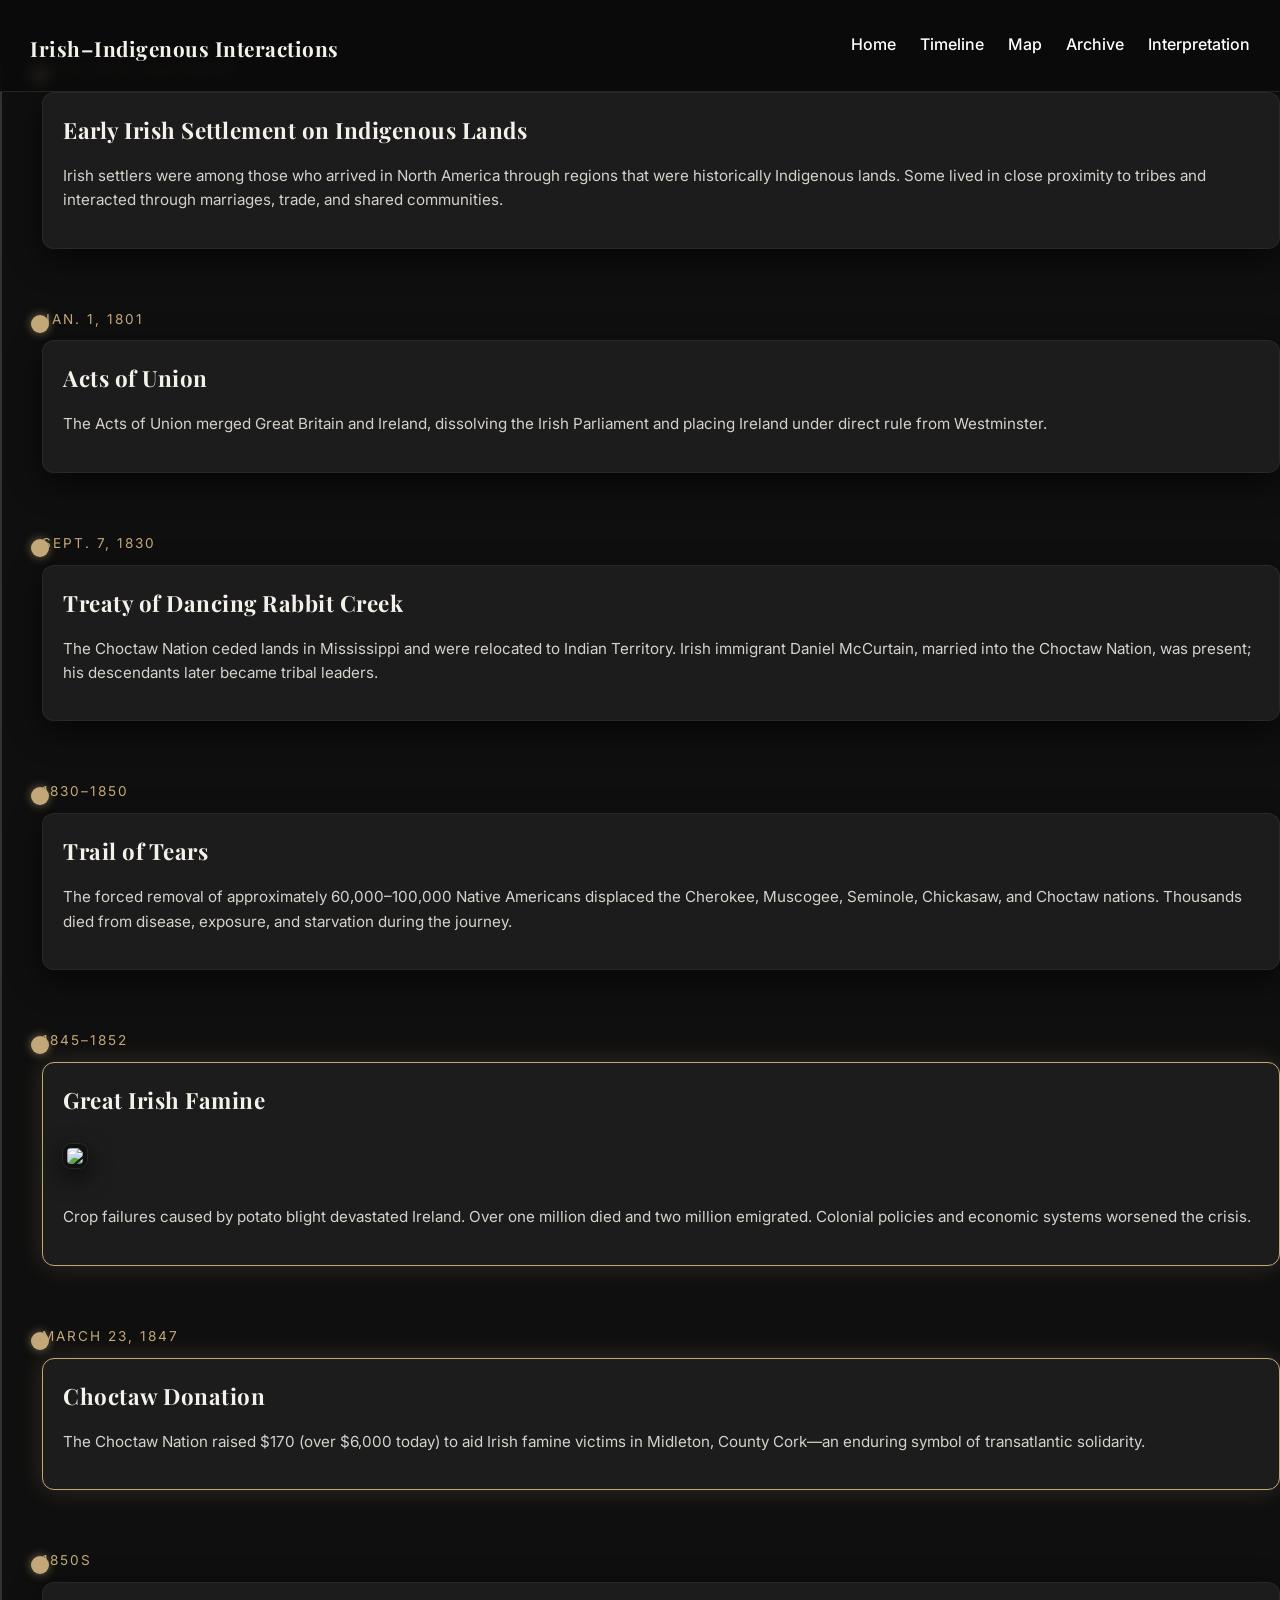
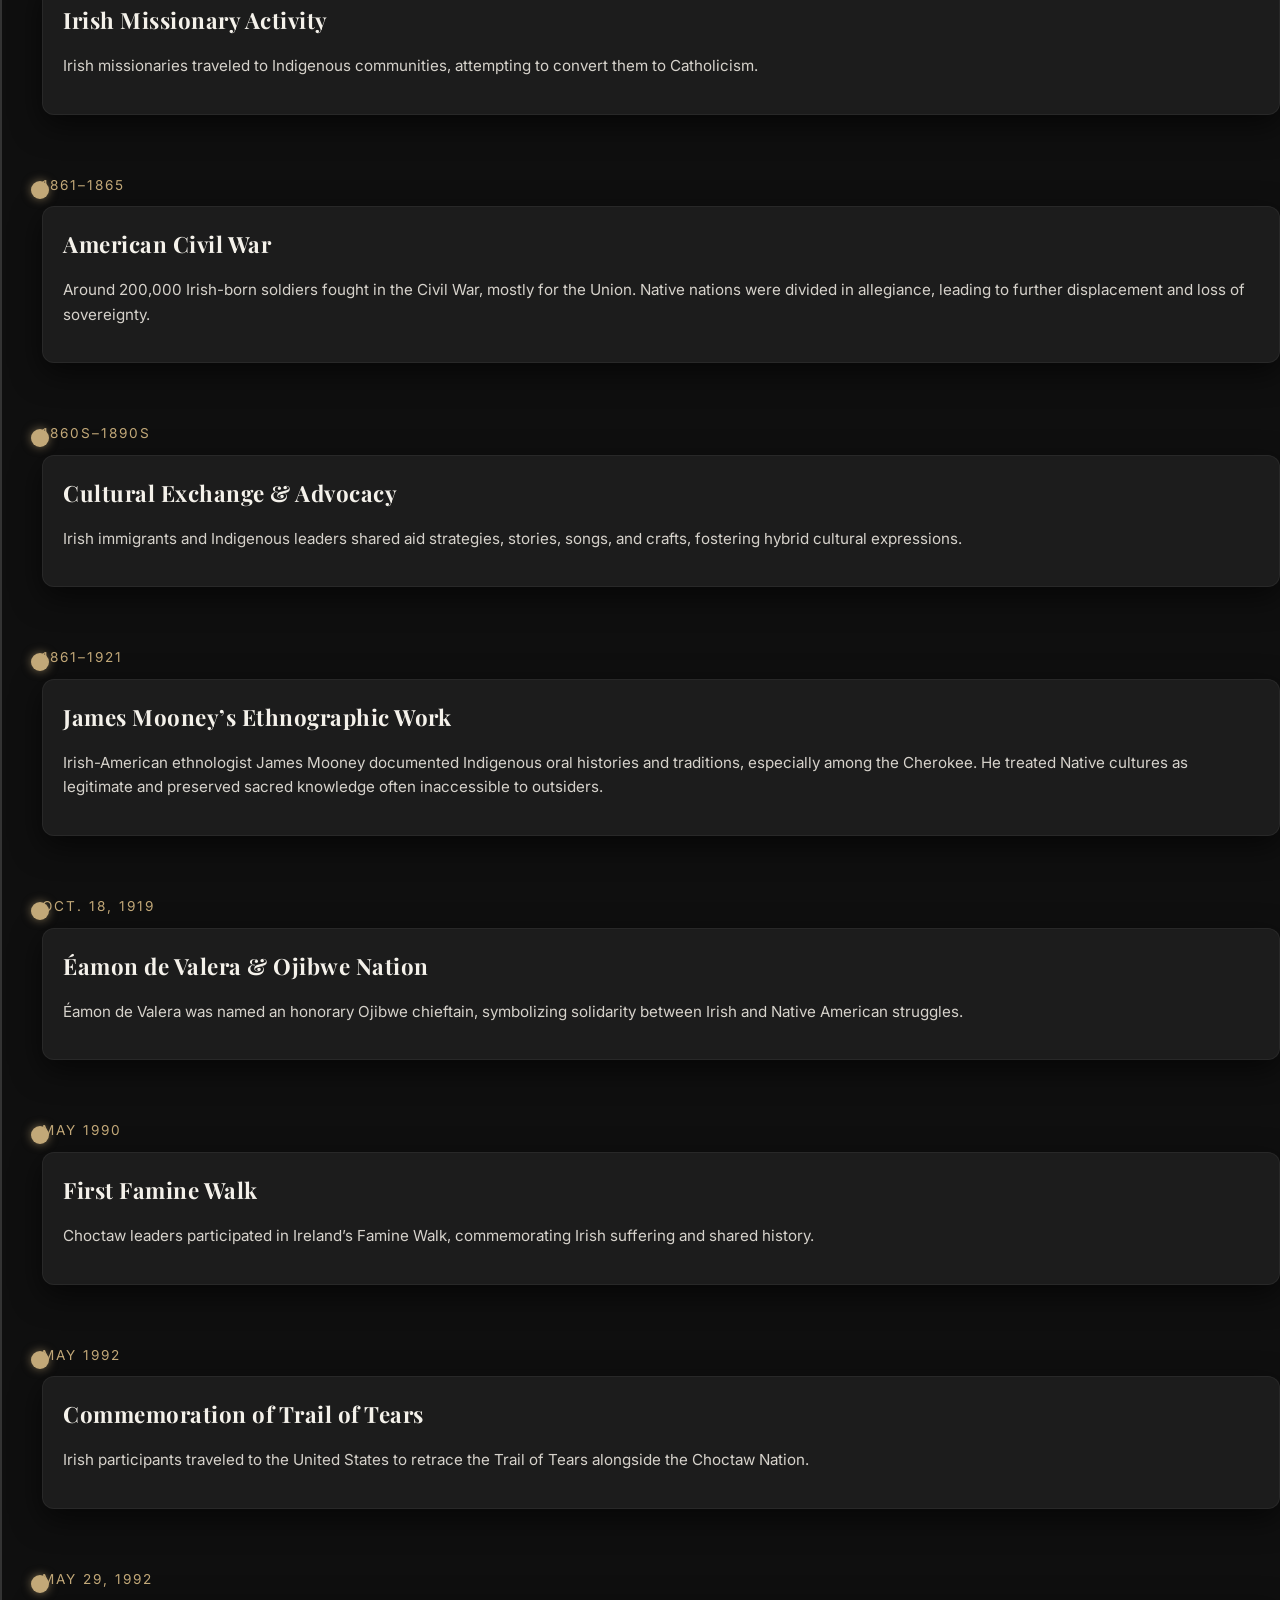
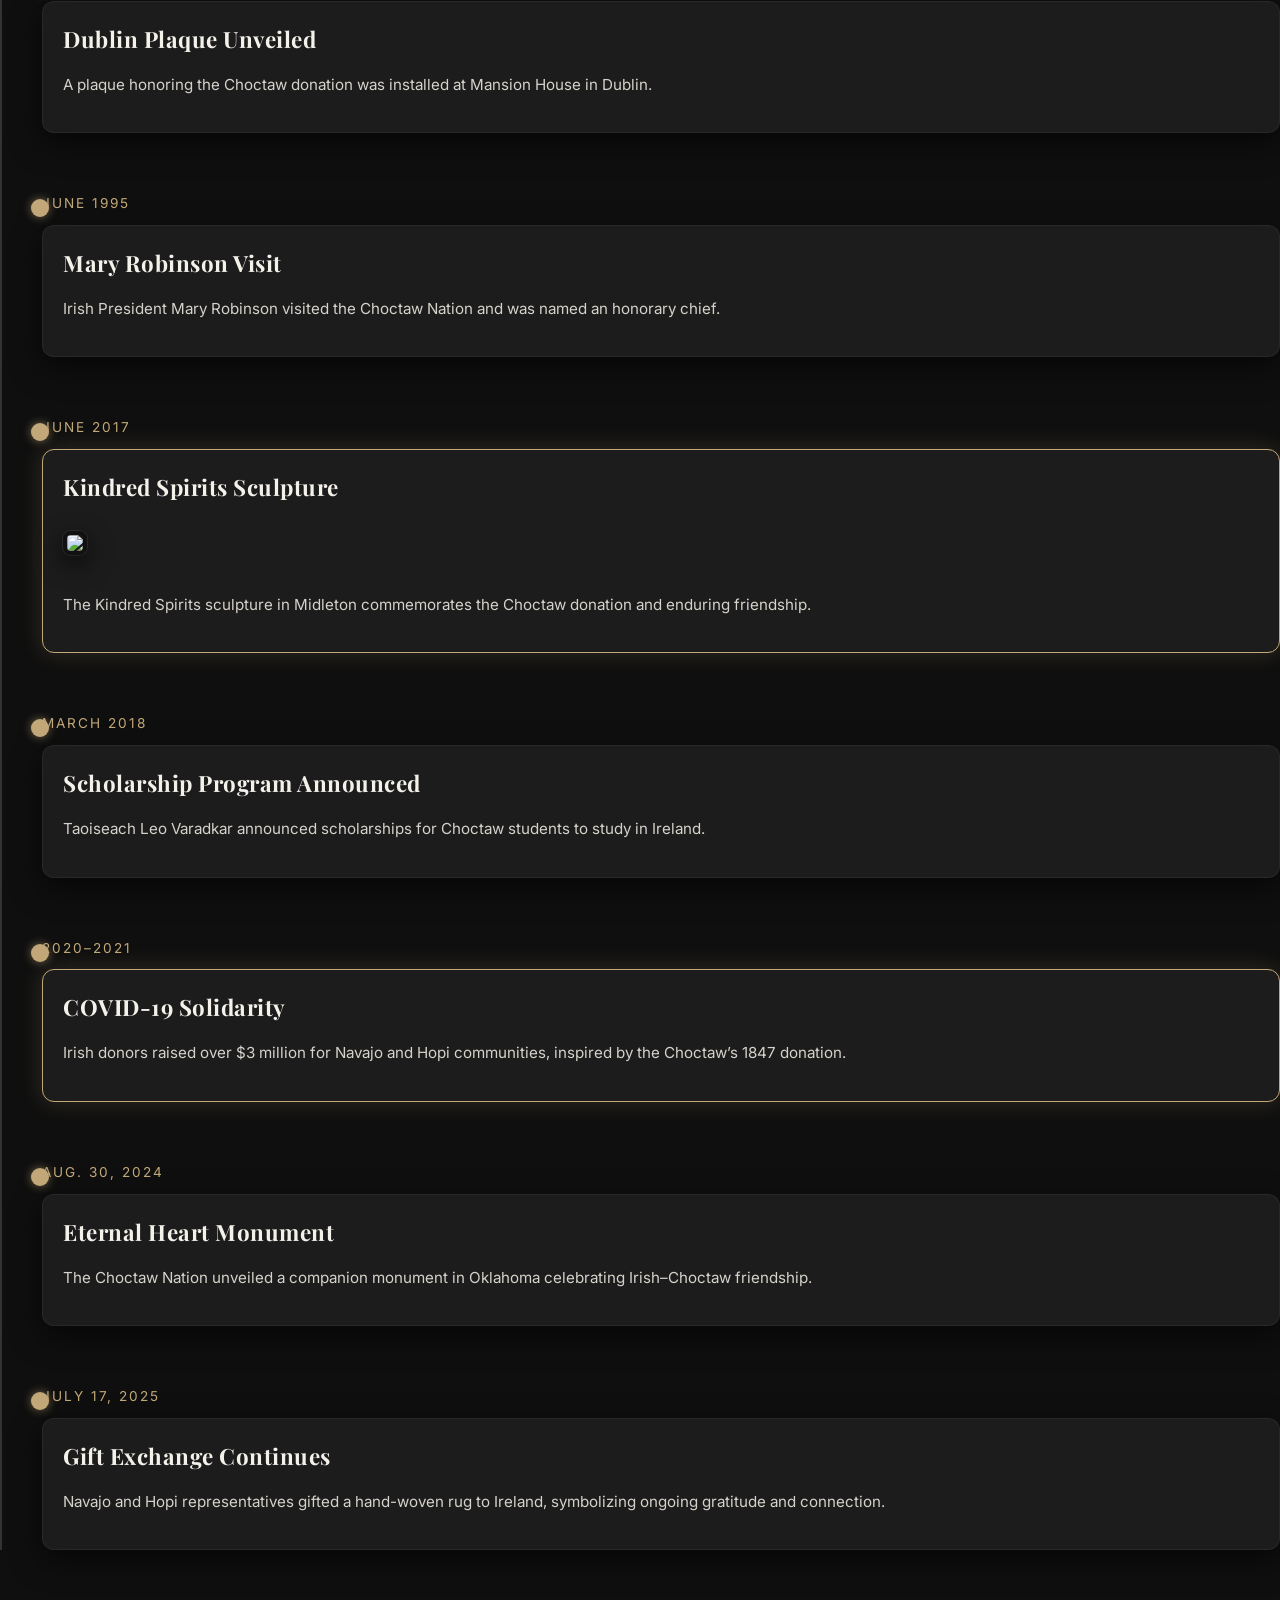
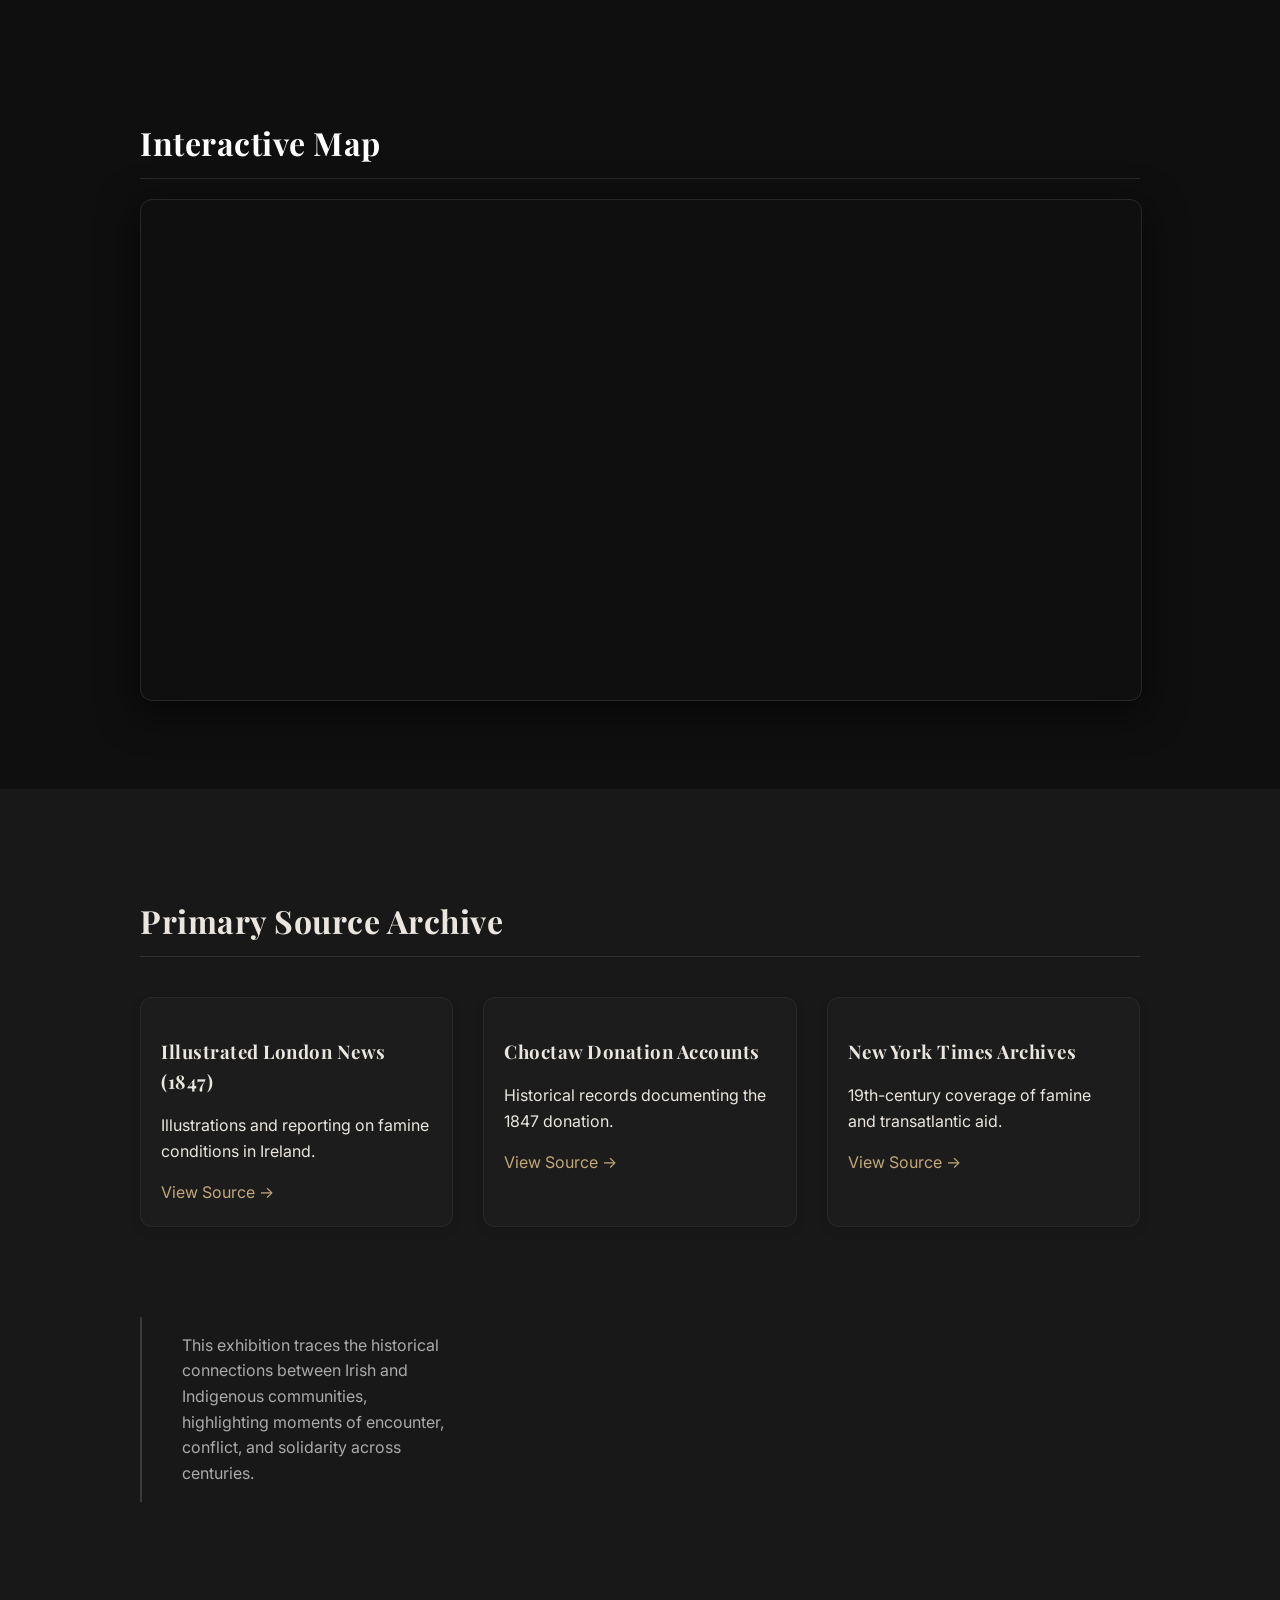
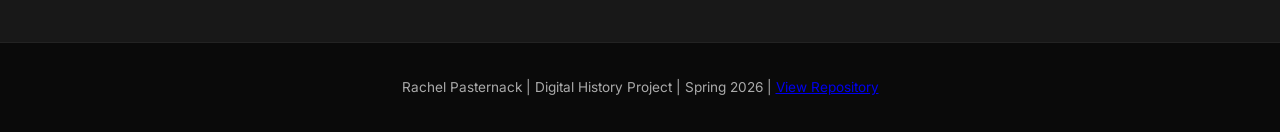
==== analysis.html @ 81cb3744 "Timeline Style Updates" ====
<!DOCTYPE html>
<html lang="en">
<head>
  <meta charset="UTF-8">
  <title>Findings | Irish–Indigenous Interactions</title>
  <meta name="viewport" content="width=device-width, initial-scale=1.0">

  <link rel="stylesheet" href="style.css">
  <link href="https://fonts.googleapis.com/css2?family=Playfair+Display:wght@400;700&family=Inter:wght@300;400;600&display=swap" rel="stylesheet">
</head>

<body>

<!-- NAV -->
<nav>
  <div class="nav-container">
    <h1 class="logo">Irish–Indigenous Interactions</h1>
    <div class="nav-links">
      <a href="index.html">Home</a>
      <a href="#timeline">Timeline</a>
      <a href="#map">Map</a>
      <a href="#archive">Archive</a>
      <a href="#analysis">Interpretation</a>
    </div>
  </div>
</nav>

<!-- TIMELINE -->
<div class="timeline">

  <div class="timeline-item" data-lat="42.4072" data-lon="-71.3824" data-zoom="6">
    <div class="timeline-date">17th–18th Centuries</div>
    <div class="timeline-content">
      <h3>Early Irish Settlement on Indigenous Lands</h3>
      <p>
        Irish settlers were among those who arrived in North America through regions that were historically Indigenous lands. Some lived in close proximity to tribes and interacted through marriages, trade, and shared communities.
      </p>
    </div>
  </div>

  <div class="timeline-item" data-lat="53.3498" data-lon="-6.2603" data-zoom="7">
    <div class="timeline-date">Jan. 1, 1801</div>
    <div class="timeline-content">
      <h3>Acts of Union</h3>
      <p>
        The Acts of Union merged Great Britain and Ireland, dissolving the Irish Parliament and placing Ireland under direct rule from Westminster.
      </p>
    </div>
  </div>

  <div class="timeline-item" data-lat="34.8" data-lon="-89.5" data-zoom="6">
    <div class="timeline-date">Sept. 7, 1830</div>
    <div class="timeline-content">
      <h3>Treaty of Dancing Rabbit Creek</h3>
      <p>
        The Choctaw Nation ceded lands in Mississippi and were relocated to Indian Territory. Irish immigrant Daniel McCurtain, married into the Choctaw Nation, was present; his descendants later became tribal leaders.
      </p>
    </div>
  </div>

  <div class="timeline-item" data-lat="35.5175" data-lon="-86.5804" data-zoom="5">
    <div class="timeline-date">1830–1850</div>
    <div class="timeline-content">
      <h3>Trail of Tears</h3>
      <p>
        The forced removal of approximately 60,000–100,000 Native Americans displaced the Cherokee, Muscogee, Seminole, Chickasaw, and Choctaw nations. Thousands died from disease, exposure, and starvation during the journey.
      </p>
    </div>
  </div>

  <div class="timeline-item highlight" data-lat="52.6680" data-lon="-8.6305" data-zoom="7">
    <div class="timeline-date">1845–1852</div>
    <div class="timeline-content">
      <h3>Great Irish Famine</h3>
      <img src="https://upload.wikimedia.org/wikipedia/commons/6/6e/Skibbereen_by_James_Mahony%2C_1847.jpg" class="timeline-img">
      <p>
        Crop failures caused by potato blight devastated Ireland. Over one million died and two million emigrated. Colonial policies and economic systems worsened the crisis.
      </p>
    </div>
  </div>

  <div class="timeline-item highlight" data-lat="51.8985" data-lon="-8.4756" data-zoom="8">
    <div class="timeline-date">March 23, 1847</div>
    <div class="timeline-content">
      <h3>Choctaw Donation</h3>
      <p>
        The Choctaw Nation raised $170 (over $6,000 today) to aid Irish famine victims in Midleton, County Cork—an enduring symbol of transatlantic solidarity.
      </p>
    </div>
  </div>

  <div class="timeline-item" data-lat="39.8283" data-lon="-98.5795" data-zoom="4">
    <div class="timeline-date">1850s</div>
    <div class="timeline-content">
      <h3>Irish Missionary Activity</h3>
      <p>
        Irish missionaries traveled to Indigenous communities, attempting to convert them to Catholicism.
      </p>
    </div>
  </div>

  <div class="timeline-item" data-lat="38.9072" data-lon="-77.0369" data-zoom="5">
    <div class="timeline-date">1861–1865</div>
    <div class="timeline-content">
      <h3>American Civil War</h3>
      <p>
        Around 200,000 Irish-born soldiers fought in the Civil War, mostly for the Union. Native nations were divided in allegiance, leading to further displacement and loss of sovereignty.
      </p>
    </div>
  </div>

  <div class="timeline-item" data-lat="39.8283" data-lon="-98.5795" data-zoom="4">
    <div class="timeline-date">1860s–1890s</div>
    <div class="timeline-content">
      <h3>Cultural Exchange & Advocacy</h3>
      <p>
        Irish immigrants and Indigenous leaders shared aid strategies, stories, songs, and crafts, fostering hybrid cultural expressions.
      </p>
    </div>
  </div>

  <div class="timeline-item" data-lat="35.5175" data-lon="-86.5804" data-zoom="5">
    <div class="timeline-date">1861–1921</div>
    <div class="timeline-content">
      <h3>James Mooney’s Ethnographic Work</h3>
      <p>
        Irish-American ethnologist James Mooney documented Indigenous oral histories and traditions, especially among the Cherokee. He treated Native cultures as legitimate and preserved sacred knowledge often inaccessible to outsiders.
      </p>
    </div>
  </div>

  <div class="timeline-item" data-lat="46.7867" data-lon="-92.1005" data-zoom="6">
    <div class="timeline-date">Oct. 18, 1919</div>
    <div class="timeline-content">
      <h3>Éamon de Valera & Ojibwe Nation</h3>
      <p>
        Éamon de Valera was named an honorary Ojibwe chieftain, symbolizing solidarity between Irish and Native American struggles.
      </p>
    </div>
  </div>

  <div class="timeline-item" data-lat="53.8" data-lon="-9.3" data-zoom="7">
    <div class="timeline-date">May 1990</div>
    <div class="timeline-content">
      <h3>First Famine Walk</h3>
      <p>
        Choctaw leaders participated in Ireland’s Famine Walk, commemorating Irish suffering and shared history.
      </p>
    </div>
  </div>

  <div class="timeline-item" data-lat="34.5037" data-lon="-97.2000" data-zoom="6">
    <div class="timeline-date">May 1992</div>
    <div class="timeline-content">
      <h3>Commemoration of Trail of Tears</h3>
      <p>
        Irish participants traveled to the United States to retrace the Trail of Tears alongside the Choctaw Nation.
      </p>
    </div>
  </div>

  <div class="timeline-item" data-lat="53.3498" data-lon="-6.2603" data-zoom="8">
    <div class="timeline-date">May 29, 1992</div>
    <div class="timeline-content">
      <h3>Dublin Plaque Unveiled</h3>
      <p>
        A plaque honoring the Choctaw donation was installed at Mansion House in Dublin.
      </p>
    </div>
  </div>

  <div class="timeline-item" data-lat="34.5037" data-lon="-97.2000" data-zoom="6">
    <div class="timeline-date">June 1995</div>
    <div class="timeline-content">
      <h3>Mary Robinson Visit</h3>
      <p>
        Irish President Mary Robinson visited the Choctaw Nation and was named an honorary chief.
      </p>
    </div>
  </div>

  <div class="timeline-item highlight" data-lat="51.8985" data-lon="-8.4756" data-zoom="10">
    <div class="timeline-date">June 2017</div>
    <div class="timeline-content">
      <h3>Kindred Spirits Sculpture</h3>
      <img src="https://upload.wikimedia.org/wikipedia/commons/7/78/Kindred_Spirits_Sculpture.jpg" class="timeline-img">
      <p>
        The Kindred Spirits sculpture in Midleton commemorates the Choctaw donation and enduring friendship.
      </p>
    </div>
  </div>

  <div class="timeline-item" data-lat="34.5037" data-lon="-97.2000" data-zoom="6">
    <div class="timeline-date">March 2018</div>
    <div class="timeline-content">
      <h3>Scholarship Program Announced</h3>
      <p>
        Taoiseach Leo Varadkar announced scholarships for Choctaw students to study in Ireland.
      </p>
    </div>
  </div>

  <div class="timeline-item highlight" data-lat="36.1" data-lon="-109.6" data-zoom="6">
    <div class="timeline-date">2020–2021</div>
    <div class="timeline-content">
      <h3>COVID-19 Solidarity</h3>
      <p>
        Irish donors raised over $3 million for Navajo and Hopi communities, inspired by the Choctaw’s 1847 donation.
      </p>
    </div>
  </div>

  <div class="timeline-item" data-lat="34.9323" data-lon="-95.2720" data-zoom="7">
    <div class="timeline-date">Aug. 30, 2024</div>
    <div class="timeline-content">
      <h3>Eternal Heart Monument</h3>
      <p>
        The Choctaw Nation unveiled a companion monument in Oklahoma celebrating Irish–Choctaw friendship.
      </p>
    </div>
  </div>

  <div class="timeline-item" data-lat="53.3498" data-lon="-6.2603" data-zoom="7">
    <div class="timeline-date">July 17, 2025</div>
    <div class="timeline-content">
      <h3>Gift Exchange Continues</h3>
      <p>
        Navajo and Hopi representatives gifted a hand-woven rug to Ireland, symbolizing ongoing gratitude and connection.
      </p>
    </div>
  </div>

</div>

<!-- MAP -->
<section id="map" class="section dark">
  <div class="container">
    <h2>Interactive Map</h2>

    <iframe 
      id="mapFrame"
      src="https://www.arcgis.com/apps/Embed/index.html?webmap=31bdf59a4a064e49916ab627e410fa43&home=true&zoom=true&legend=true"
      width="100%" 
      height="500"
      frameborder="0">
    </iframe>

  </div>
</section>

<!-- ARCHIVE -->
<section id="archive" class="section light">
  <div class="container">
    <h2>Primary Source Archive</h2>

    <div class="grid">

      <div class="card">
        <h3>Illustrated London News (1847)</h3>
        <p>Illustrations and reporting on famine conditions in Ireland.</p>
        <a href="https://www.bl.uk/collection-items/the-irish-famine" target="_blank">View Source →</a>
      </div>

      <div class="card">
        <h3>Choctaw Donation Accounts</h3>
        <p>Historical records documenting the 1847 donation.</p>
        <a href="https://www.choctawnation.com/history-culture/history/choctaw-donation/" target="_blank">View Source →</a>
      </div>

      <div class="card">
        <h3>New York Times Archives</h3>
        <p>19th-century coverage of famine and transatlantic aid.</p>
        <a href="https://www.nytimes.com/search?query=irish%20famine" target="_blank">View Source →</a>
      </div>

      <div class="timeline exhibition">
        <p style="color:#aaa; max-width:700px;">
        This exhibition traces the historical connections between Irish and Indigenous communities, highlighting moments of encounter, conflict, and solidarity across centuries.</p>

      </div>
    </div>
  </div>
</section>

<!-- FOOTER -->
<footer>
  <p>
    Rachel Pasternack | Digital History Project | Spring 2026 |
    <a href="https://github.com/rapasternack/Digital-History" target="_blank">
      View Repository
    </a>
  </p>
</footer>

</body>
</html>
---- style.css ----
/* GLOBAL */
body {
  margin: 0;
  font-family: 'Inter', sans-serif;
  background-color: #f4f4f4;
  color: #222;
  line-height: 1.6;
}

h1, h2, h3 {
  font-family: 'Playfair Display', serif;
  margin-bottom: 10px;
}

.container {
  max-width: 1000px;
  margin: auto;
  padding: 0 20px;
}

/* NAVBAR */
nav {
  position: fixed;
  width: 100%;
  top: 0;
  background: rgba(0,0,0,0.85);
  color: white;
  z-index: 1000;
}

.nav-container {
  display: flex;
  justify-content: space-between;
  align-items: center;
  padding: 15px 30px;
}

.logo {
  font-size: 1.2rem;
}

.nav-links a {
  color: white;
  text-decoration: none;
  margin-left: 20px;
  font-weight: 500;
}

.nav-links a:hover {
  text-decoration: underline;
}

/* HERO */
.hero {
  height: 90vh;
  background: url('images/irish-indigenous.jpg') center/cover no-repeat;
  display: flex;
  align-items: center;
  justify-content: center;
  text-align: center;
  color: white;
  position: relative;
}

.hero::after {
  content: "";
  position: absolute;
  width: 100%;
  height: 100%;
  background: rgba(0,0,0,0.5);
  top: 0;
  left: 0;
}

.hero-content {
  position: relative;
  z-index: 2;
  max-width: 800px;
}

.hero h1 {
  font-size: 3.5rem;
}

.hero p {
  font-size: 1.2rem;
}

.hero-caption {
  position: absolute;
  bottom: 20px;
  left: 20px;

  max-width: 500px;
  padding: 8px 12px;

  background: rgba(0, 0, 0, 0.5);
  border-left: 3px solid #c8a96a;

  font-size: 0.8rem;
  color: white;
}

/* SECTIONS */
.section {
  padding: 80px 0;
}

.light {
  background: white;
}

.dark {
  background: #111;
  color: white;
}

/* GRID */
.grid {
  display: grid;
  grid-template-columns: repeat(auto-fit, minmax(250px, 1fr));
  gap: 30px;
  margin-top: 40px;
}

/* CARDS */
.card {
  background: white;
  padding: 25px;
  border-radius: 10px;
  box-shadow: 0 4px 12px rgba(0,0,0,0.08);
  transition: 0.3s;
}

.card:hover {
  transform: translateY(-5px);
}

.dark .card {
  background: #1c1c1c;
}

/* FOOTER */
footer {
  text-align: center;
  padding: 40px;
  background: black;
  color: white;
}

/* PLANNING LISTS */
.planning-list {
  margin-top: 20px;
  padding-left: 20px;
}

.planning-list li {
  margin-bottom: 10px;
}

/* ===== GLOBAL MUSEUM STYLE ===== */
body {
  background-color: #0f0f0f;
  color: #eae6df;
  font-family: 'Inter', sans-serif;
  line-height: 1.6;
}

h1, h2, h3 {
  font-family: 'Playfair Display', serif;
  letter-spacing: 0.5px;
}

.section.light {
  background: #181818;
}

.section.dark {
  background: #0f0f0f;
}

/* ===== NAV (like gallery header) ===== */
nav {
  background: rgba(10,10,10,0.9);
  border-bottom: 1px solid rgba(255,255,255,0.1);
  backdrop-filter: blur(6px);
}

.logo {
  font-size: 1.3rem;
  color: #f4f1ea;
}

/* ===== TIMELINE LAYOUT ===== */
.timeline {
  position: relative;
  margin: 60px 0;
  padding-left: 40px;
  border-left: 2px solid rgba(255,255,255,0.15);
}

/* each "artifact panel" */
.timeline-item {
  margin-bottom: 60px;
  position: relative;
  cursor: pointer;
  transition: all 0.3s ease;
}

/* timeline dot */
.timeline-item::before {
  content: "";
  position: absolute;
  left: -11px;
  top: 6px;
  width: 18px;
  height: 18px;
  background: #c2a878;
  border-radius: 50%;
  box-shadow: 0 0 10px rgba(194,168,120,0.6);
}

/* hover = spotlight effect */
.timeline-item:hover {
  transform: translateX(6px);
}

/* active item (like selected exhibit) */
.timeline-item.active {
  background: rgba(255,255,255,0.03);
  padding: 20px;
  border-radius: 10px;
  border-left: 3px solid #c2a878;
}

/* ===== DATE (like exhibit label) ===== */
.timeline-date {
  font-size: 0.85rem;
  letter-spacing: 2px;
  text-transform: uppercase;
  color: #c2a878;
  margin-bottom: 10px;
}

/* ===== CONTENT CARD ===== */
.timeline-content {
  background: #1c1c1c;
  padding: 20px;
  border-radius: 12px;
  border: 1px solid rgba(255,255,255,0.05);
  box-shadow: 0 10px 30px rgba(0,0,0,0.6);
}

/* exhibit title */
.timeline-content h3 {
  margin-top: 0;
  font-size: 1.4rem;
  color: #f4f1ea;
}

/* exhibit text */
.timeline-content p {
  color: #d6d2cb;
  font-size: 0.95rem;
}

/* ===== IMAGES (like framed art) ===== */
.timeline-img {
  width: 100%;
  margin: 15px 0;
  border-radius: 8px;
  border: 4px solid #111;
  box-shadow: 
    0 0 0 1px rgba(255,255,255,0.08),
    0 8px 25px rgba(0,0,0,0.8);
}

/* ===== HIGHLIGHT (major exhibit pieces) ===== */
.timeline-item.highlight .timeline-content {
  border: 1px solid #c2a878;
  box-shadow: 0 0 25px rgba(194,168,120,0.2);
}

/* ===== SECTION TITLE ===== */
.section h2 {
  font-size: 2rem;
  margin-bottom: 20px;
  border-bottom: 1px solid rgba(255,255,255,0.1);
  padding-bottom: 10px;
}

/* ===== MAP (like interactive installation) ===== */
#map iframe {
  border-radius: 12px;
  border: 1px solid rgba(255,255,255,0.1);
  box-shadow: 0 10px 40px rgba(0,0,0,0.7);
}

/* ===== ARCHIVE CARDS (like display cases) ===== */
.card {
  background: #1c1c1c;
  padding: 20px;
  border-radius: 12px;
  border: 1px solid rgba(255,255,255,0.05);
  transition: all 0.3s ease;
}

.card:hover {
  transform: translateY(-5px);
  border-color: #c2a878;
}

.card a {
  color: #c2a878;
  text-decoration: none;
}

/* ===== FOOTER ===== */
footer {
  background: #0a0a0a;
  border-top: 1px solid rgba(255,255,255,0.1);
  text-align: center;
  padding: 20px;
  font-size: 0.85rem;
  color: #aaa;
}
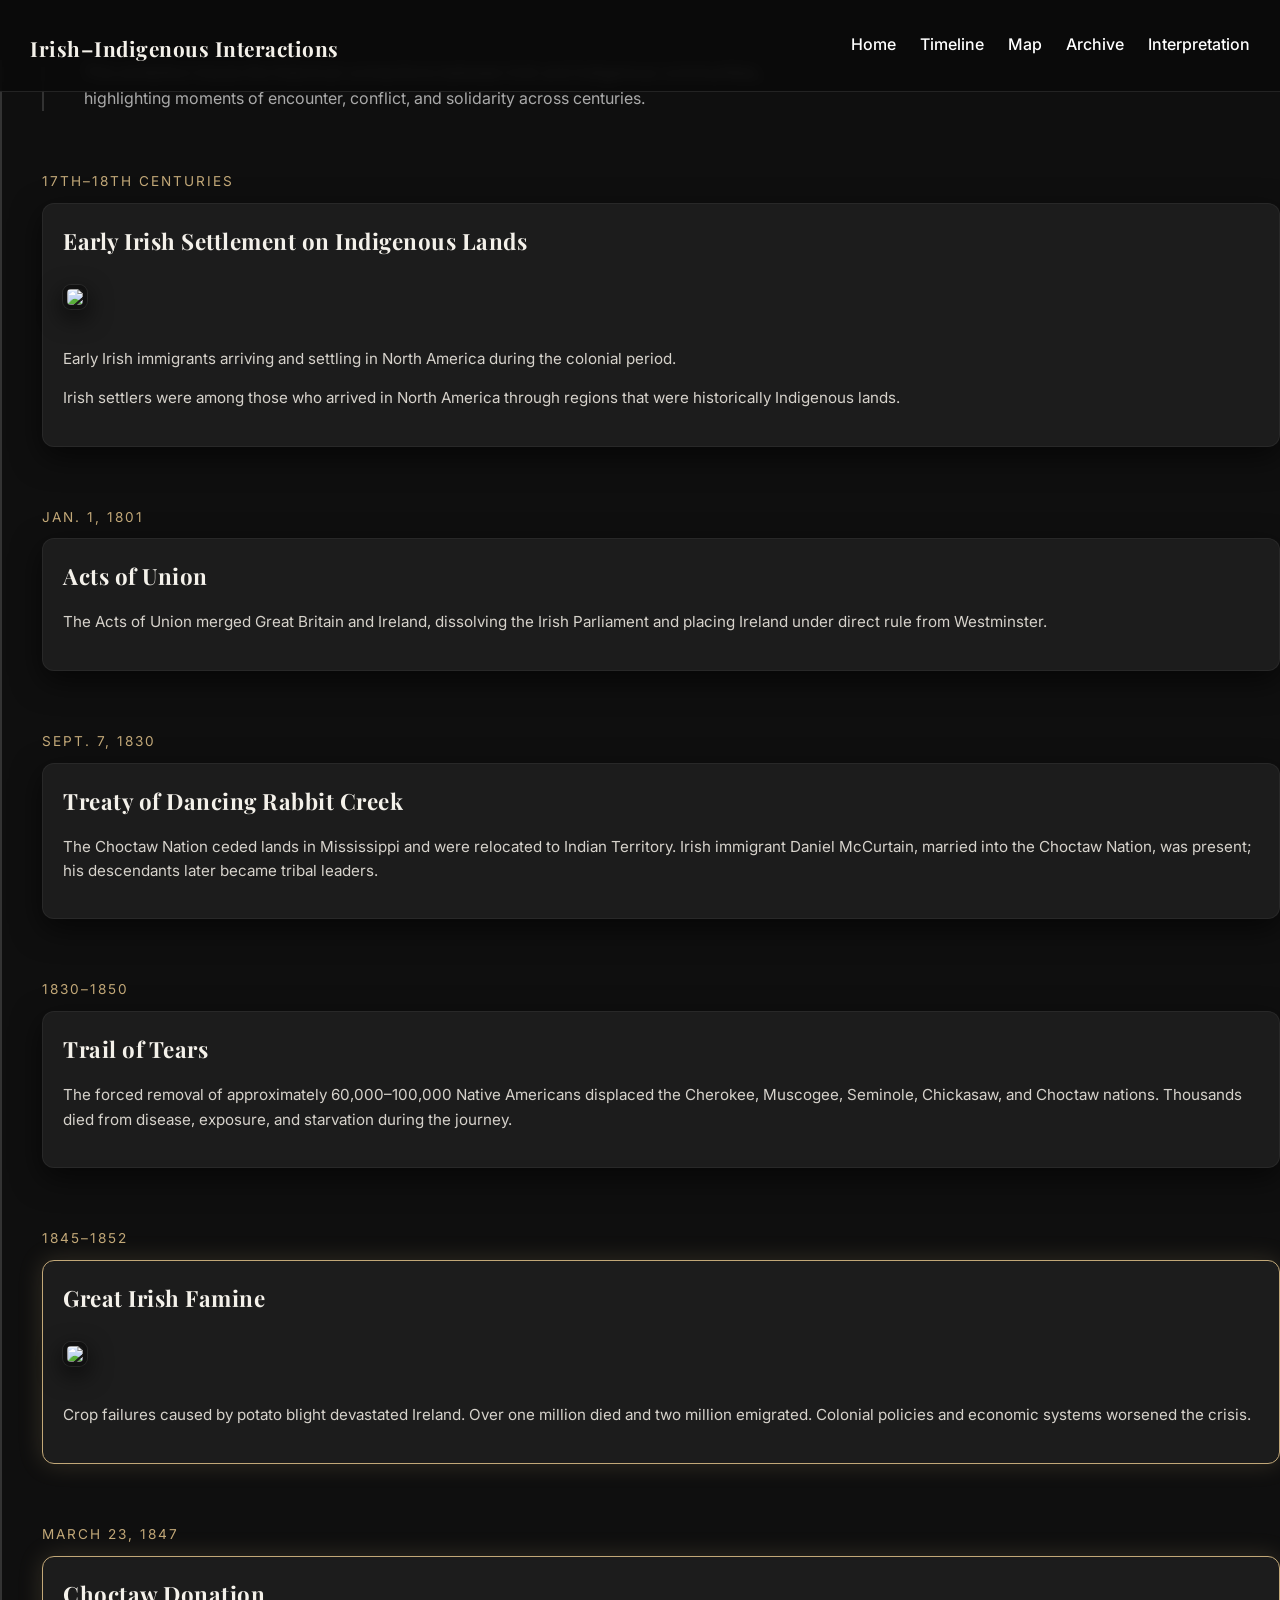
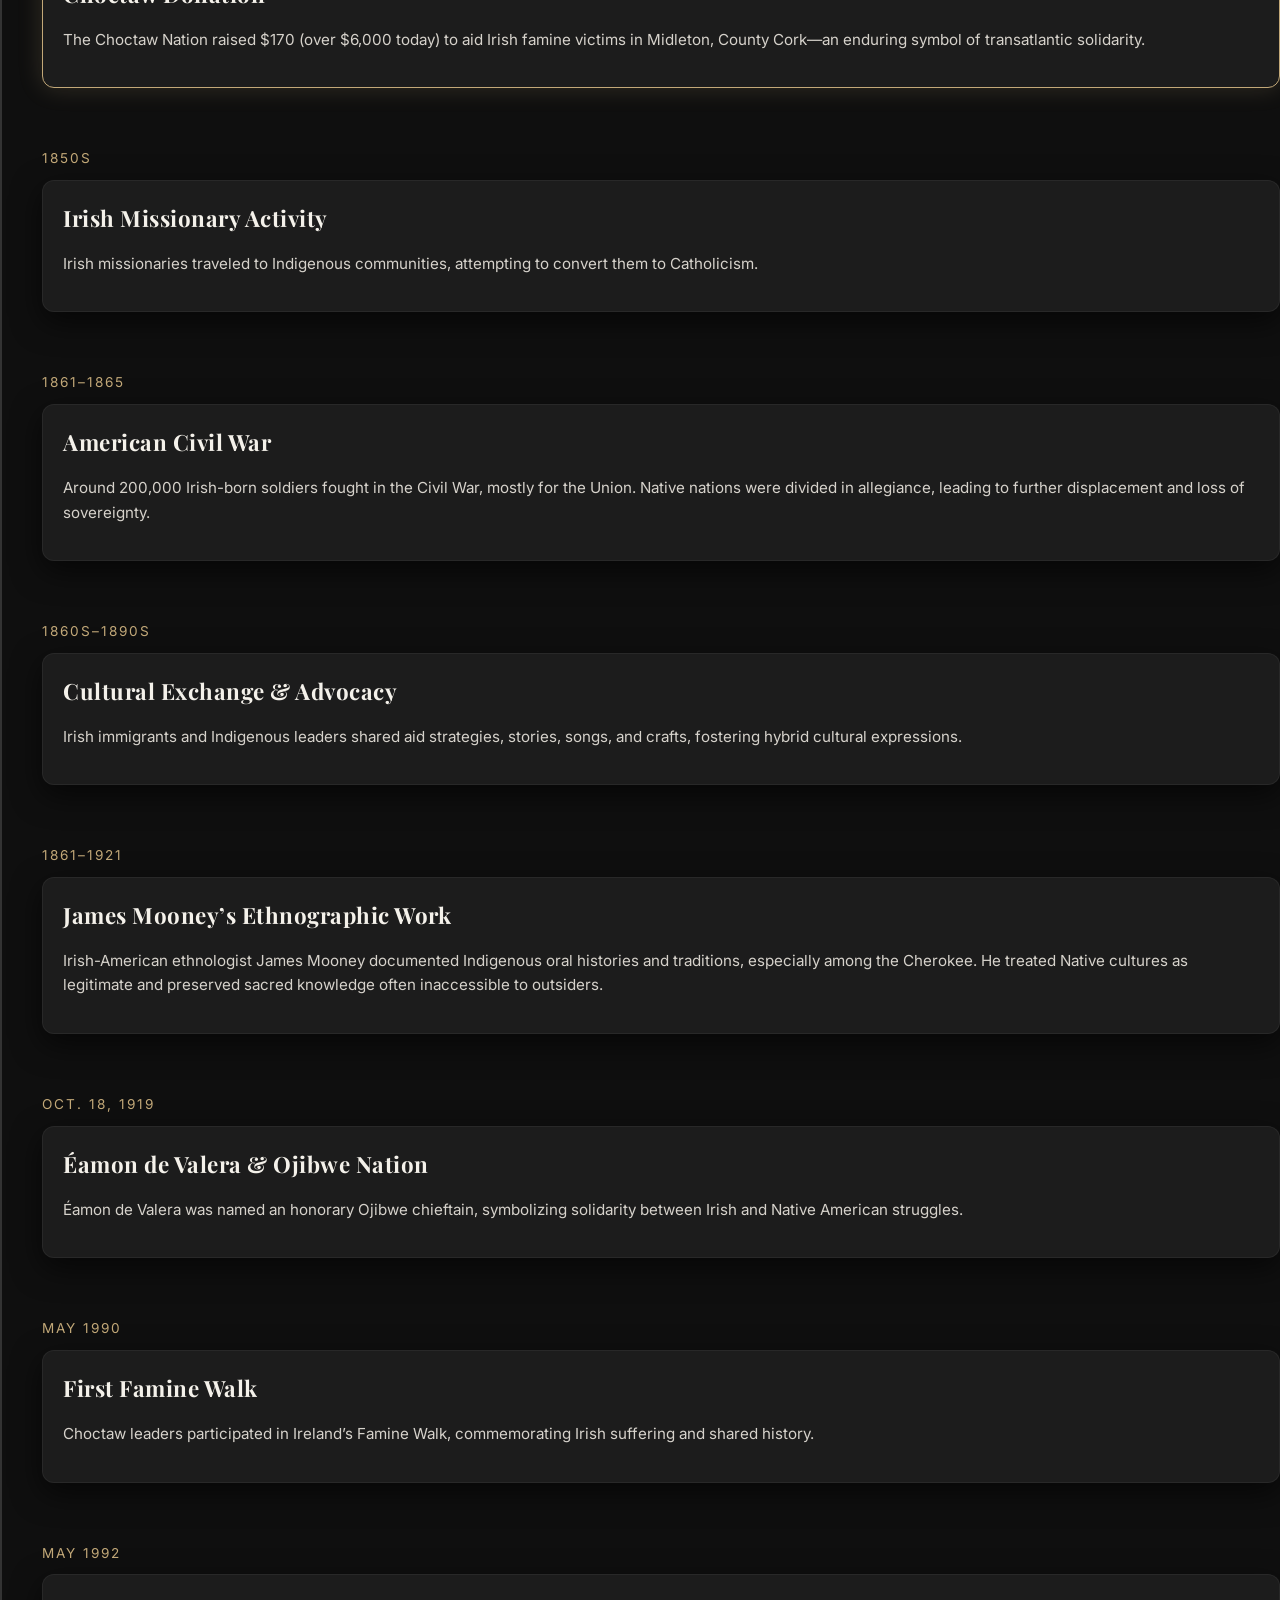
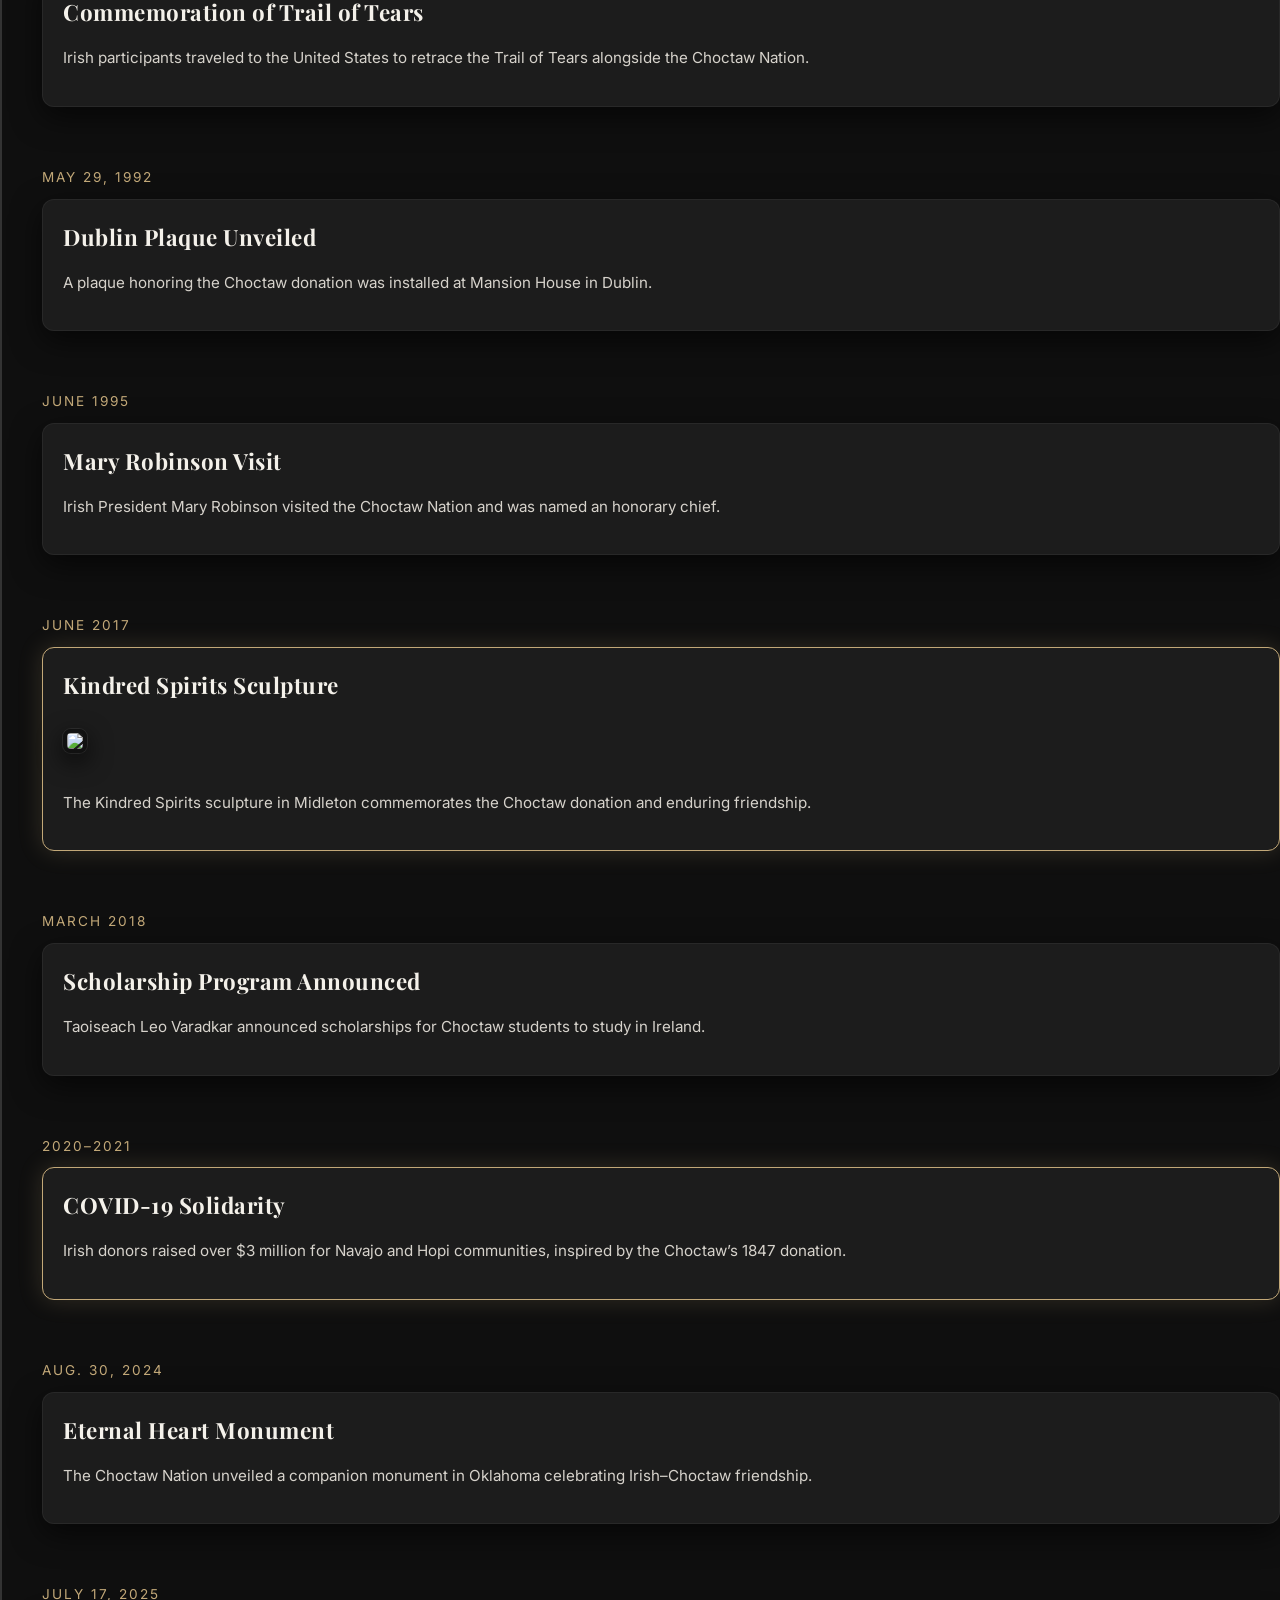
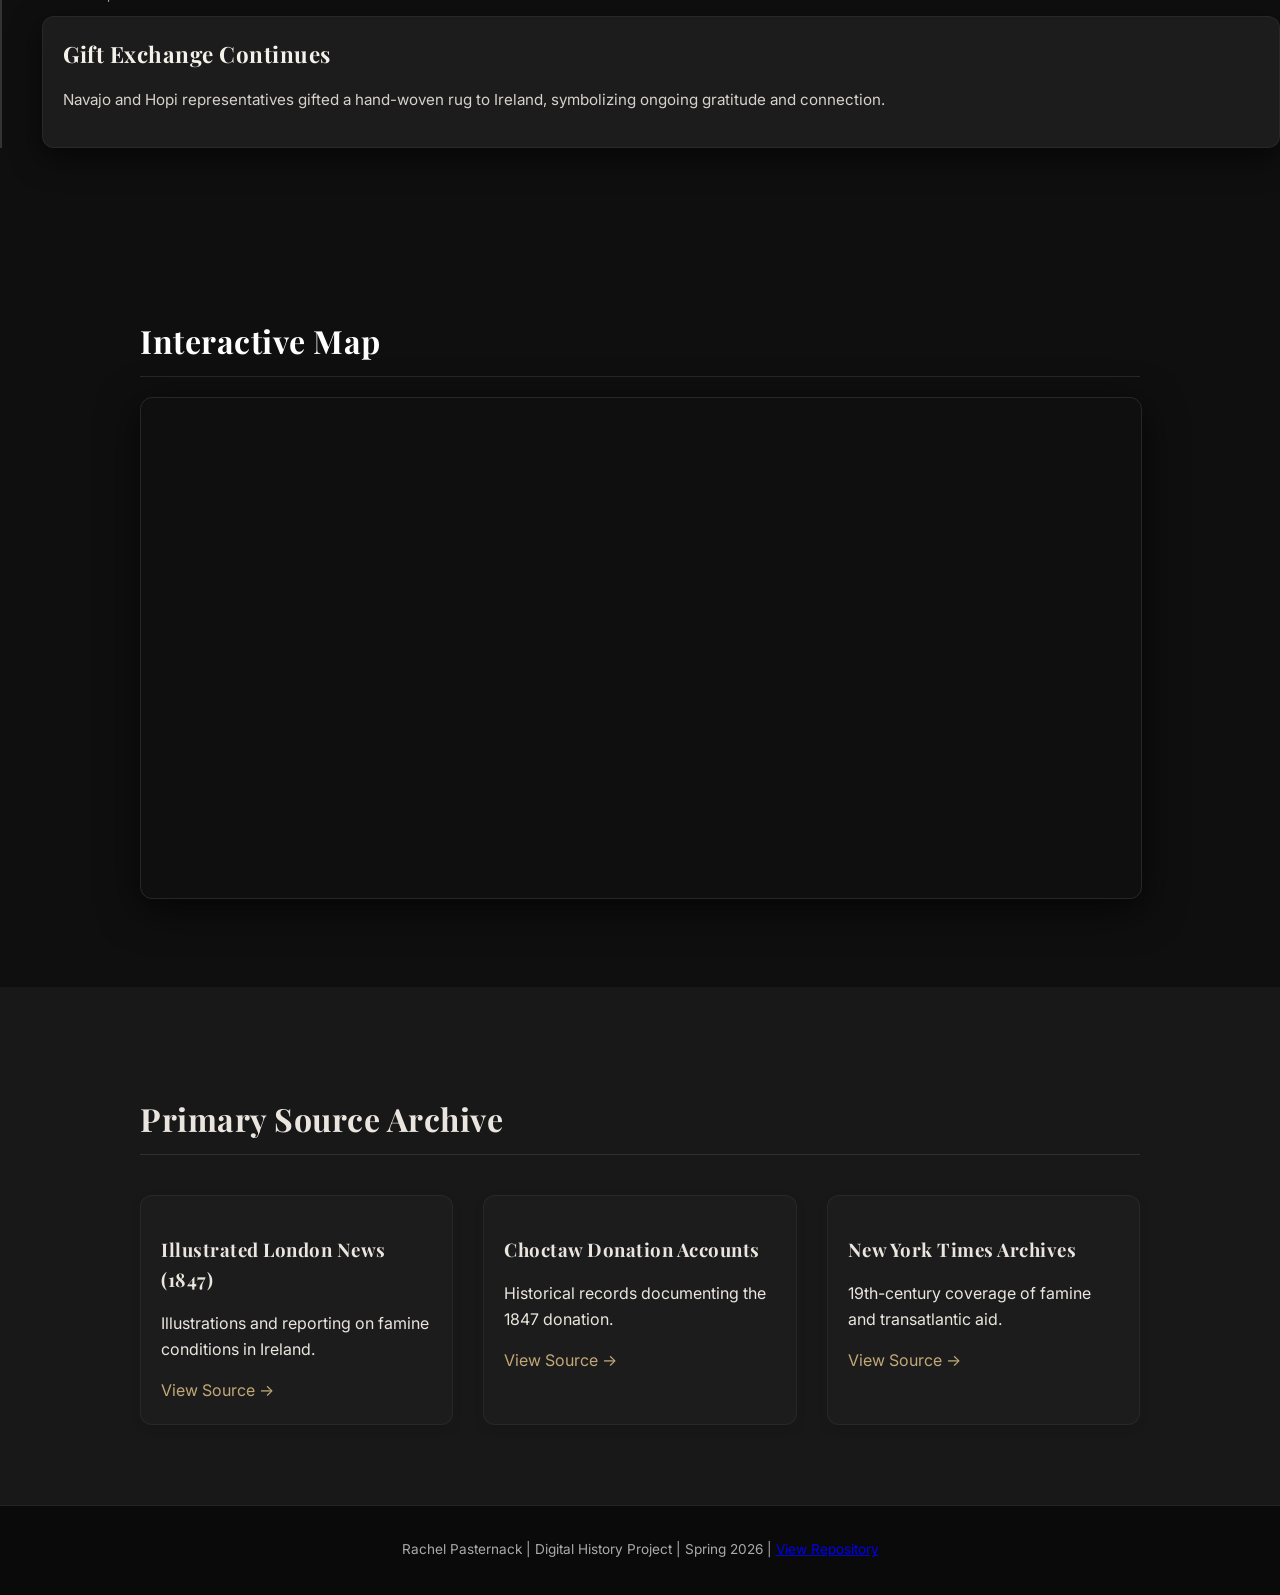
==== commit dd98b17a: "Add Image to Timeline" ====
--- a/analysis.html
+++ b/analysis.html
@@ -28,15 +28,31 @@
 <!-- TIMELINE -->
 <div class="timeline">
 
-  <div class="timeline-item" data-lat="42.4072" data-lon="-71.3824" data-zoom="6">
-    <div class="timeline-date">17th–18th Centuries</div>
-    <div class="timeline-content">
-      <h3>Early Irish Settlement on Indigenous Lands</h3>
-      <p>
-        Irish settlers were among those who arrived in North America through regions that were historically Indigenous lands. Some lived in close proximity to tribes and interacted through marriages, trade, and shared communities.
-      </p>
-    </div>
-  </div>
+  <div class="timeline exhibition">
+    <p style="color:#aaa; max-width:700px;">
+  This exhibition traces the historical connections between Irish and Indigenous communities, highlighting moments of encounter, conflict, and solidarity across centuries.</p>
+  </div>
+
+   <div class="timeline-item" data-lat="42.4072" data-lon="-71.3824" data-zoom="6"></div>
+<div class="timeline-item" data-lat="42.4072" data-lon="-71.3824" data-zoom="6">
+  <div class="timeline-date">17th–18th Centuries</div>
+  <div class="timeline-content">
+
+    <h3>Early Irish Settlement on Indigenous Lands</h3>
+
+    <img src="18thcentury.jpg." class="timeline-img">
+
+    <p class="caption">
+      Early Irish immigrants arriving and settling in North America during the colonial period.
+    </p>
+
+    <p>
+      Irish settlers were among those who arrived in North America through regions that were historically Indigenous lands.
+    </p>
+
+  </div>
+</div>
+
 
   <div class="timeline-item" data-lat="53.3498" data-lon="-6.2603" data-zoom="7">
     <div class="timeline-date">Jan. 1, 1801</div>
@@ -272,10 +288,6 @@
         <p>19th-century coverage of famine and transatlantic aid.</p>
         <a href="https://www.nytimes.com/search?query=irish%20famine" target="_blank">View Source →</a>
       </div>
-
-      <div class="timeline exhibition">
-        <p style="color:#aaa; max-width:700px;">
-        This exhibition traces the historical connections between Irish and Indigenous communities, highlighting moments of encounter, conflict, and solidarity across centuries.</p>
 
       </div>
     </div>
--- a/style.css
+++ b/style.css
@@ -205,19 +205,6 @@
   position: relative;
   cursor: pointer;
   transition: all 0.3s ease;
-}
-
-/* timeline dot */
-.timeline-item::before {
-  content: "";
-  position: absolute;
-  left: -11px;
-  top: 6px;
-  width: 18px;
-  height: 18px;
-  background: #c2a878;
-  border-radius: 50%;
-  box-shadow: 0 0 10px rgba(194,168,120,0.6);
 }
 
 /* hover = spotlight effect */
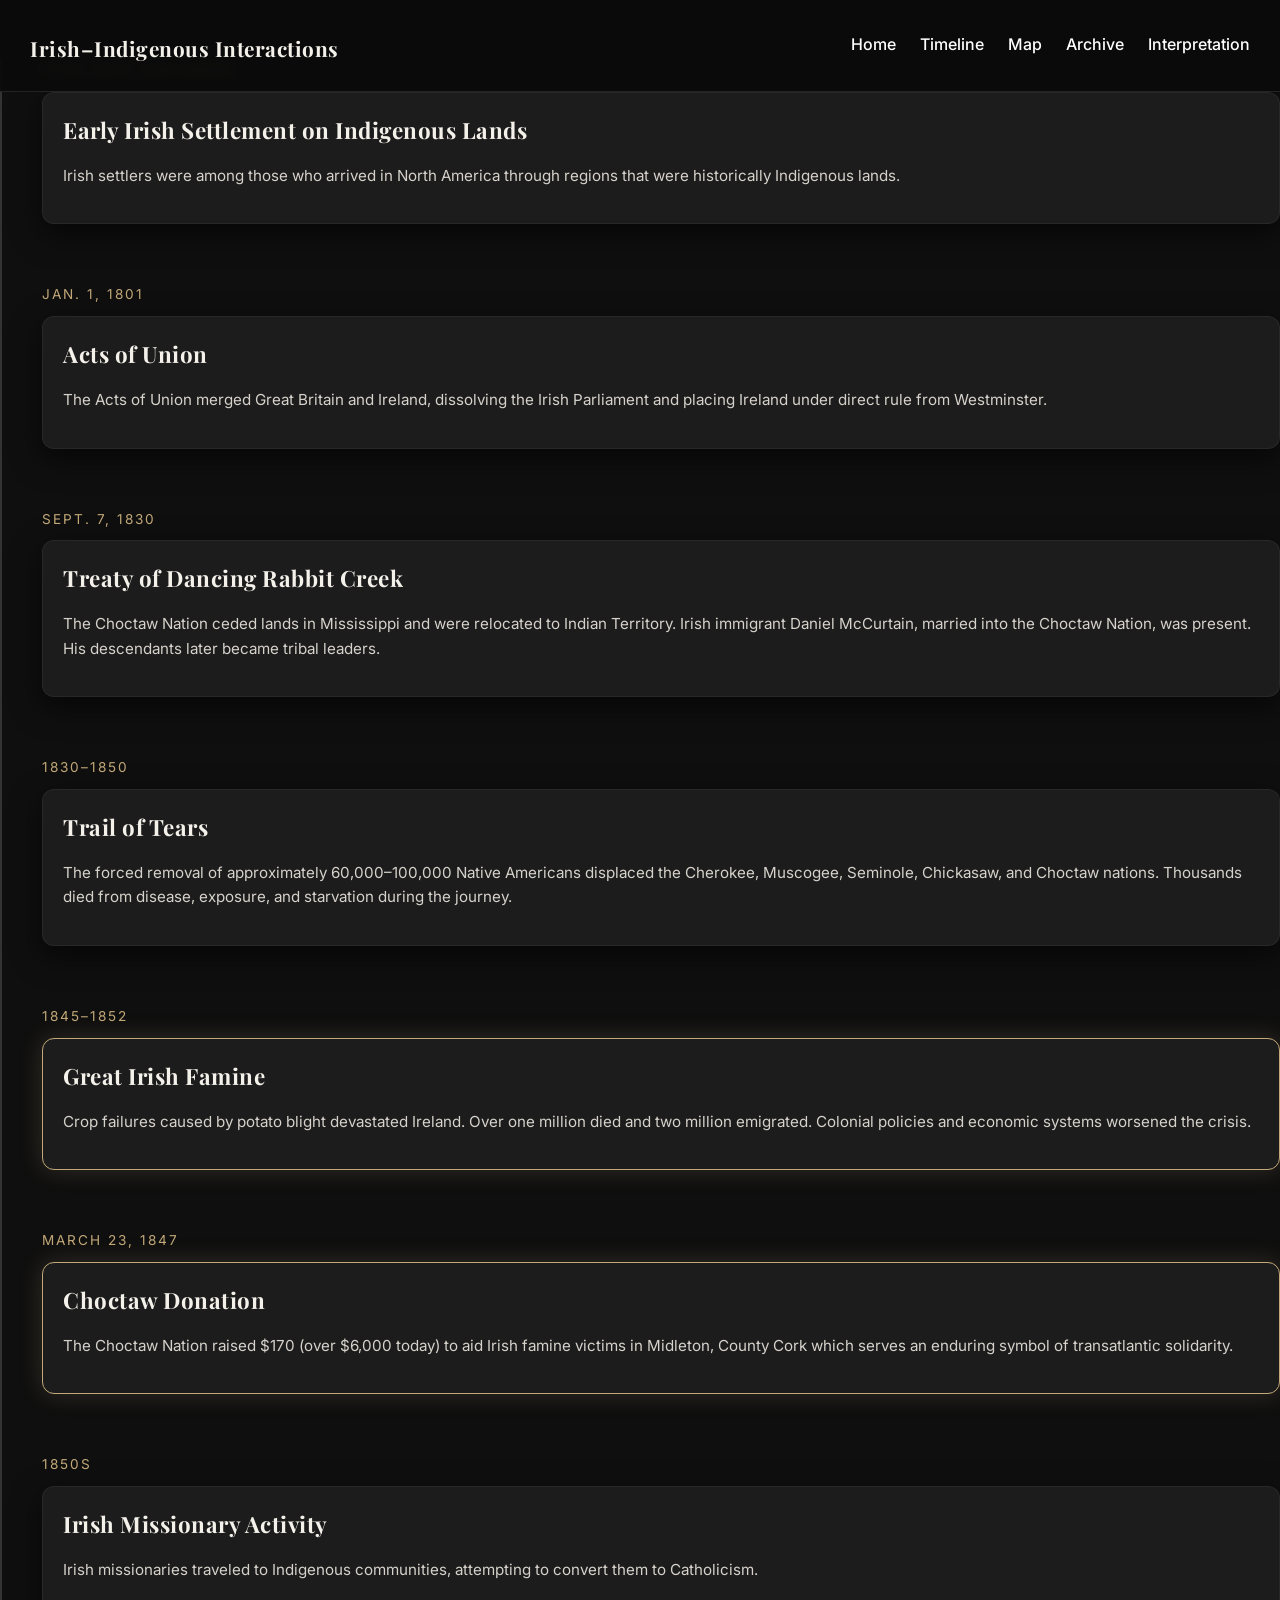
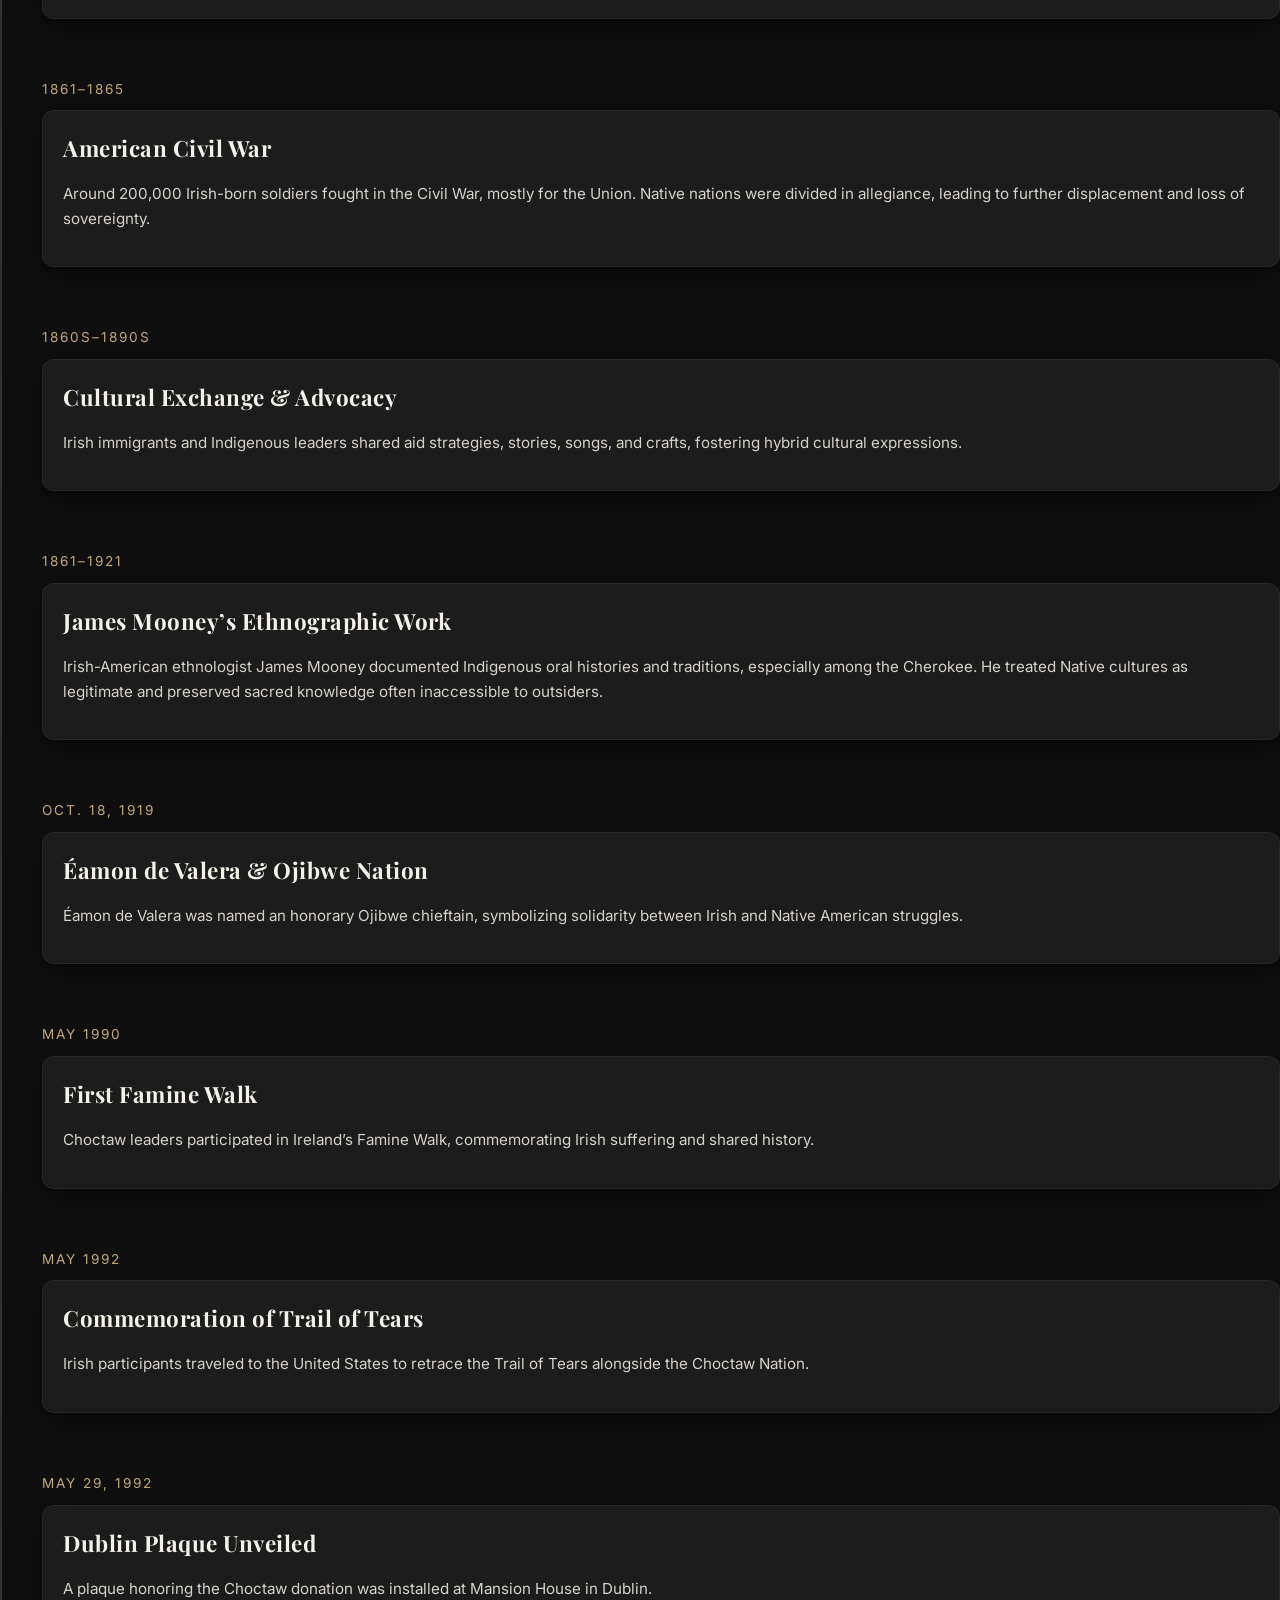
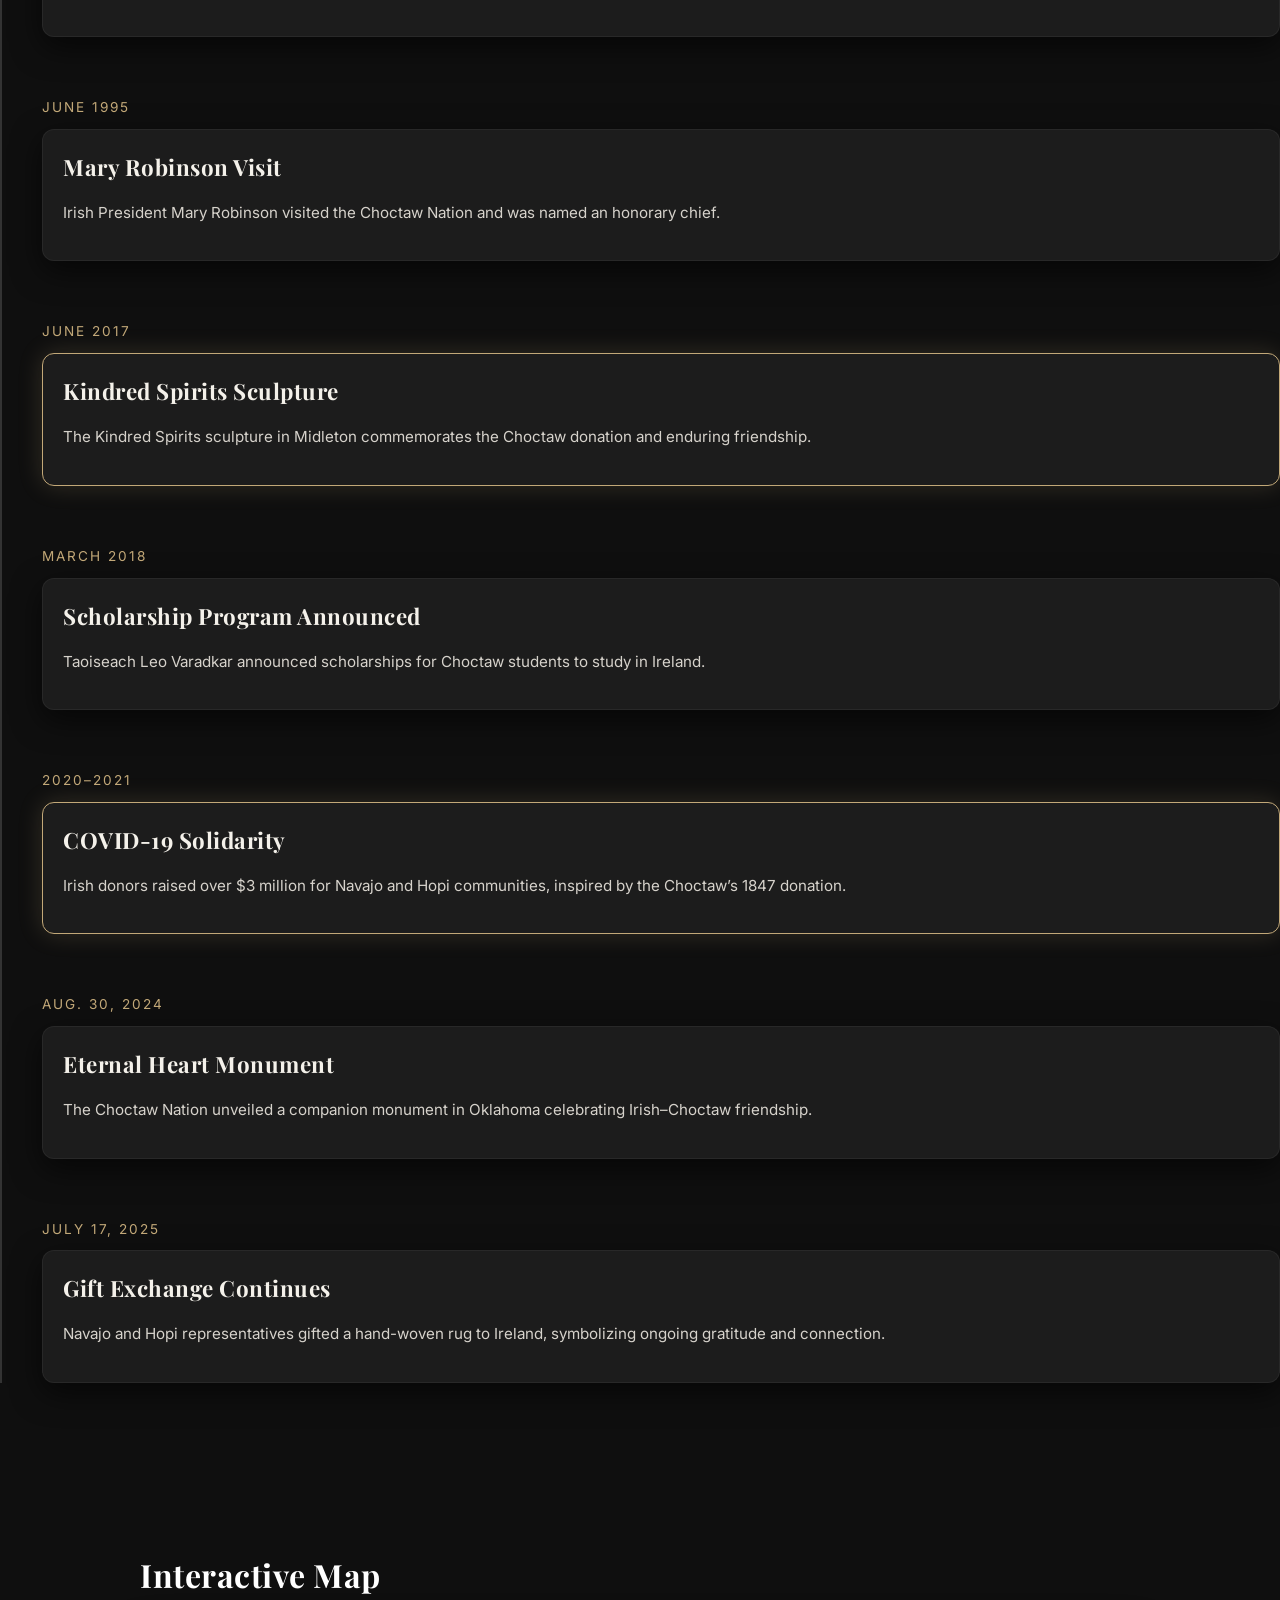
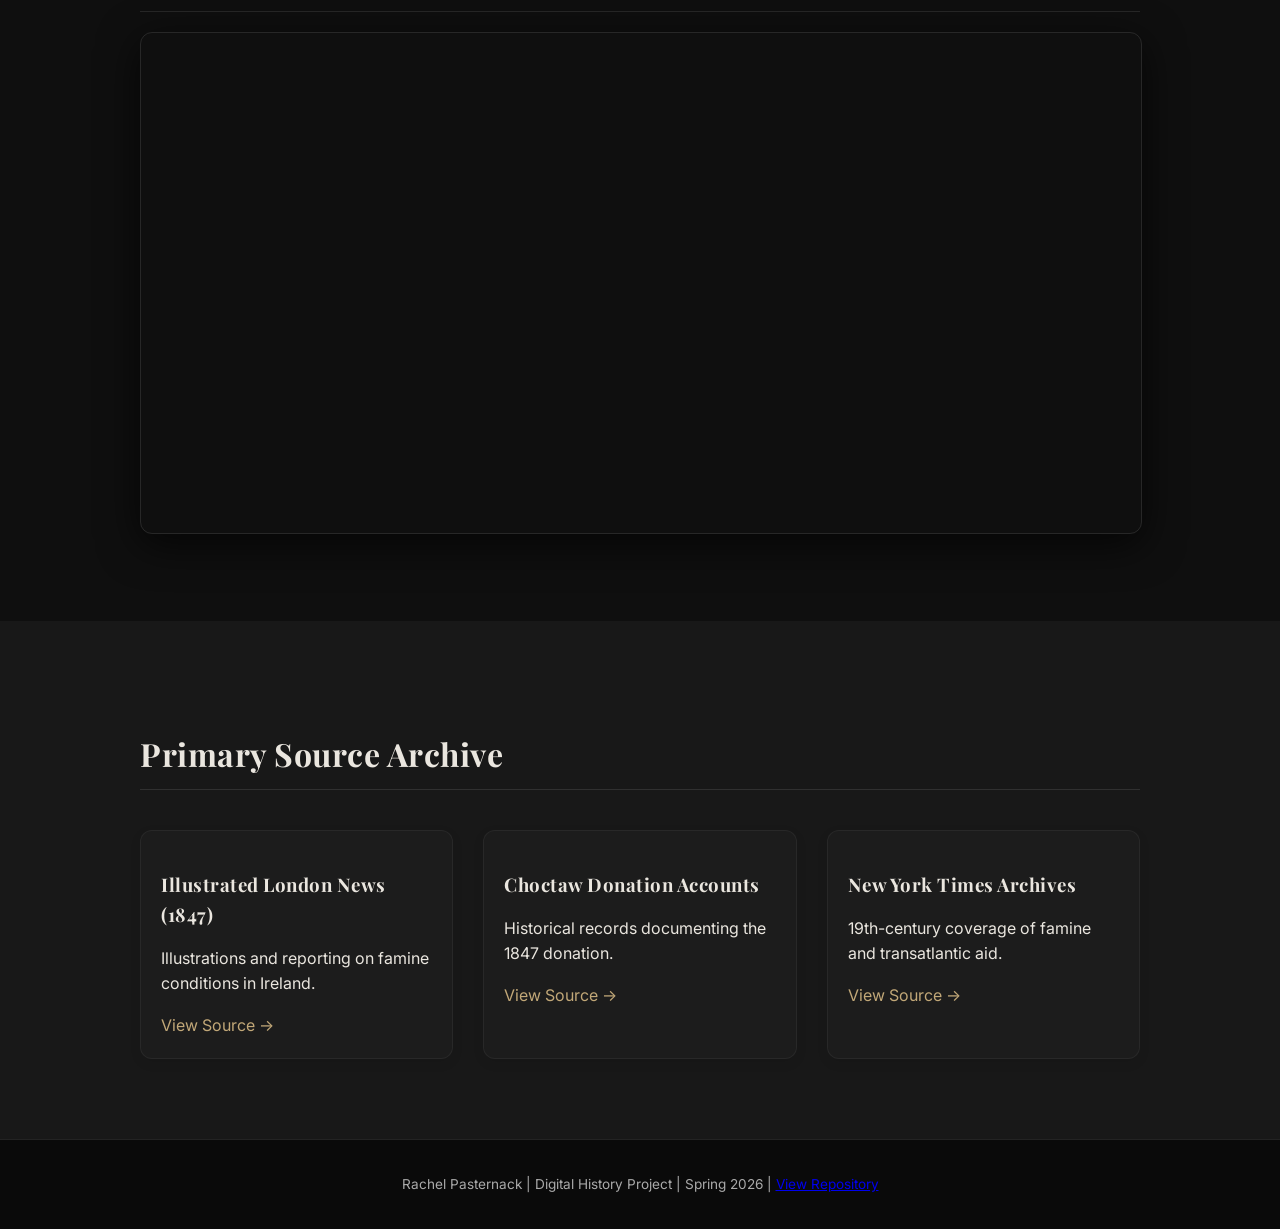
==== commit ad3ad1e8: "Updated Sources" ====
--- a/analysis.html
+++ b/analysis.html
@@ -27,29 +27,14 @@
 
 <!-- TIMELINE -->
 <div class="timeline">
-
-  <div class="timeline exhibition">
-    <p style="color:#aaa; max-width:700px;">
-  This exhibition traces the historical connections between Irish and Indigenous communities, highlighting moments of encounter, conflict, and solidarity across centuries.</p>
-  </div>
-
-   <div class="timeline-item" data-lat="42.4072" data-lon="-71.3824" data-zoom="6"></div>
+  
 <div class="timeline-item" data-lat="42.4072" data-lon="-71.3824" data-zoom="6">
   <div class="timeline-date">17th–18th Centuries</div>
   <div class="timeline-content">
-
     <h3>Early Irish Settlement on Indigenous Lands</h3>
-
-    <img src="18thcentury.jpg." class="timeline-img">
-
-    <p class="caption">
-      Early Irish immigrants arriving and settling in North America during the colonial period.
-    </p>
-
     <p>
       Irish settlers were among those who arrived in North America through regions that were historically Indigenous lands.
     </p>
-
   </div>
 </div>
 
@@ -69,7 +54,7 @@
     <div class="timeline-content">
       <h3>Treaty of Dancing Rabbit Creek</h3>
       <p>
-        The Choctaw Nation ceded lands in Mississippi and were relocated to Indian Territory. Irish immigrant Daniel McCurtain, married into the Choctaw Nation, was present; his descendants later became tribal leaders.
+        The Choctaw Nation ceded lands in Mississippi and were relocated to Indian Territory. Irish immigrant Daniel McCurtain, married into the Choctaw Nation, was present. His descendants later became tribal leaders.
       </p>
     </div>
   </div>
@@ -88,7 +73,6 @@
     <div class="timeline-date">1845–1852</div>
     <div class="timeline-content">
       <h3>Great Irish Famine</h3>
-      <img src="https://upload.wikimedia.org/wikipedia/commons/6/6e/Skibbereen_by_James_Mahony%2C_1847.jpg" class="timeline-img">
       <p>
         Crop failures caused by potato blight devastated Ireland. Over one million died and two million emigrated. Colonial policies and economic systems worsened the crisis.
       </p>
@@ -100,7 +84,7 @@
     <div class="timeline-content">
       <h3>Choctaw Donation</h3>
       <p>
-        The Choctaw Nation raised $170 (over $6,000 today) to aid Irish famine victims in Midleton, County Cork—an enduring symbol of transatlantic solidarity.
+        The Choctaw Nation raised $170 (over $6,000 today) to aid Irish famine victims in Midleton, County Cork which serves an enduring symbol of transatlantic solidarity.
       </p>
     </div>
   </div>
@@ -199,7 +183,6 @@
     <div class="timeline-date">June 2017</div>
     <div class="timeline-content">
       <h3>Kindred Spirits Sculpture</h3>
-      <img src="https://upload.wikimedia.org/wikipedia/commons/7/78/Kindred_Spirits_Sculpture.jpg" class="timeline-img">
       <p>
         The Kindred Spirits sculpture in Midleton commemorates the Choctaw donation and enduring friendship.
       </p>
@@ -274,19 +257,19 @@
       <div class="card">
         <h3>Illustrated London News (1847)</h3>
         <p>Illustrations and reporting on famine conditions in Ireland.</p>
-        <a href="https://www.bl.uk/collection-items/the-irish-famine" target="_blank">View Source →</a>
+        <a href="https://www.britishnewspaperarchive.co.uk/search/results/1847-01-01/1847-12-31?retrievecountrycounts=false&newspapertitle=illustrated%20london%20news&sortorder=dayearly" target="_blank">View Source →</a>
       </div>
 
       <div class="card">
         <h3>Choctaw Donation Accounts</h3>
         <p>Historical records documenting the 1847 donation.</p>
-        <a href="https://www.choctawnation.com/history-culture/history/choctaw-donation/" target="_blank">View Source →</a>
+        <a href="https://www.choctawnation.com/about/history/historical-documents/" target="_blank">View Source →</a>
       </div>
 
       <div class="card">
         <h3>New York Times Archives</h3>
         <p>19th-century coverage of famine and transatlantic aid.</p>
-        <a href="https://www.nytimes.com/search?query=irish%20famine" target="_blank">View Source →</a>
+        <a href="https://www.nytimes.com/1861/12/05/archives/the-famine-in-ireland.html" target="_blank">View Source →</a>
       </div>
 
       </div>
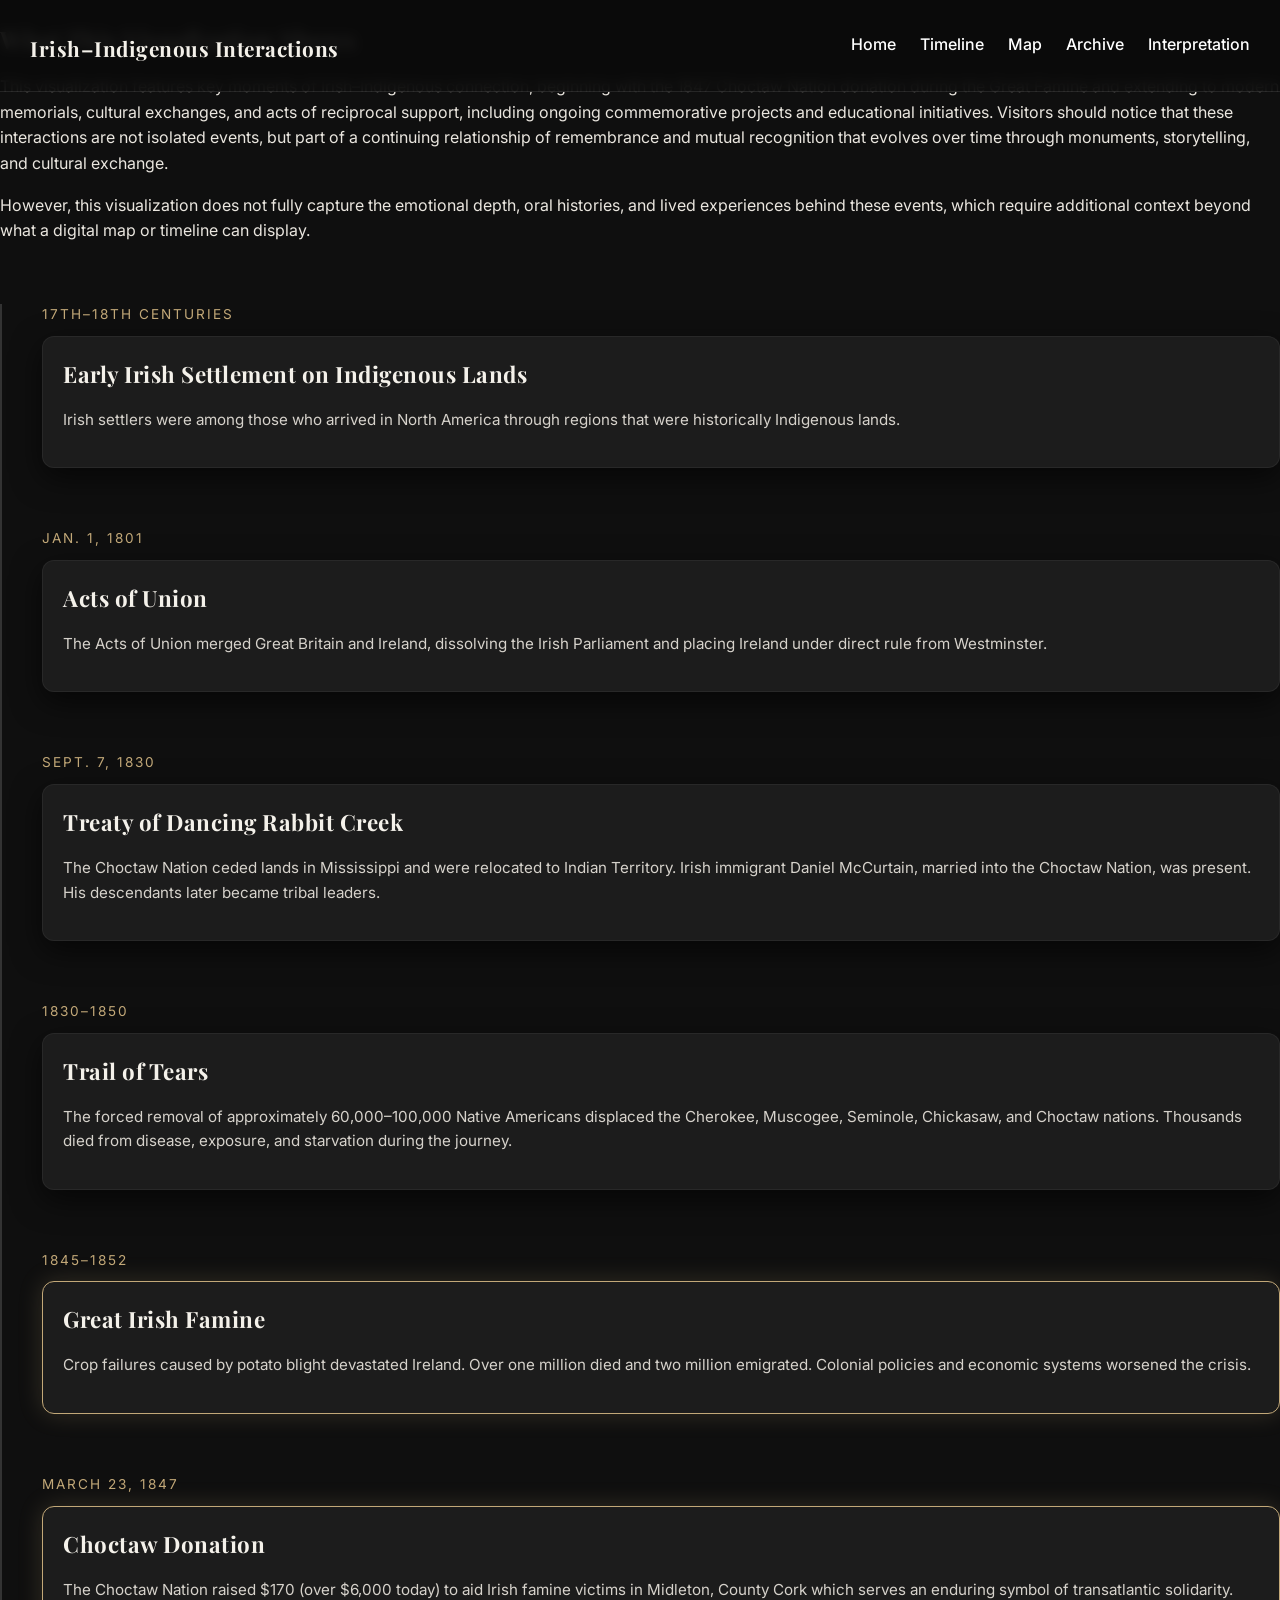
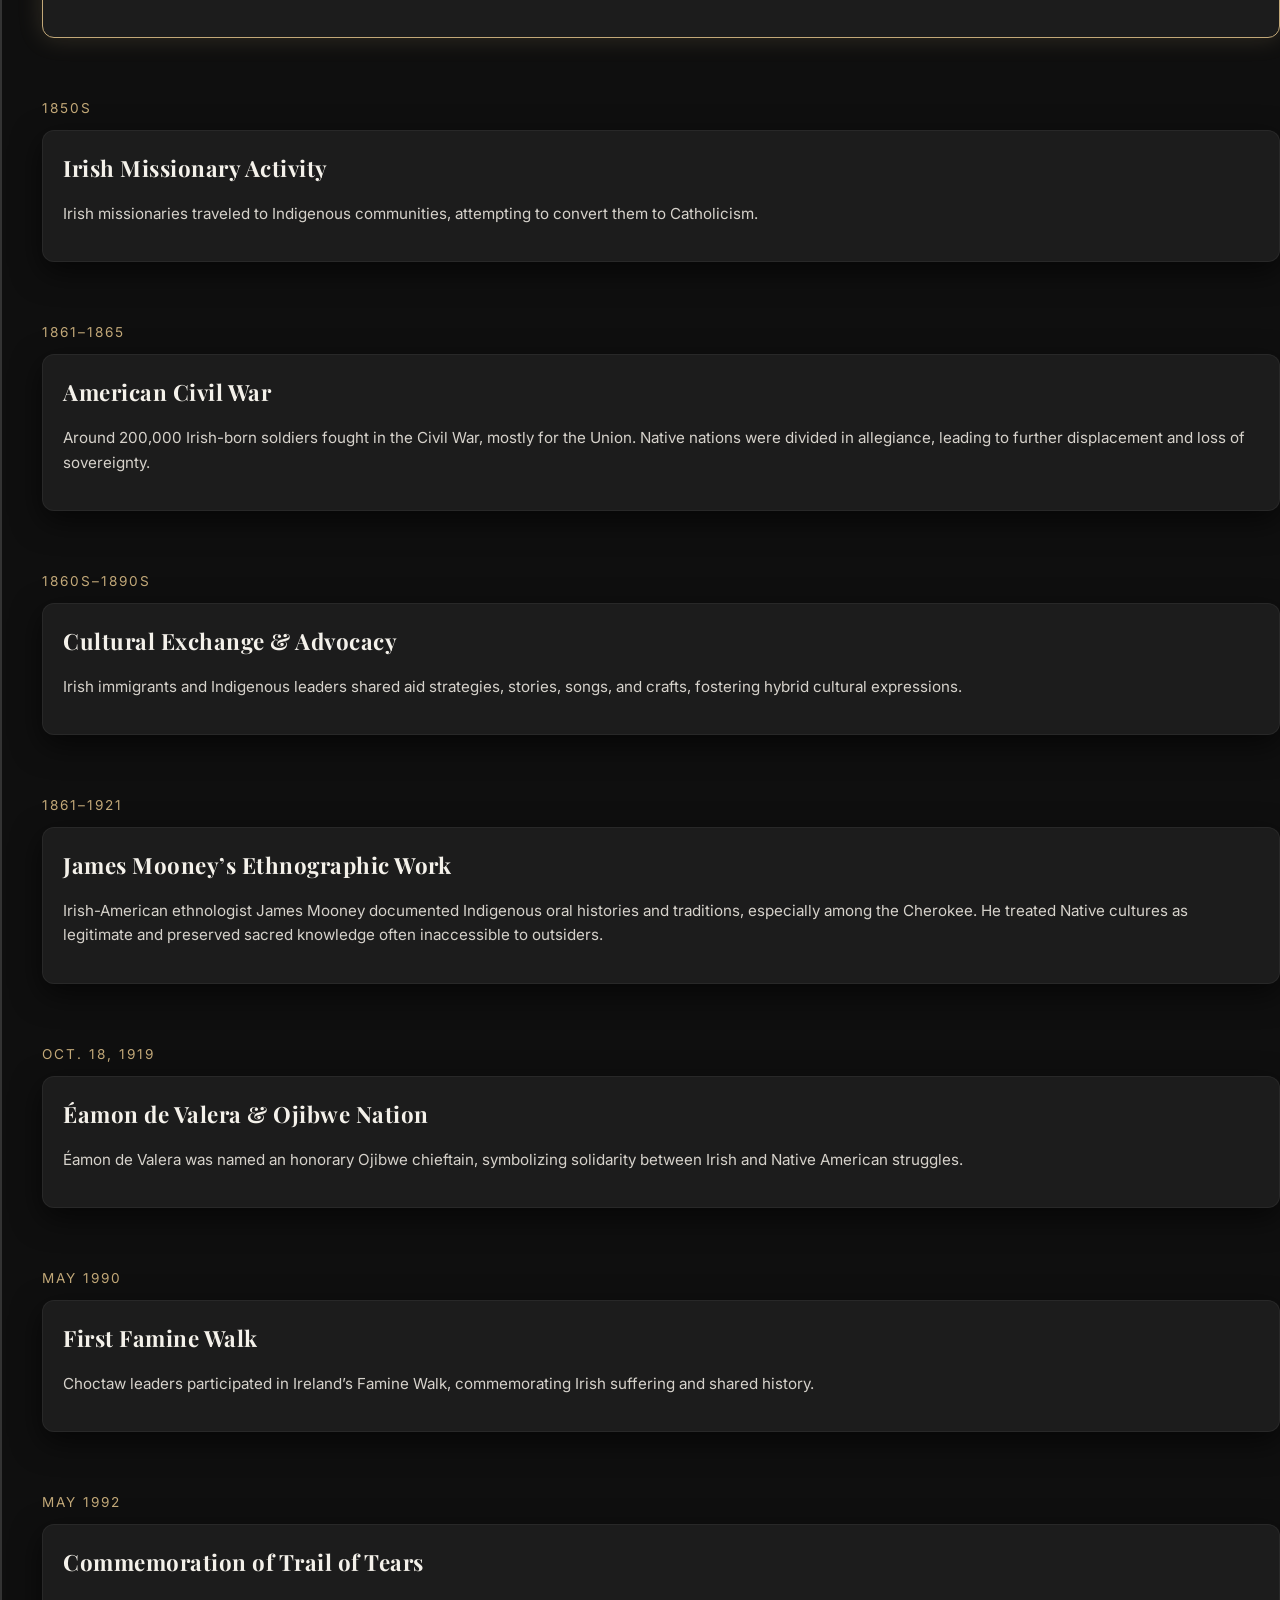
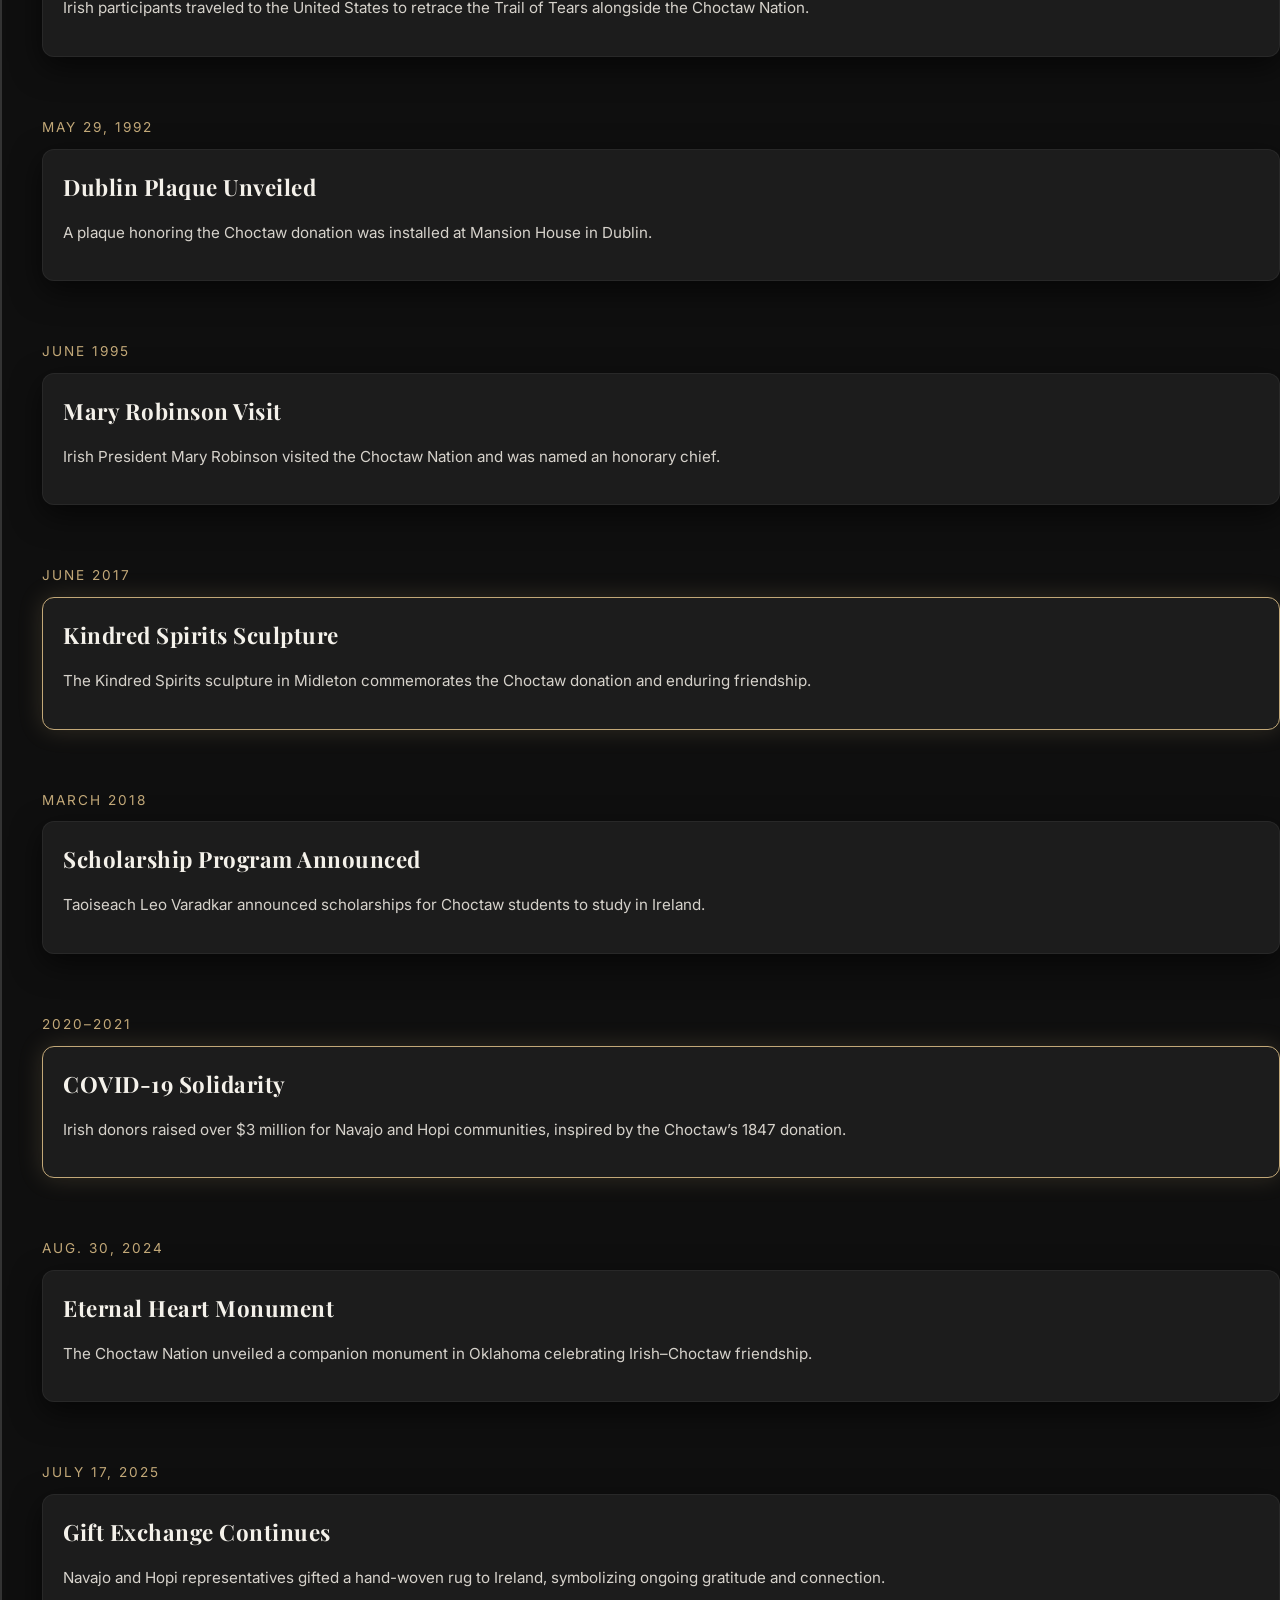
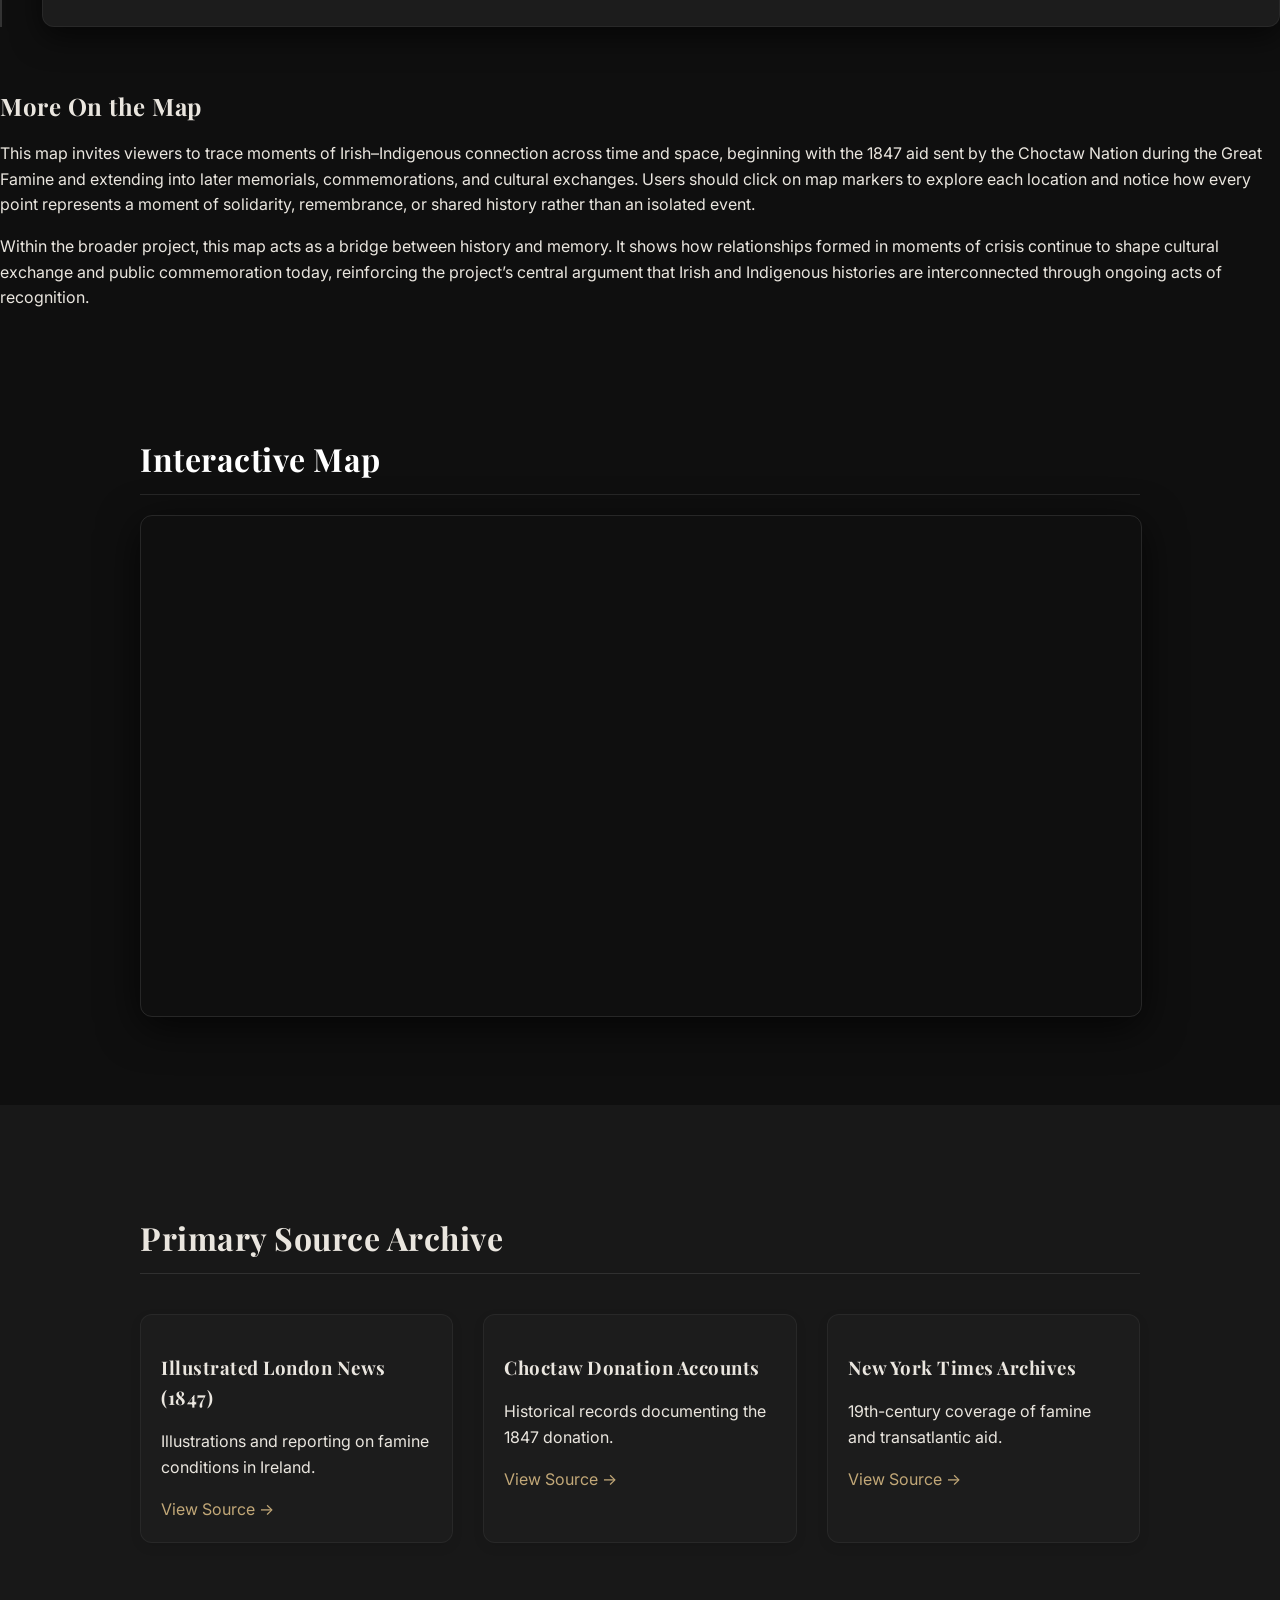
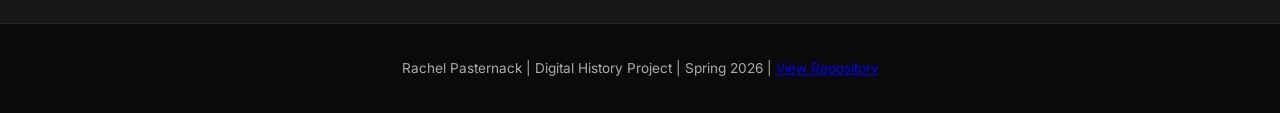
==== commit b6ede505: "Tweaks on These Pages" ====
--- a/analysis.html
+++ b/analysis.html
@@ -25,6 +25,19 @@
   </div>
 </nav>
 
+<!-- ANALYSIS INTRO -->
+<section id="analysis-intro">
+  <h2>What This Visualization Shows</h2>
+
+  <p>
+    This visualization features key moments of Irish–Indigenous connection, beginning with the 1847 Choctaw Nation donation during the Great Famine and extending to modern memorials, cultural exchanges, and acts of reciprocal support, including ongoing commemorative projects and educational initiatives. Visitors should notice that these interactions are not isolated events, but part of a continuing relationship of remembrance and mutual recognition that evolves over time through monuments, storytelling, and cultural exchange.
+  </p>
+
+  <p>
+    However, this visualization does not fully capture the emotional depth, oral histories, and lived experiences behind these events, which require additional context beyond what a digital map or timeline can display.
+  </p>
+</section>
+
 <!-- TIMELINE -->
 <div class="timeline">
   
@@ -232,6 +245,18 @@
 </div>
 
 <!-- MAP -->
+ <section id="map-instructions">
+  <h2>More On the Map</h2>
+
+  <p>
+    This map invites viewers to trace moments of Irish–Indigenous connection across time and space, beginning with the 1847 aid sent by the Choctaw Nation during the Great Famine and extending into later memorials, commemorations, and cultural exchanges. Users should click on map markers to explore each location and notice how every point represents a moment of solidarity, remembrance, or shared history rather than an isolated event.
+  </p>
+
+  <p>
+    Within the broader project, this map acts as a bridge between history and memory. It shows how relationships formed in moments of crisis continue to shape cultural exchange and public commemoration today, reinforcing the project’s central argument that Irish and Indigenous histories are interconnected through ongoing acts of recognition.
+  </p>
+</section>
+
 <section id="map" class="section dark">
   <div class="container">
     <h2>Interactive Map</h2>
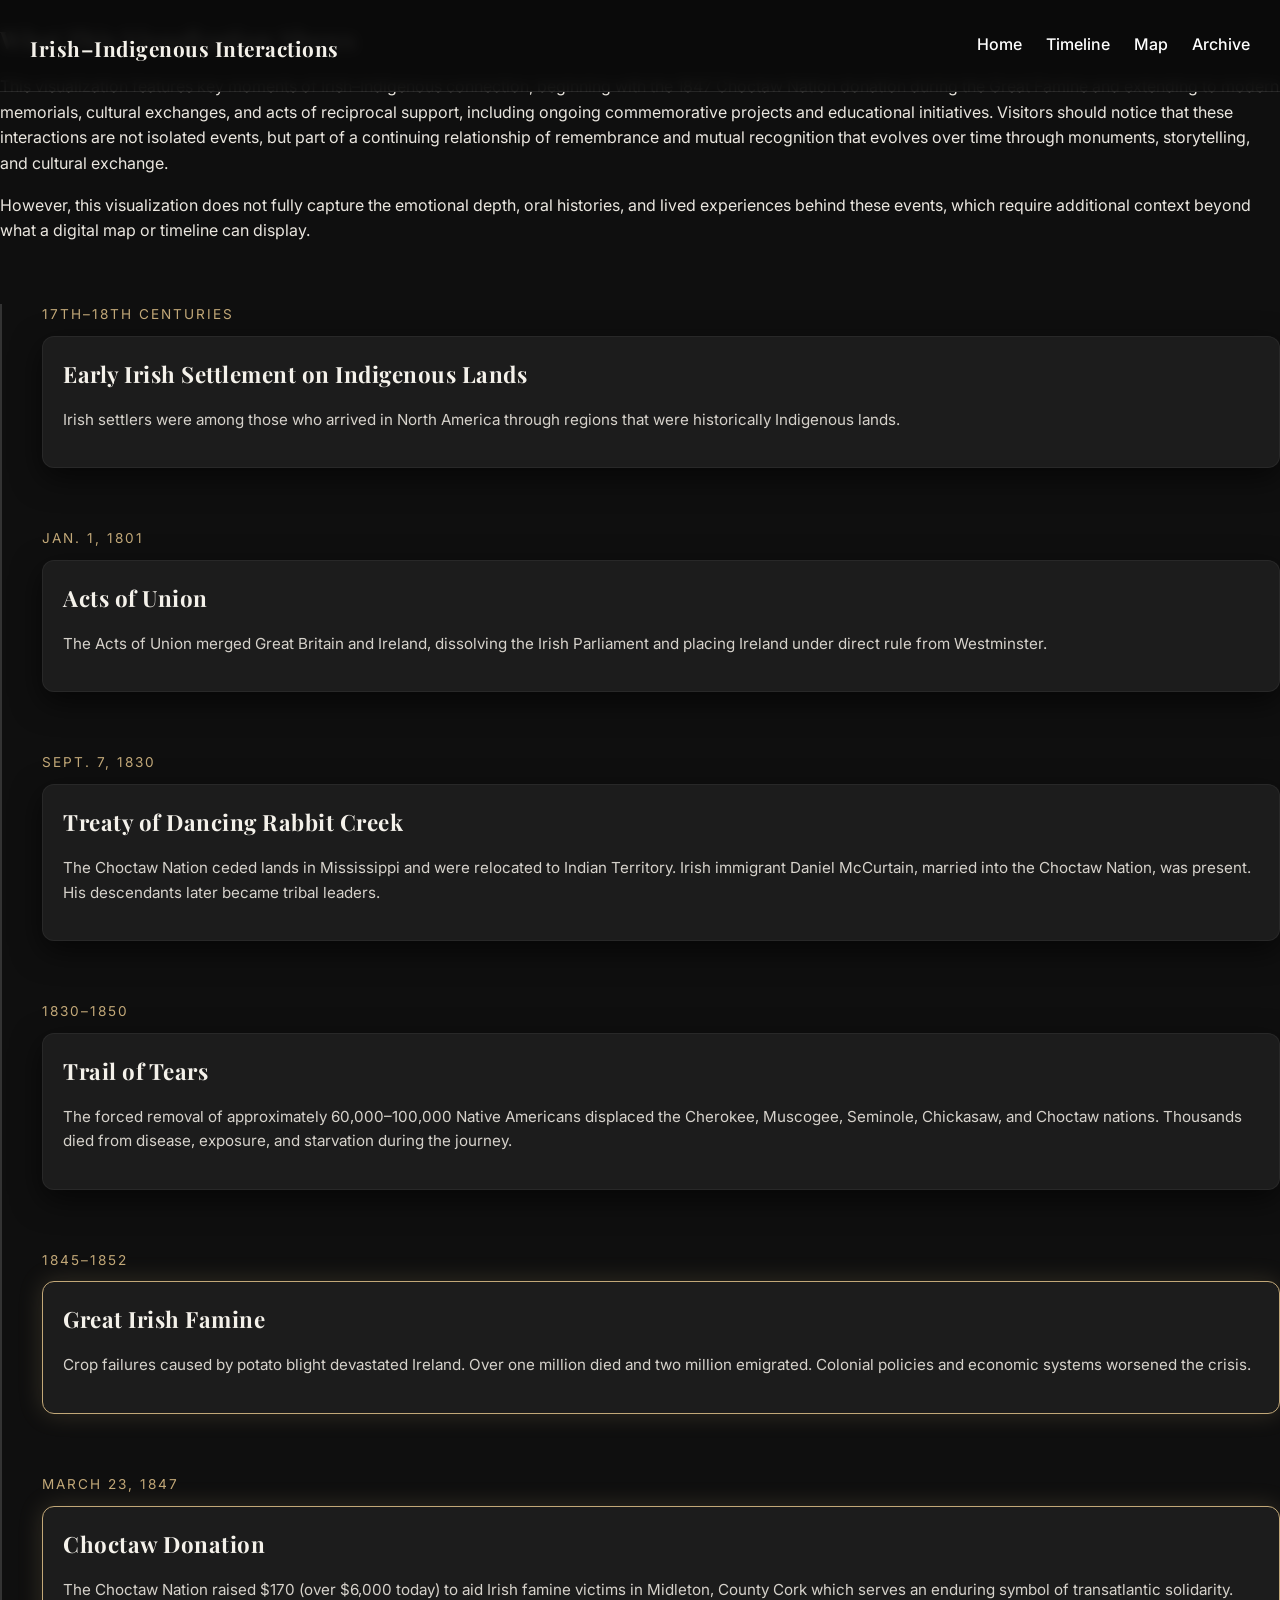
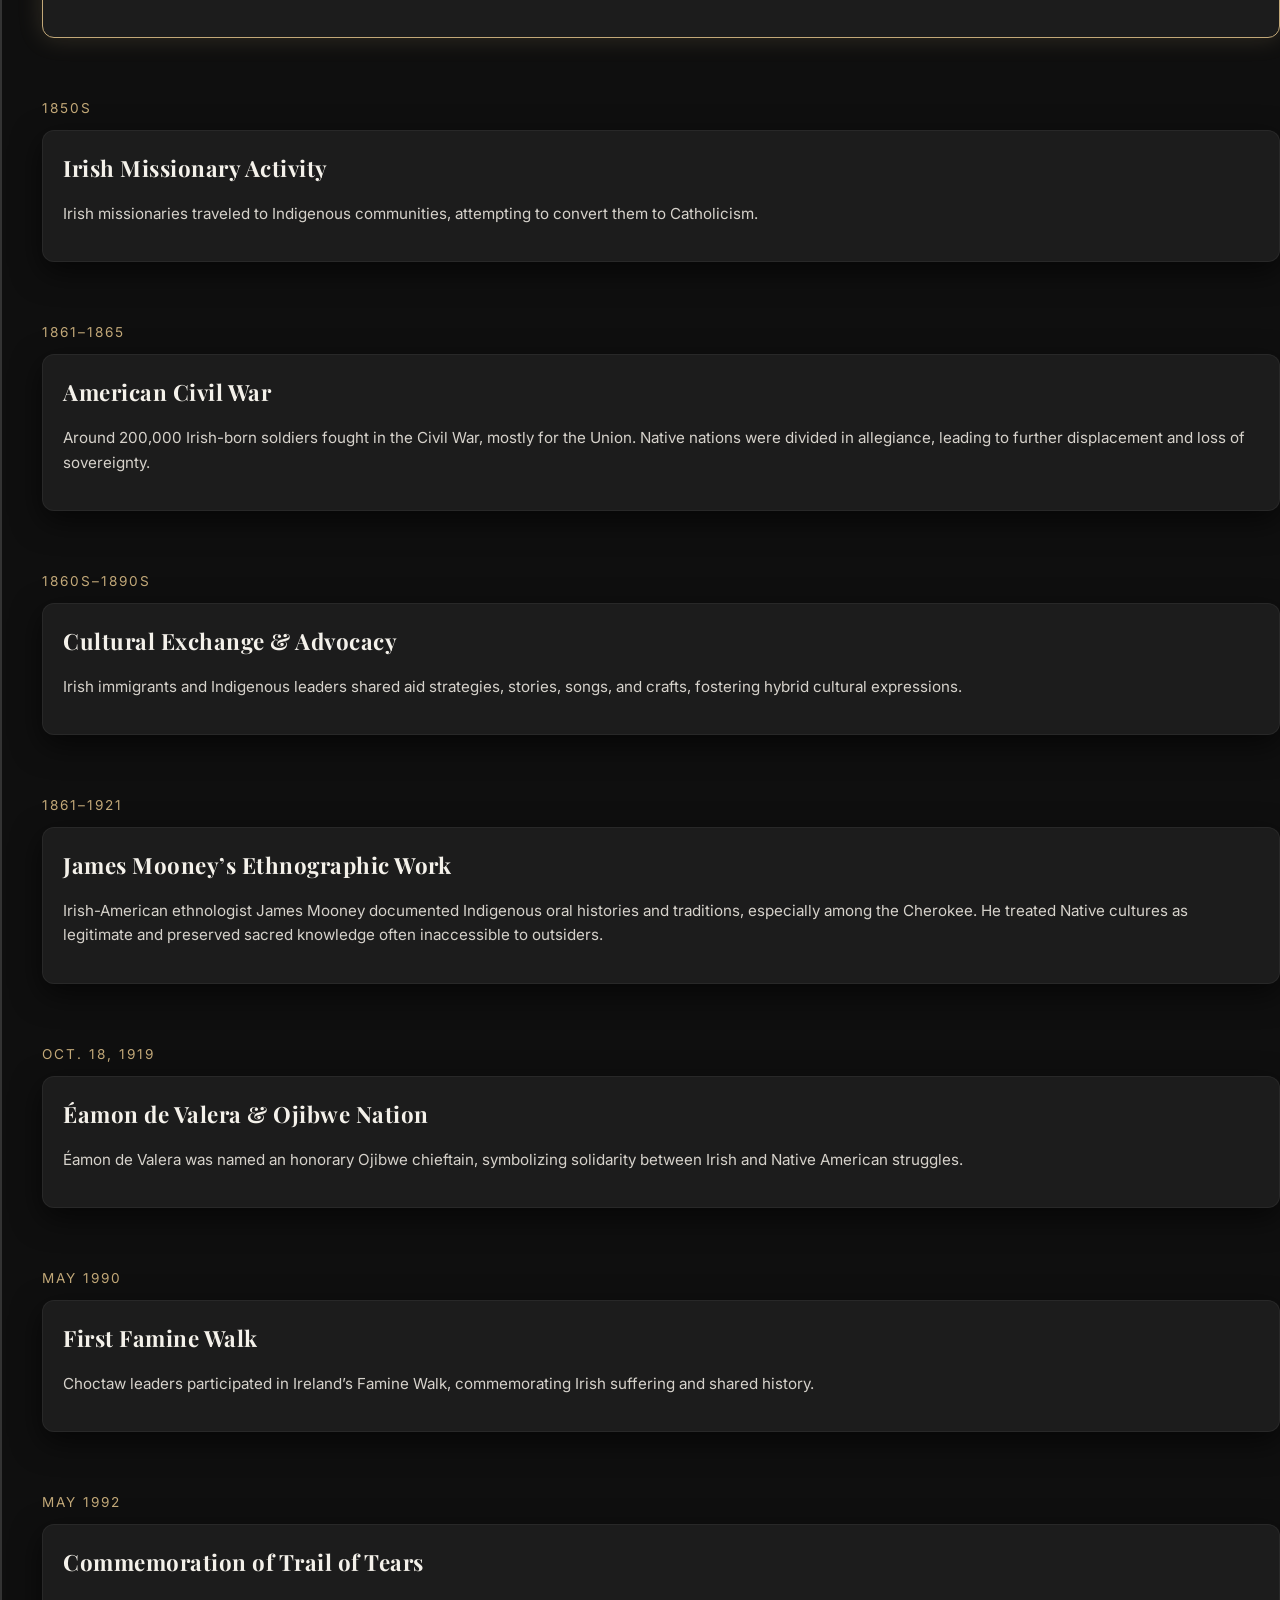
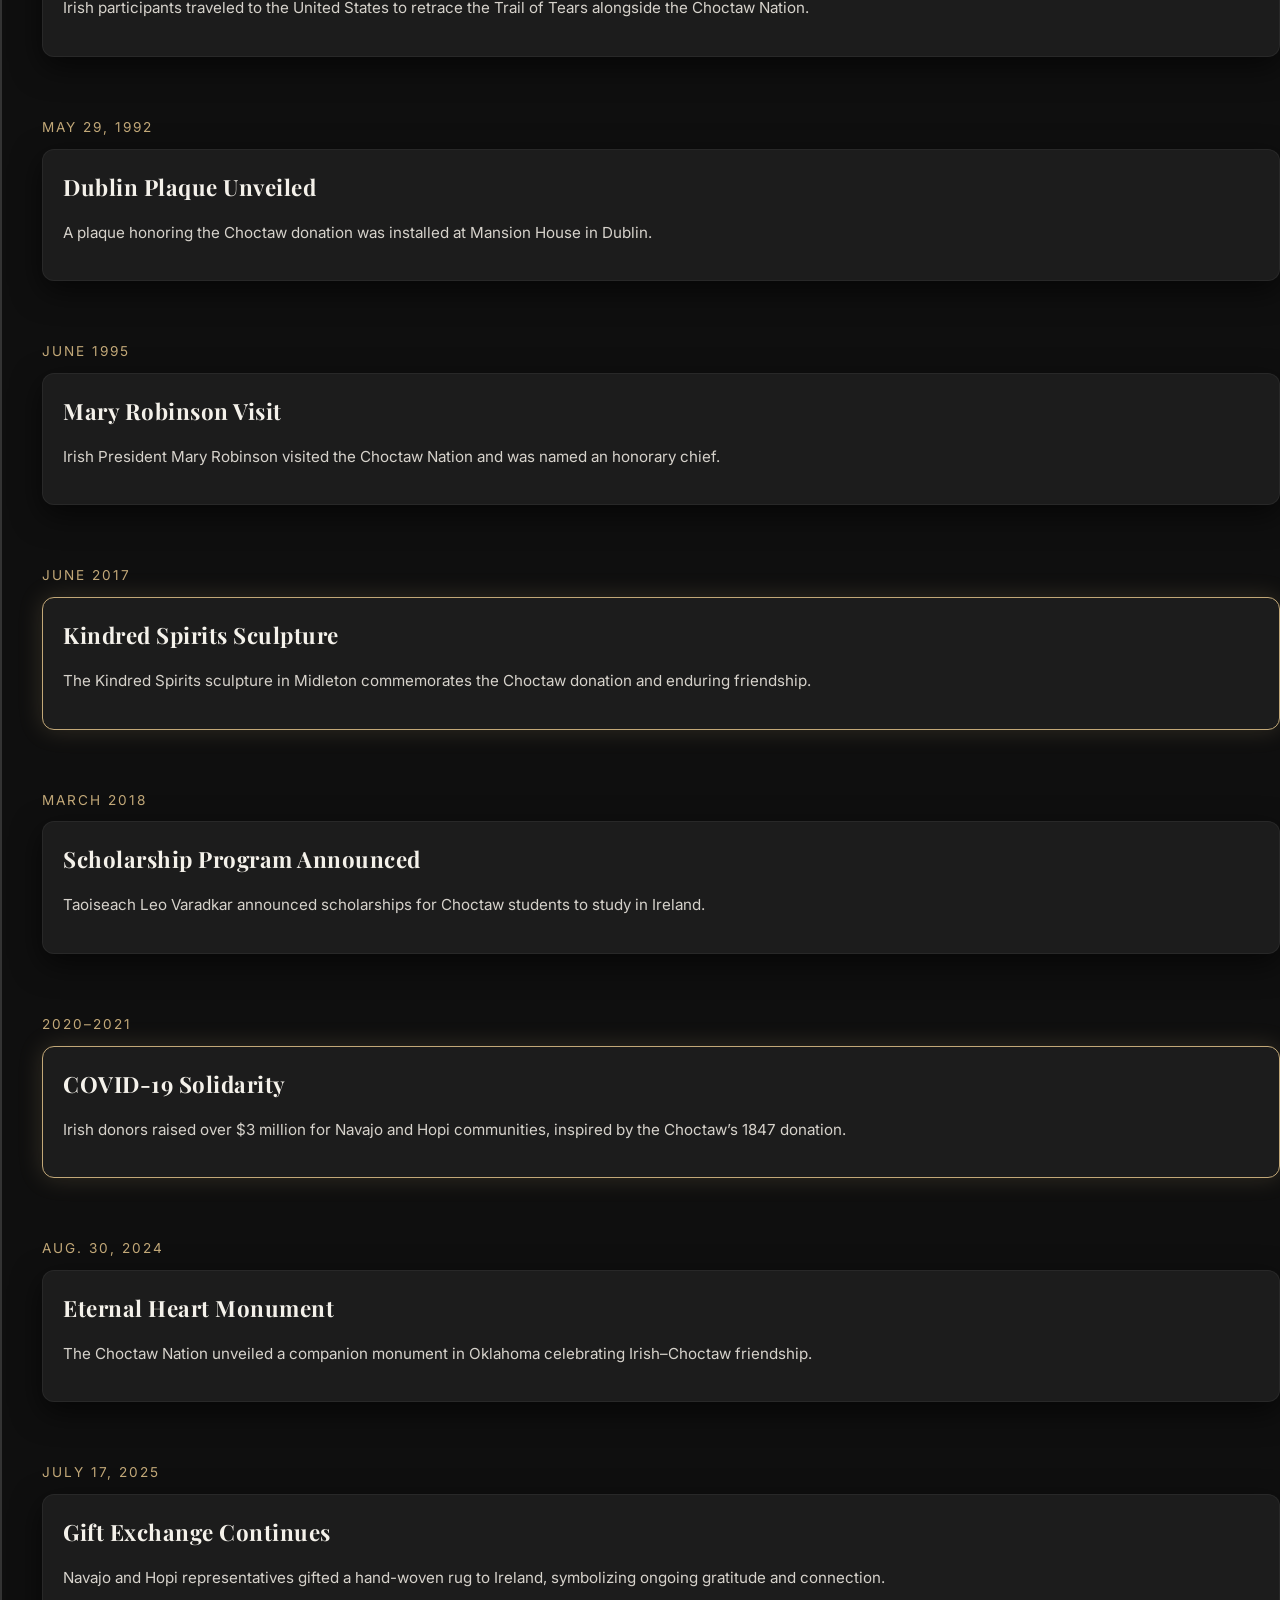
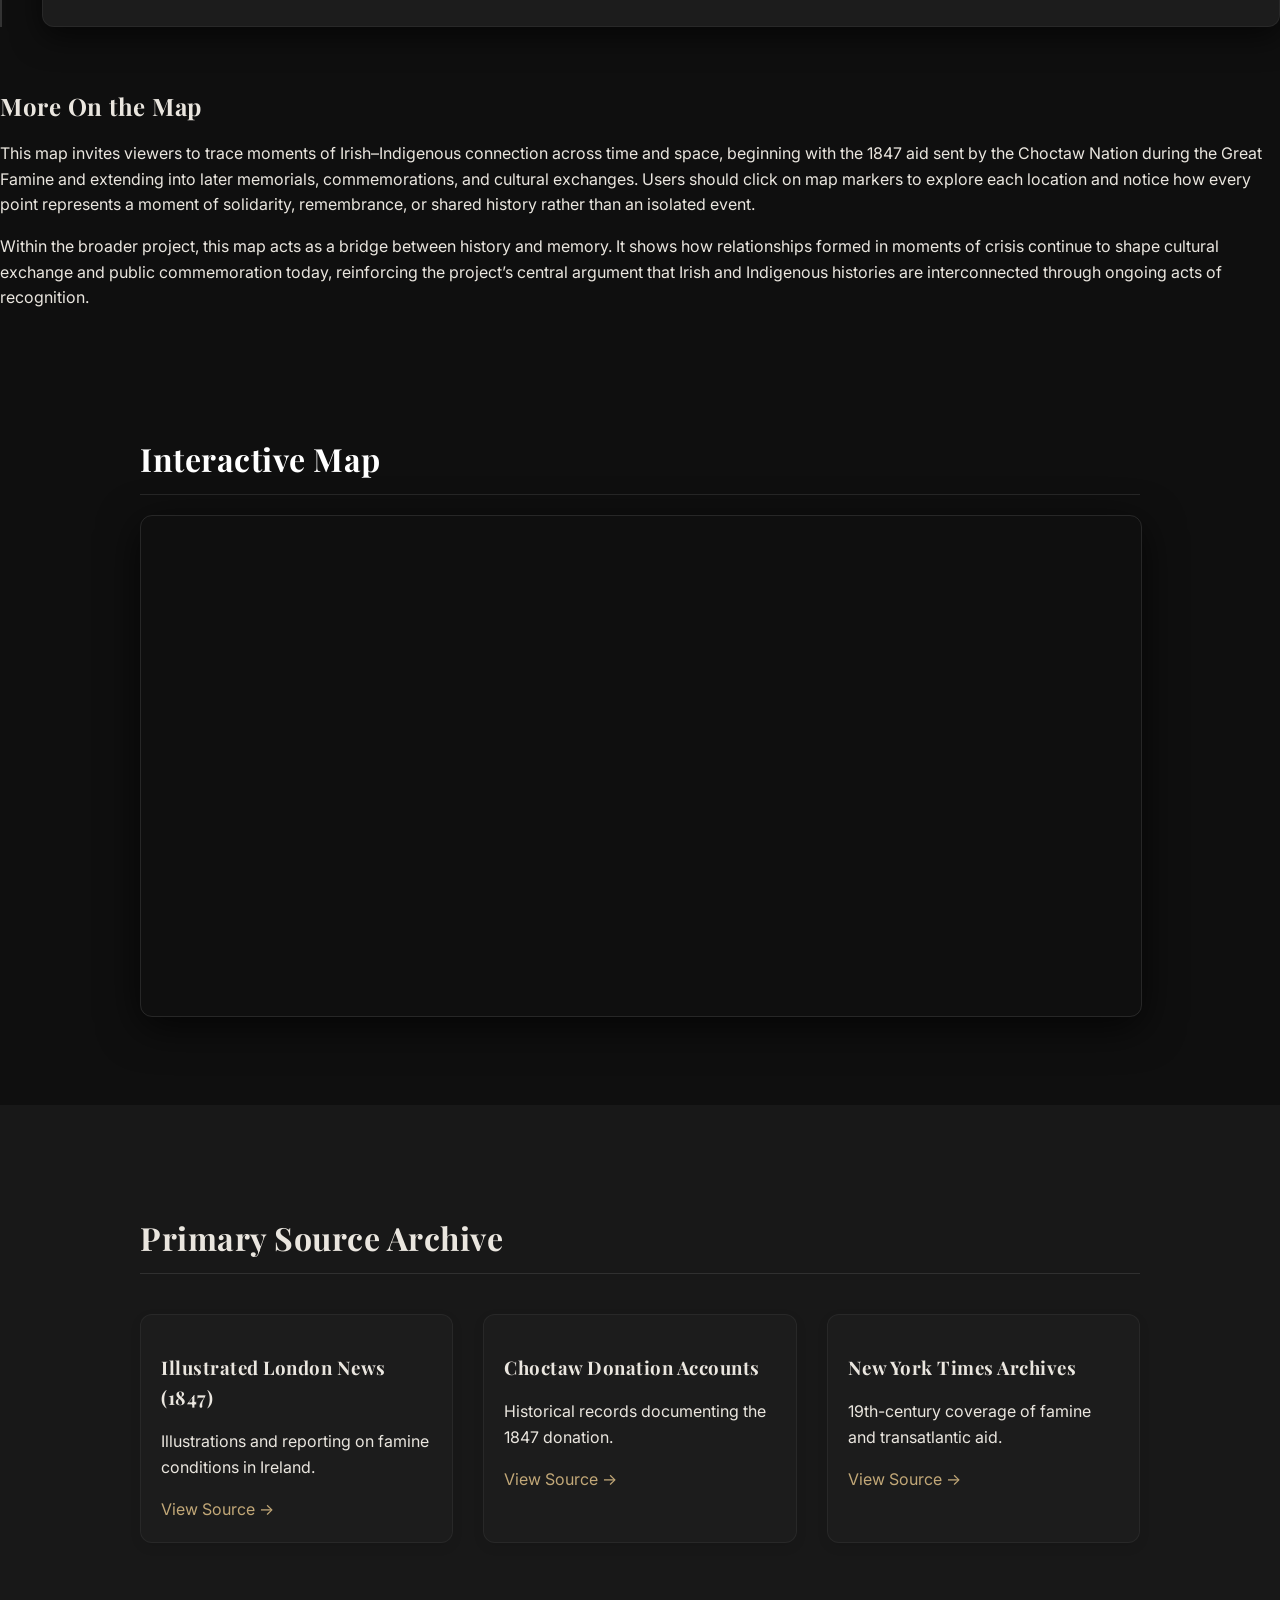
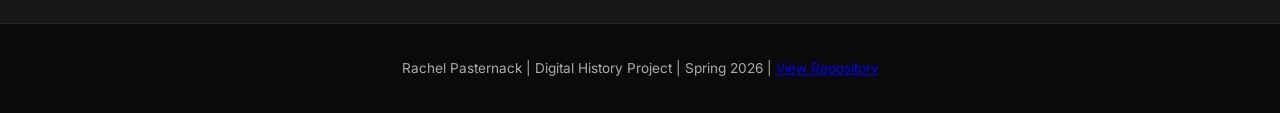
==== commit d7f4474a: "Credit and Sources" ====
--- a/analysis.html
+++ b/analysis.html
@@ -20,7 +20,6 @@
       <a href="#timeline">Timeline</a>
       <a href="#map">Map</a>
       <a href="#archive">Archive</a>
-      <a href="#analysis">Interpretation</a>
     </div>
   </div>
 </nav>
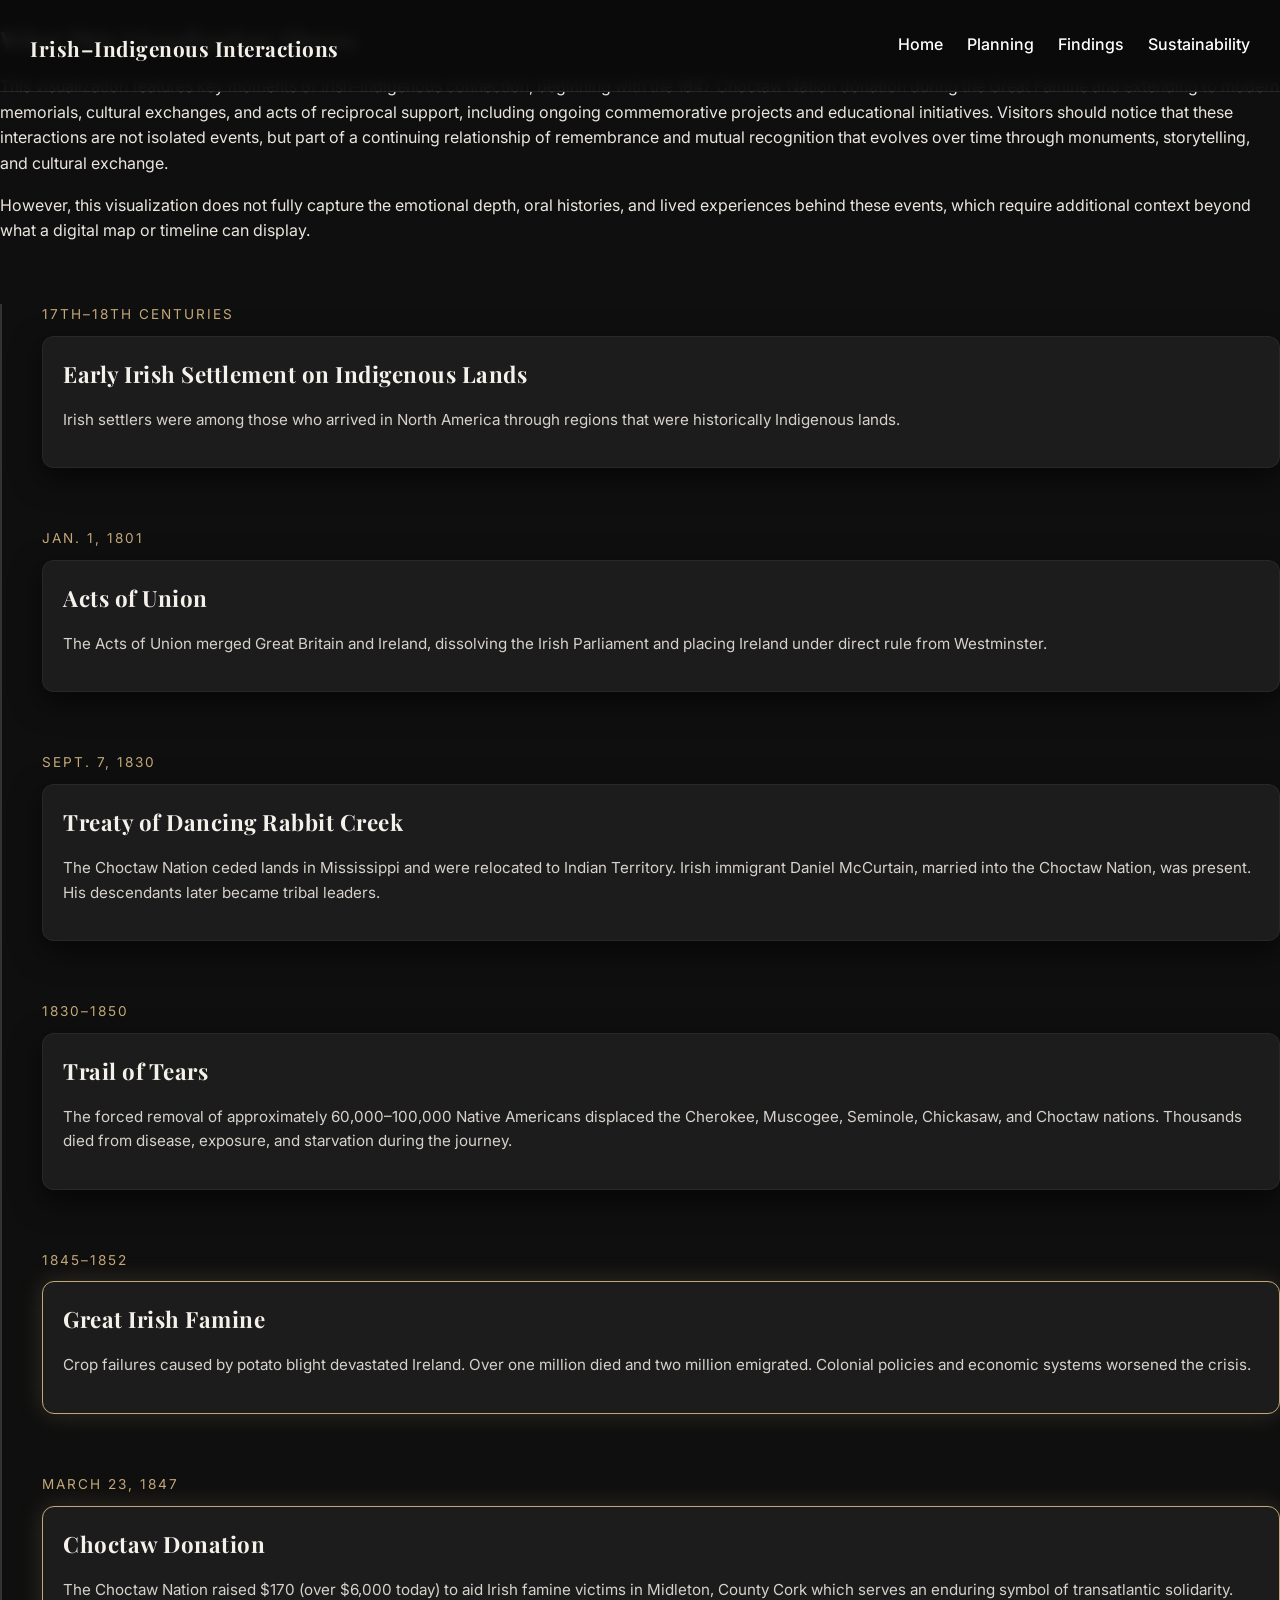
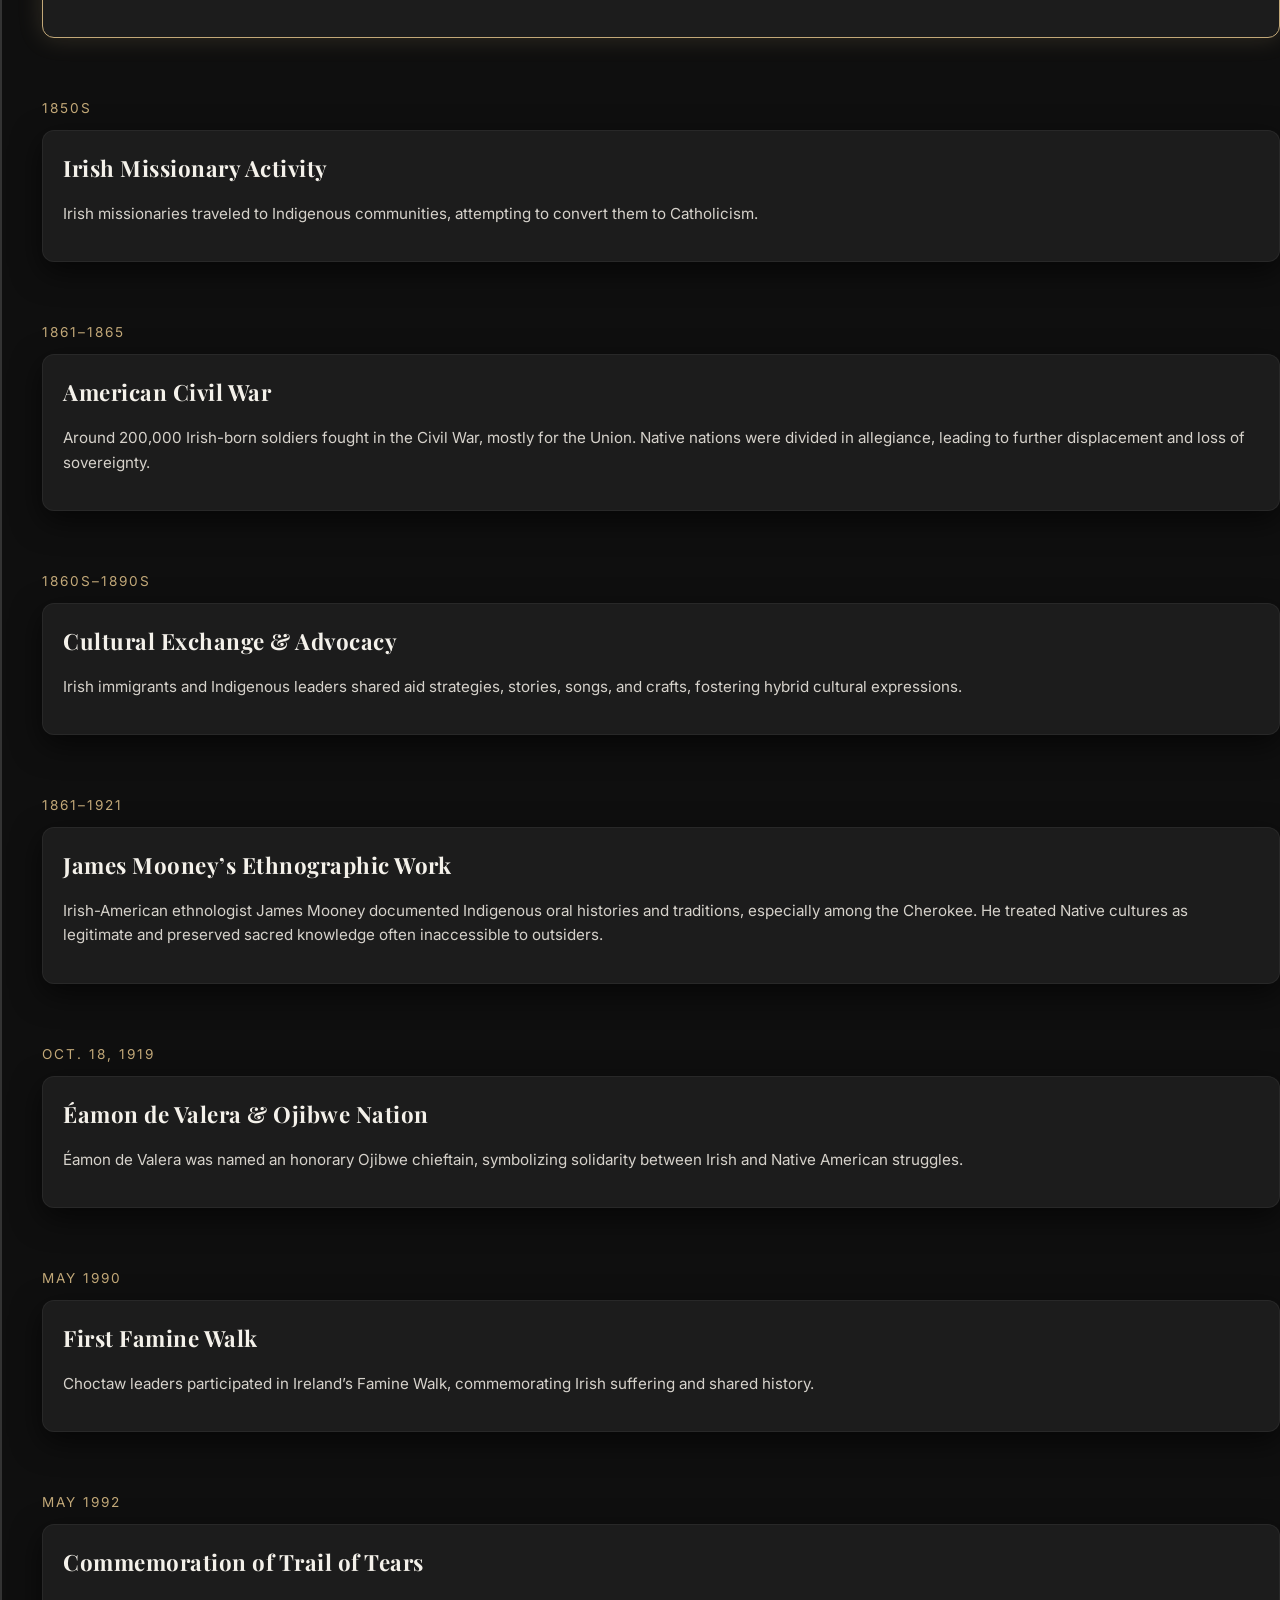
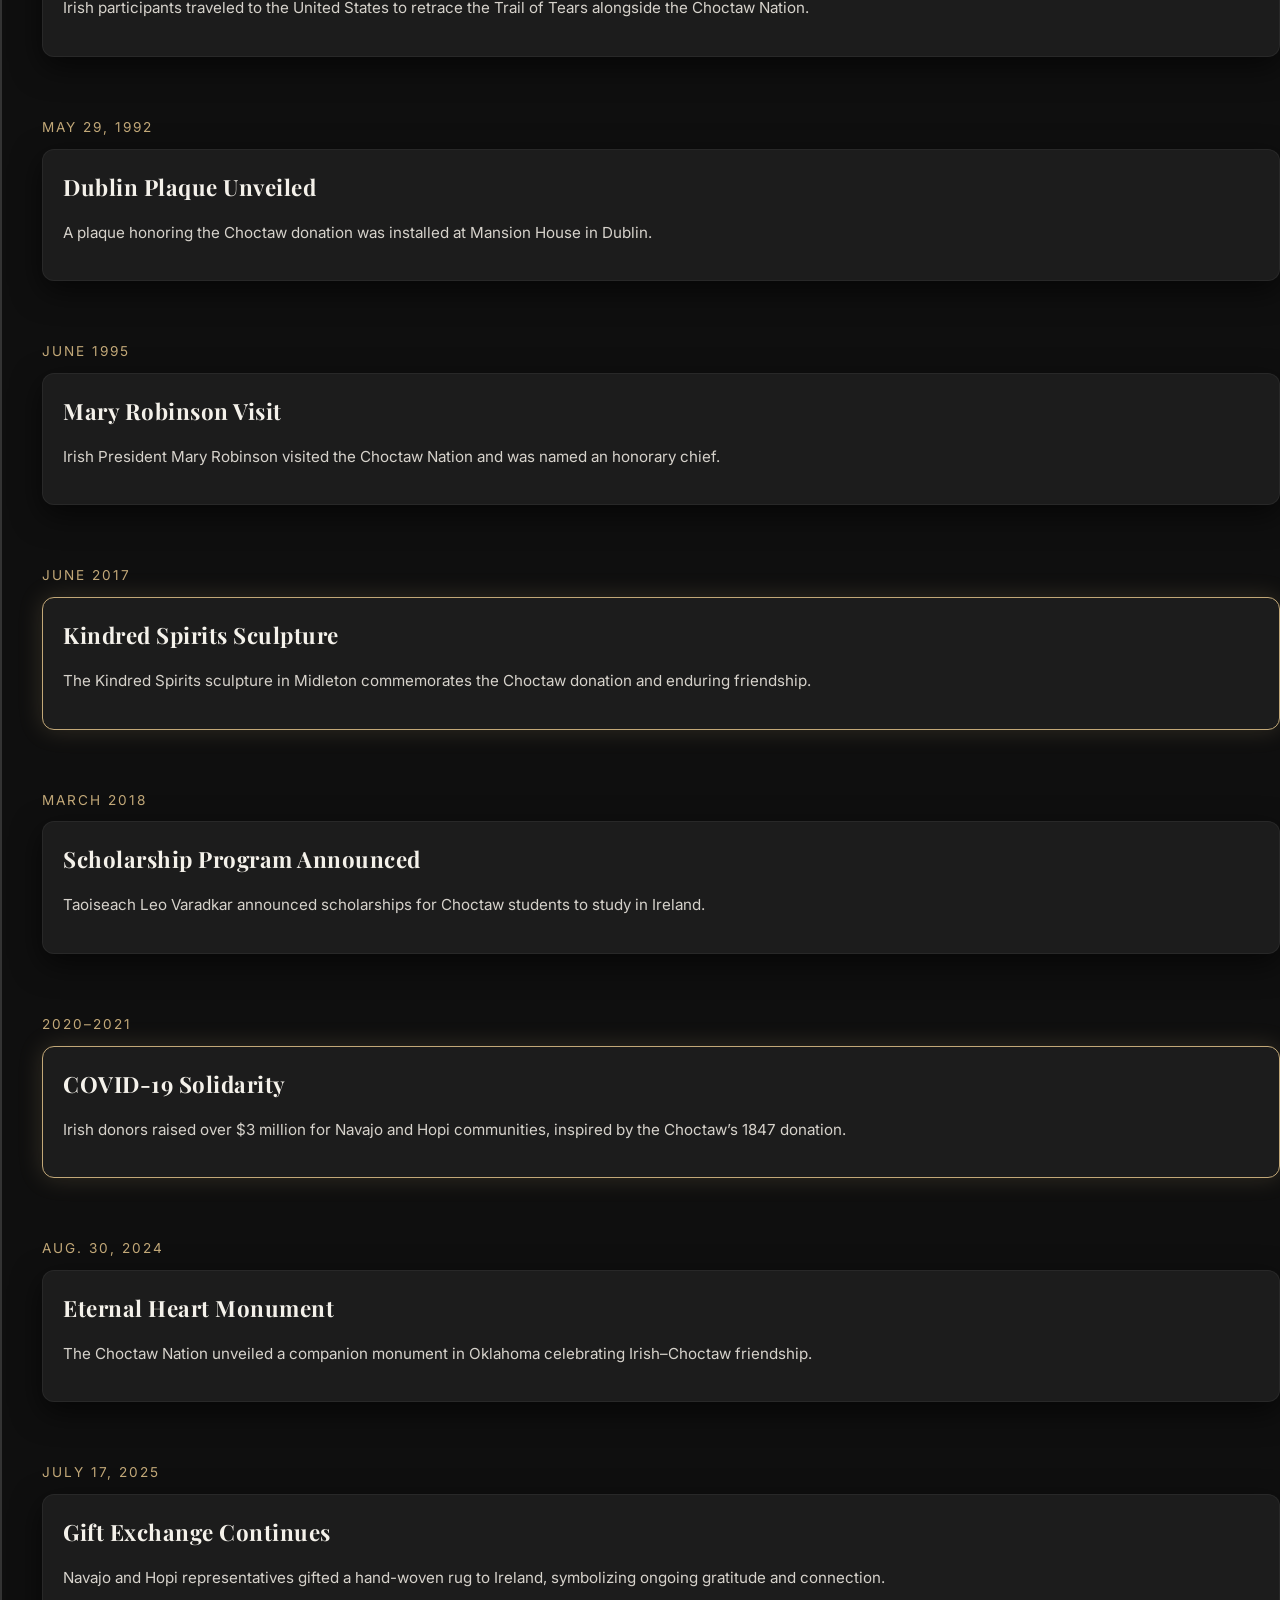
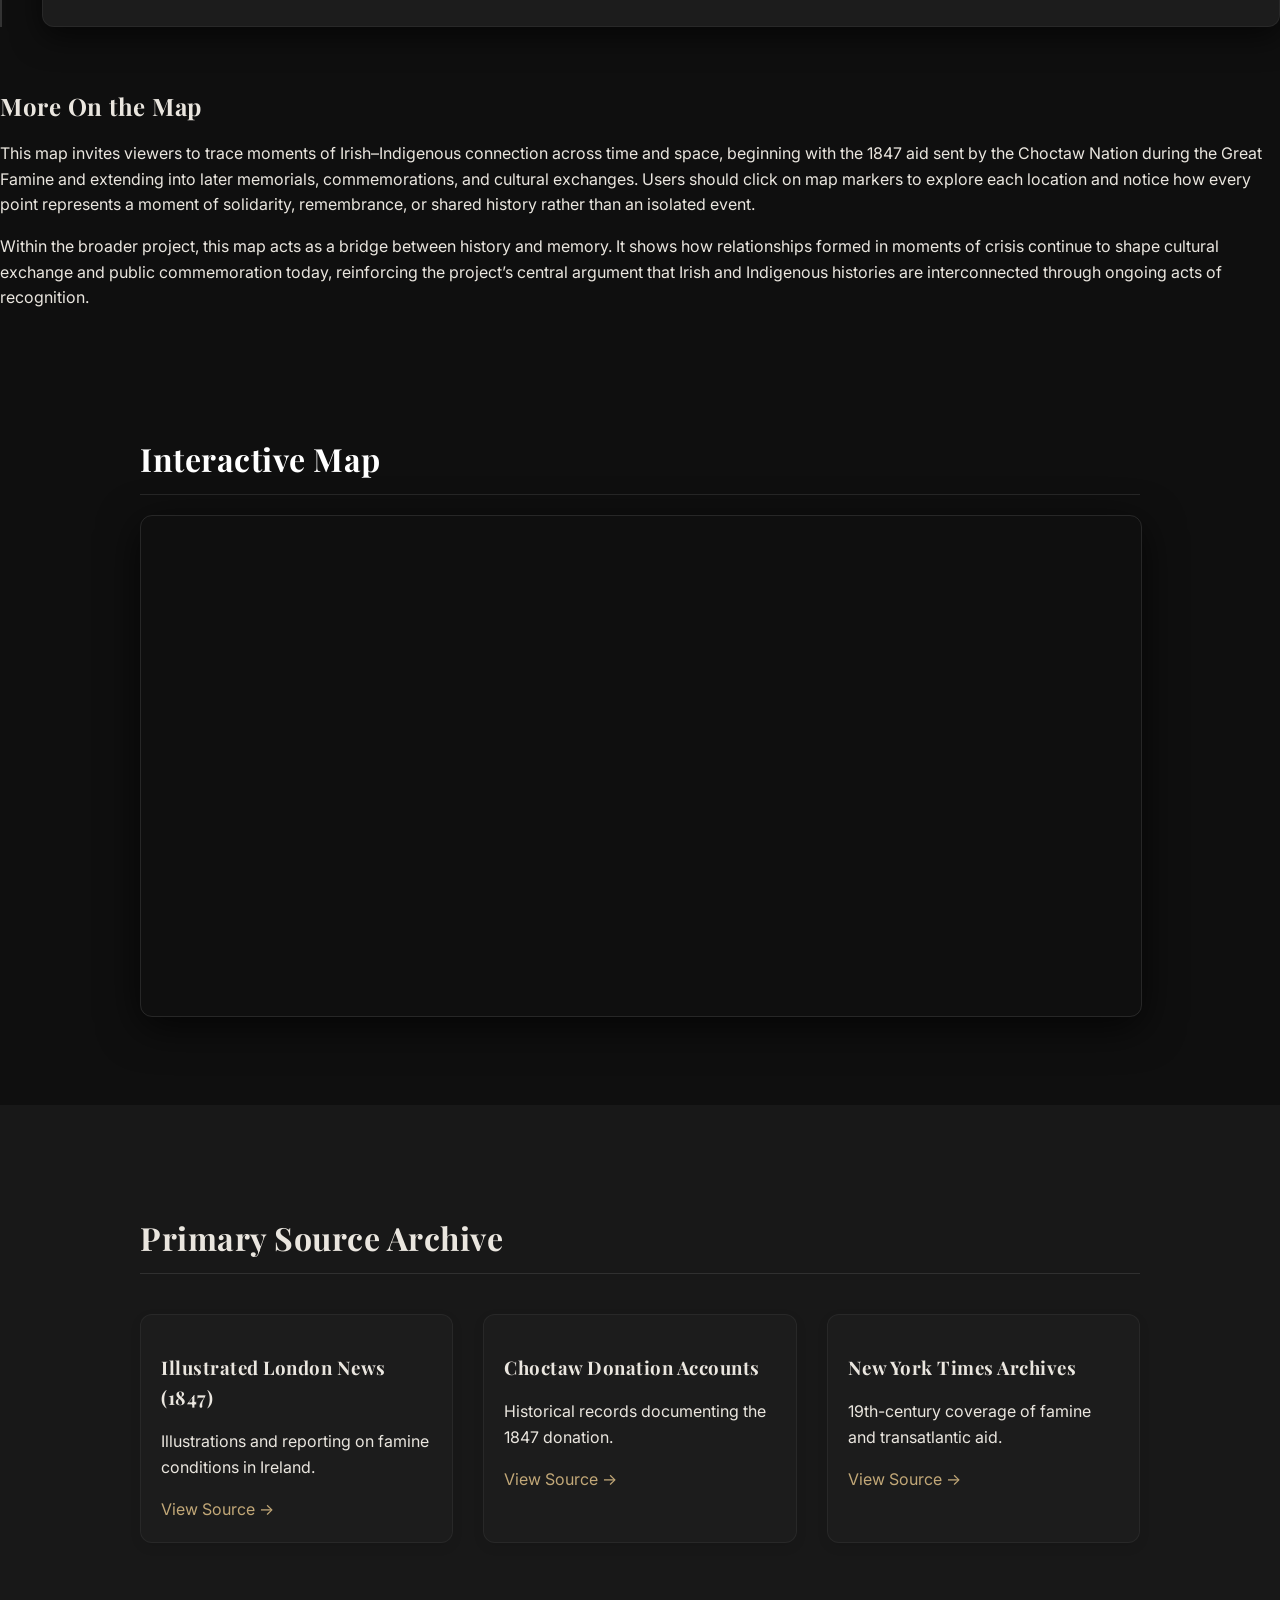
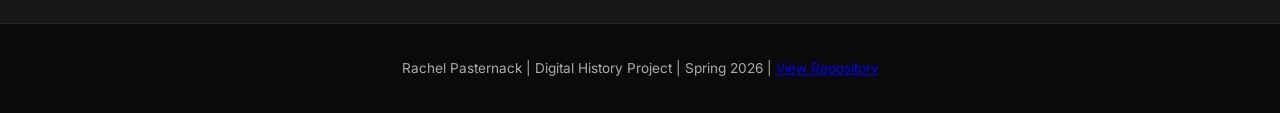
==== commit 98963d66: "Updated ReadMe" ====
--- a/analysis.html
+++ b/analysis.html
@@ -17,9 +17,9 @@
     <h1 class="logo">Irish–Indigenous Interactions</h1>
     <div class="nav-links">
       <a href="index.html">Home</a>
-      <a href="#timeline">Timeline</a>
-      <a href="#map">Map</a>
-      <a href="#archive">Archive</a>
+      <a href="planning.html">Planning</a>
+      <a href="analysis.html">Findings</a>
+      <a href="sustainability.html">Sustainability</a>
     </div>
   </div>
 </nav>
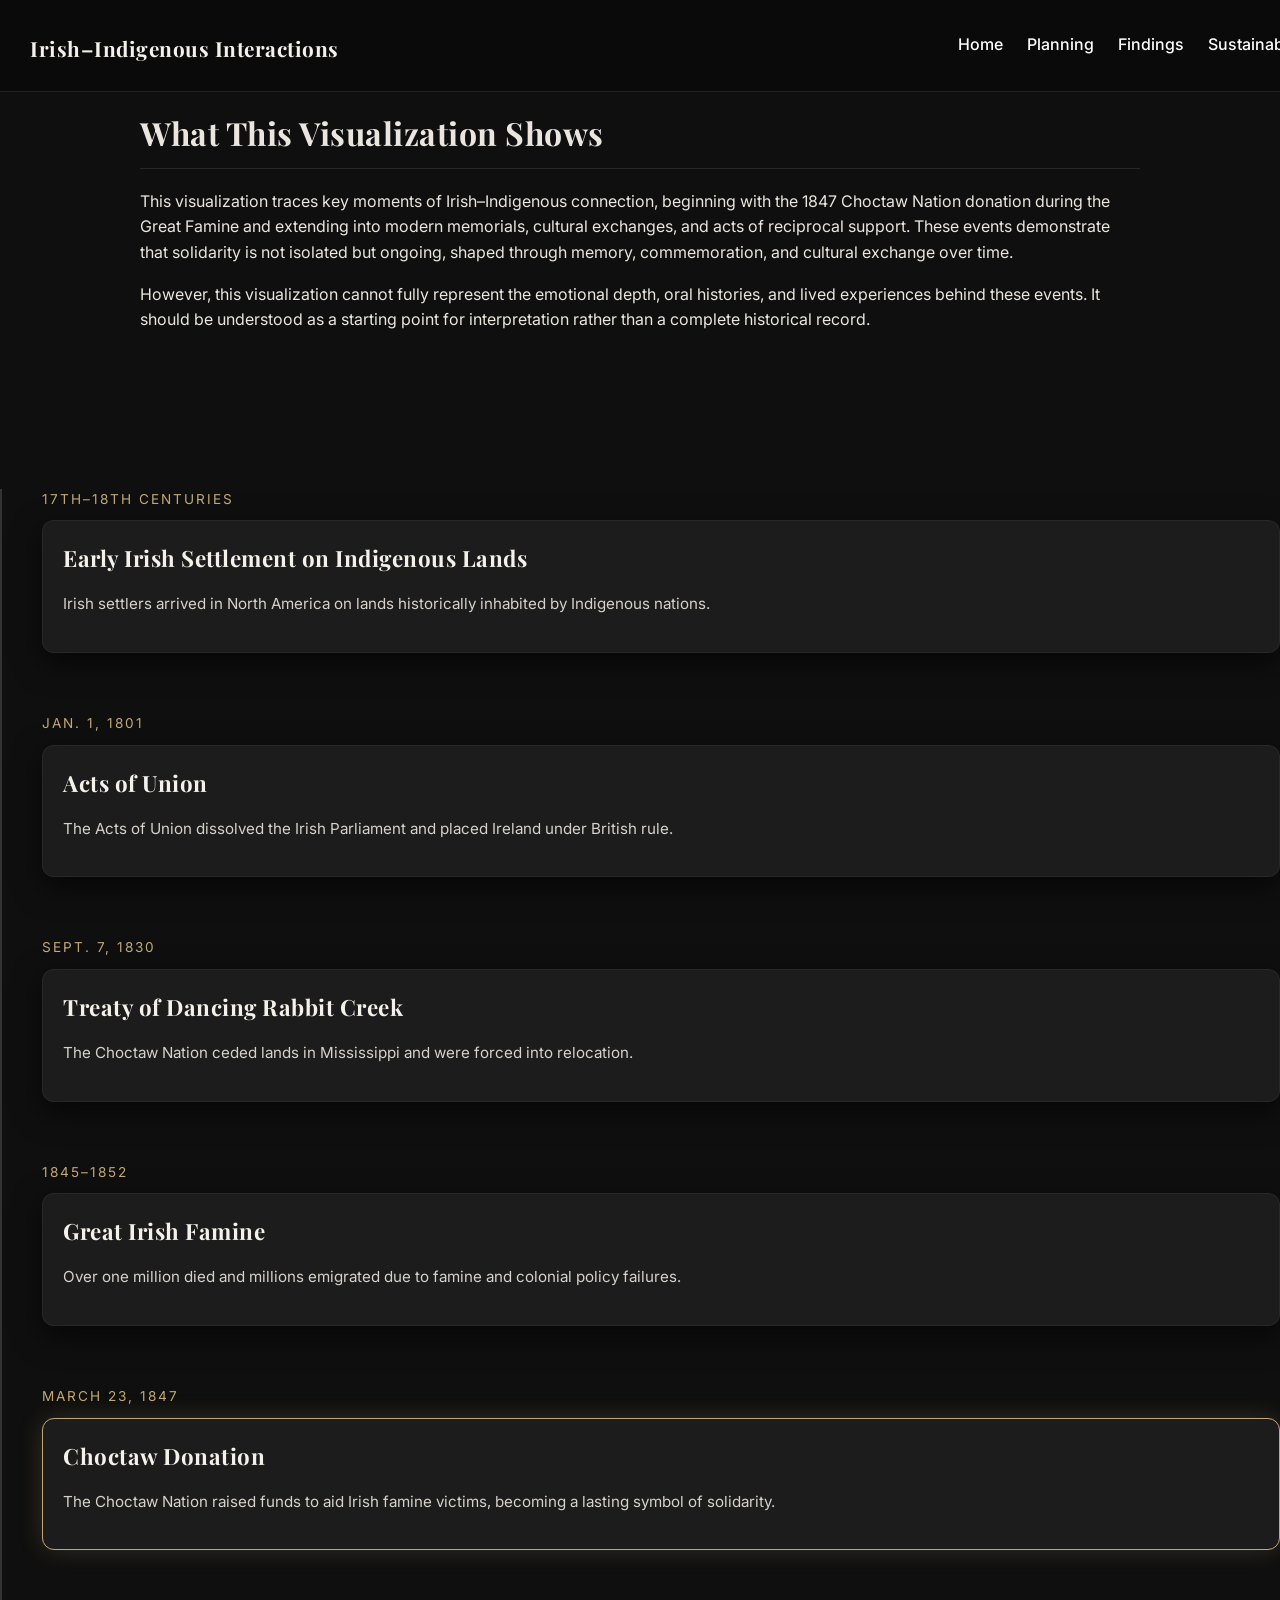
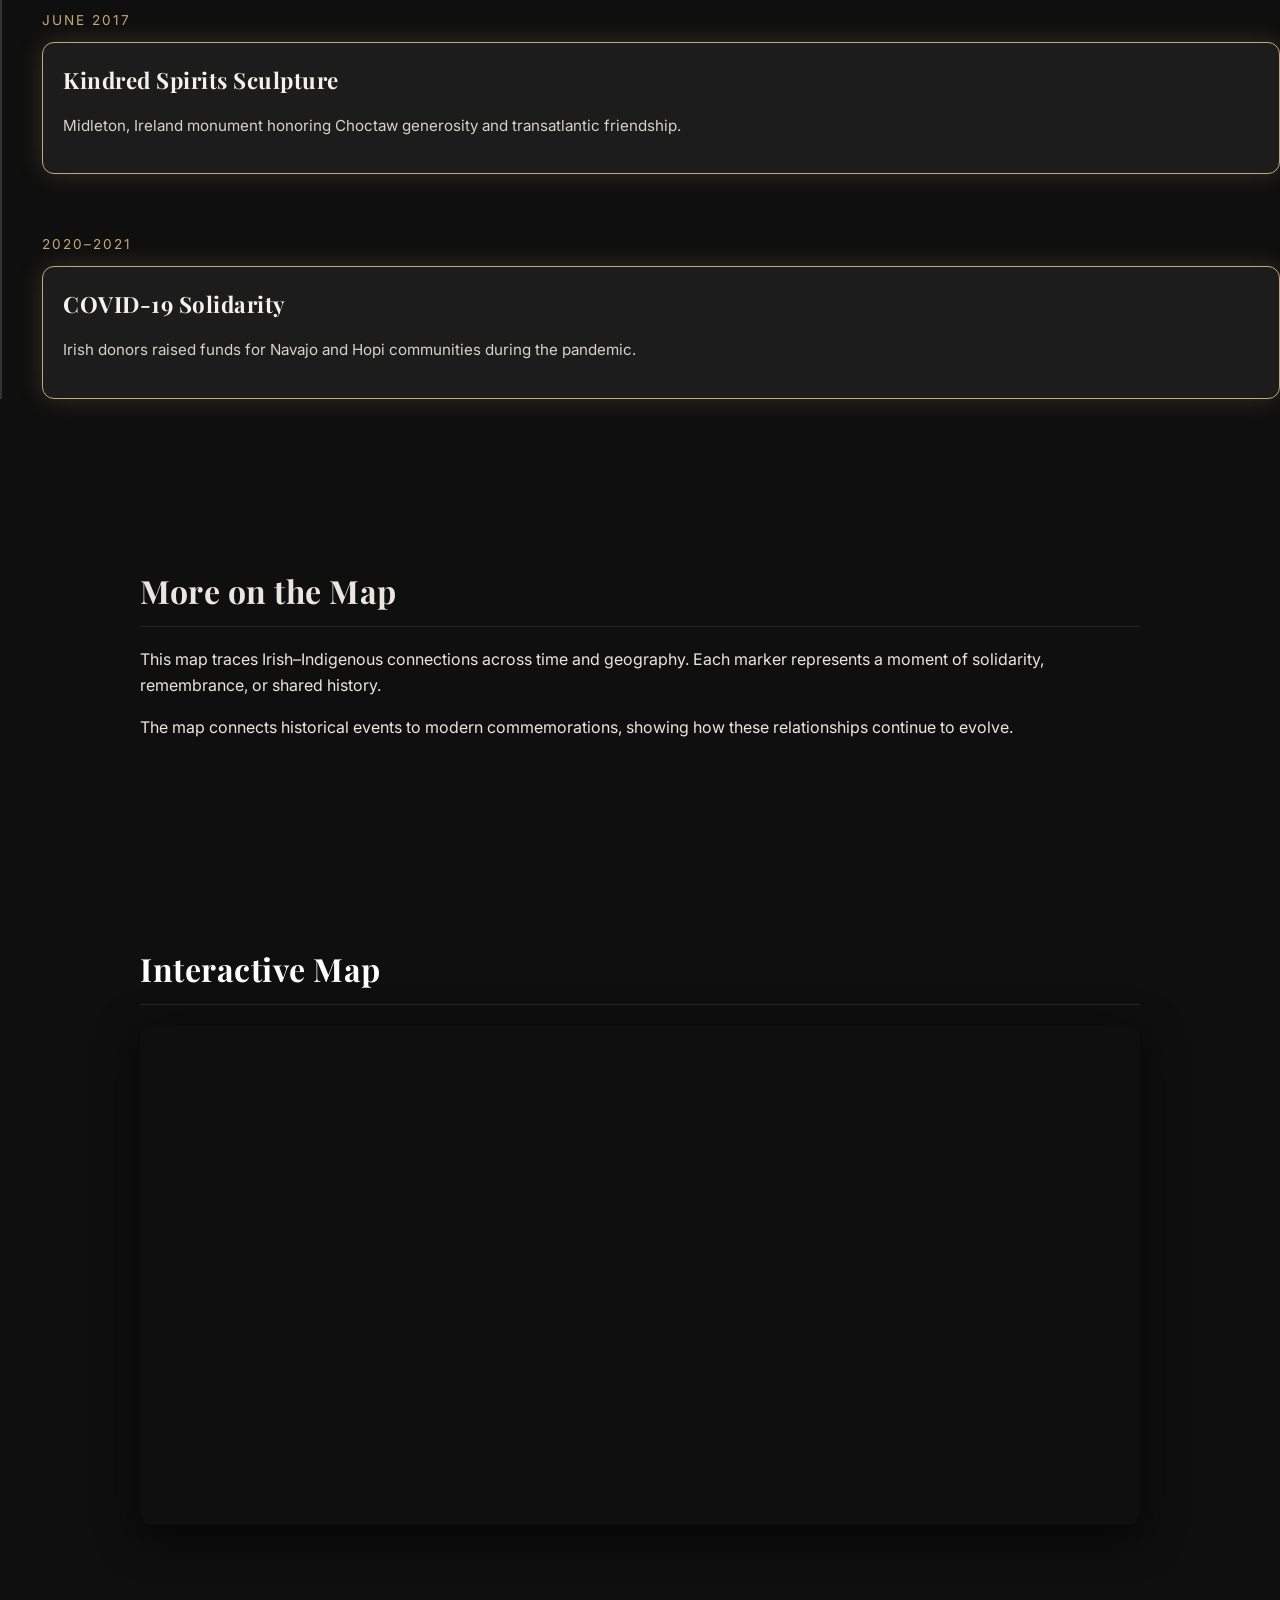
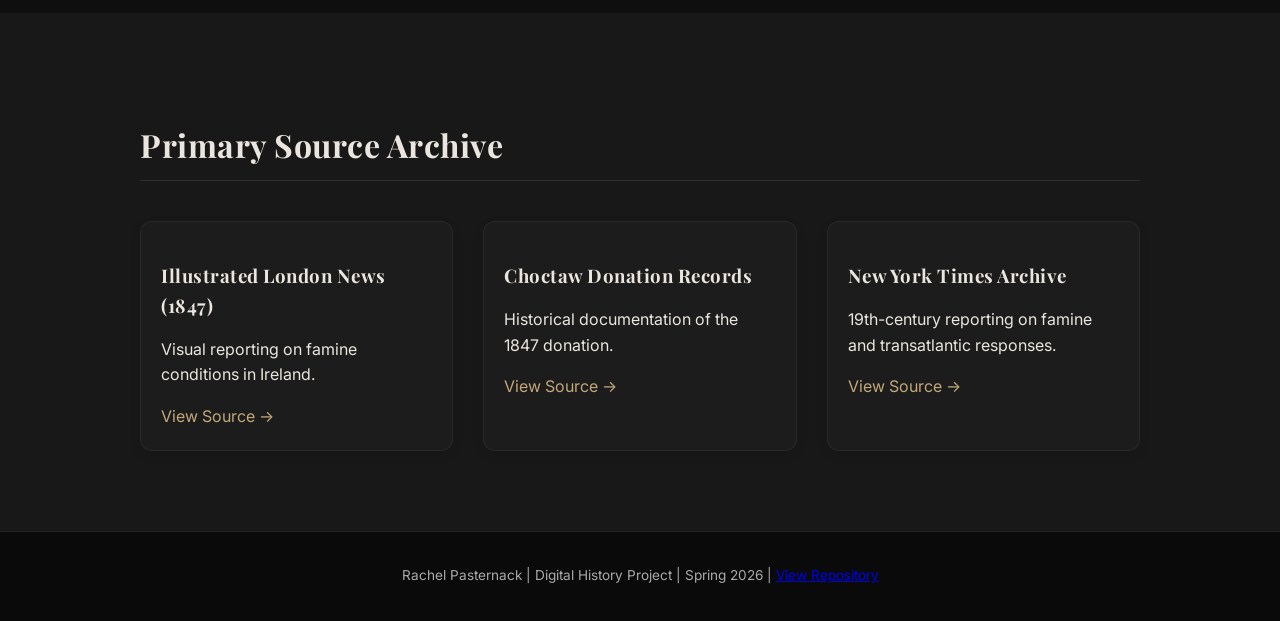
==== commit 5aea3e82: "Finalized Findings and Sustainability" ====
--- a/analysis.html
+++ b/analysis.html
@@ -1,271 +1,137 @@
 <!DOCTYPE html>
 <html lang="en">
 <head>
-  <meta charset="UTF-8">
+  <meta charset="UTF-8" />
+  <meta name="viewport" content="width=device-width, initial-scale=1.0" />
+
   <title>Findings | Irish–Indigenous Interactions</title>
-  <meta name="viewport" content="width=device-width, initial-scale=1.0">
 
-  <link rel="stylesheet" href="style.css">
+  <link rel="stylesheet" href="style.css" />
   <link href="https://fonts.googleapis.com/css2?family=Playfair+Display:wght@400;700&family=Inter:wght@300;400;600&display=swap" rel="stylesheet">
 </head>
 
 <body>
 
-<!-- NAV -->
-<nav>
-  <div class="nav-container">
+<!-- NAVIGATION -->
+<header>
+  <nav class="nav-container">
     <h1 class="logo">Irish–Indigenous Interactions</h1>
     <div class="nav-links">
       <a href="index.html">Home</a>
       <a href="planning.html">Planning</a>
-      <a href="analysis.html">Findings</a>
+      <a href="analysis.html" class="active">Findings</a>
       <a href="sustainability.html">Sustainability</a>
     </div>
+  </nav>
+</header>
+
+<main>
+
+<!-- INTRO -->
+<section id="analysis-intro" class="section">
+  <div class="container">
+    <h2>What This Visualization Shows</h2>
+
+    <p>
+      This visualization traces key moments of Irish–Indigenous connection, beginning with the 1847 Choctaw Nation donation during the Great Famine and extending into modern memorials, cultural exchanges, and acts of reciprocal support. These events demonstrate that solidarity is not isolated but ongoing, shaped through memory, commemoration, and cultural exchange over time.
+    </p>
+
+    <p>
+      However, this visualization cannot fully represent the emotional depth, oral histories, and lived experiences behind these events. It should be understood as a starting point for interpretation rather than a complete historical record.
+    </p>
   </div>
-</nav>
-
-<!-- ANALYSIS INTRO -->
-<section id="analysis-intro">
-  <h2>What This Visualization Shows</h2>
-
-  <p>
-    This visualization features key moments of Irish–Indigenous connection, beginning with the 1847 Choctaw Nation donation during the Great Famine and extending to modern memorials, cultural exchanges, and acts of reciprocal support, including ongoing commemorative projects and educational initiatives. Visitors should notice that these interactions are not isolated events, but part of a continuing relationship of remembrance and mutual recognition that evolves over time through monuments, storytelling, and cultural exchange.
-  </p>
-
-  <p>
-    However, this visualization does not fully capture the emotional depth, oral histories, and lived experiences behind these events, which require additional context beyond what a digital map or timeline can display.
-  </p>
 </section>
 
 <!-- TIMELINE -->
-<div class="timeline">
-  
-<div class="timeline-item" data-lat="42.4072" data-lon="-71.3824" data-zoom="6">
-  <div class="timeline-date">17th–18th Centuries</div>
-  <div class="timeline-content">
-    <h3>Early Irish Settlement on Indigenous Lands</h3>
+<section class="timeline-section">
+  <div class="timeline">
+
+    <!-- ITEM -->
+    <div class="timeline-item">
+      <div class="timeline-date">17th–18th Centuries</div>
+      <div class="timeline-content">
+        <h3>Early Irish Settlement on Indigenous Lands</h3>
+        <p>Irish settlers arrived in North America on lands historically inhabited by Indigenous nations.</p>
+      </div>
+    </div>
+
+    <div class="timeline-item">
+      <div class="timeline-date">Jan. 1, 1801</div>
+      <div class="timeline-content">
+        <h3>Acts of Union</h3>
+        <p>The Acts of Union dissolved the Irish Parliament and placed Ireland under British rule.</p>
+      </div>
+    </div>
+
+    <div class="timeline-item">
+      <div class="timeline-date">Sept. 7, 1830</div>
+      <div class="timeline-content">
+        <h3>Treaty of Dancing Rabbit Creek</h3>
+        <p>The Choctaw Nation ceded lands in Mississippi and were forced into relocation.</p>
+      </div>
+    </div>
+
+    <div class="timeline-item">
+      <div class="timeline-date">1845–1852</div>
+      <div class="timeline-content">
+        <h3>Great Irish Famine</h3>
+        <p>Over one million died and millions emigrated due to famine and colonial policy failures.</p>
+      </div>
+    </div>
+
+    <div class="timeline-item highlight">
+      <div class="timeline-date">March 23, 1847</div>
+      <div class="timeline-content">
+        <h3>Choctaw Donation</h3>
+        <p>The Choctaw Nation raised funds to aid Irish famine victims, becoming a lasting symbol of solidarity.</p>
+      </div>
+    </div>
+
+    <div class="timeline-item highlight">
+      <div class="timeline-date">June 2017</div>
+      <div class="timeline-content">
+        <h3>Kindred Spirits Sculpture</h3>
+        <p>Midleton, Ireland monument honoring Choctaw generosity and transatlantic friendship.</p>
+      </div>
+    </div>
+
+    <div class="timeline-item highlight">
+      <div class="timeline-date">2020–2021</div>
+      <div class="timeline-content">
+        <h3>COVID-19 Solidarity</h3>
+        <p>Irish donors raised funds for Navajo and Hopi communities during the pandemic.</p>
+      </div>
+    </div>
+
+  </div>
+</section>
+
+<!-- MAP -->
+<section id="map-instructions" class="section">
+  <div class="container">
+    <h2>More on the Map</h2>
+
     <p>
-      Irish settlers were among those who arrived in North America through regions that were historically Indigenous lands.
+      This map traces Irish–Indigenous connections across time and geography. Each marker represents a moment of solidarity, remembrance, or shared history.
+    </p>
+
+    <p>
+      The map connects historical events to modern commemorations, showing how these relationships continue to evolve.
     </p>
   </div>
-</div>
-
-
-  <div class="timeline-item" data-lat="53.3498" data-lon="-6.2603" data-zoom="7">
-    <div class="timeline-date">Jan. 1, 1801</div>
-    <div class="timeline-content">
-      <h3>Acts of Union</h3>
-      <p>
-        The Acts of Union merged Great Britain and Ireland, dissolving the Irish Parliament and placing Ireland under direct rule from Westminster.
-      </p>
-    </div>
-  </div>
-
-  <div class="timeline-item" data-lat="34.8" data-lon="-89.5" data-zoom="6">
-    <div class="timeline-date">Sept. 7, 1830</div>
-    <div class="timeline-content">
-      <h3>Treaty of Dancing Rabbit Creek</h3>
-      <p>
-        The Choctaw Nation ceded lands in Mississippi and were relocated to Indian Territory. Irish immigrant Daniel McCurtain, married into the Choctaw Nation, was present. His descendants later became tribal leaders.
-      </p>
-    </div>
-  </div>
-
-  <div class="timeline-item" data-lat="35.5175" data-lon="-86.5804" data-zoom="5">
-    <div class="timeline-date">1830–1850</div>
-    <div class="timeline-content">
-      <h3>Trail of Tears</h3>
-      <p>
-        The forced removal of approximately 60,000–100,000 Native Americans displaced the Cherokee, Muscogee, Seminole, Chickasaw, and Choctaw nations. Thousands died from disease, exposure, and starvation during the journey.
-      </p>
-    </div>
-  </div>
-
-  <div class="timeline-item highlight" data-lat="52.6680" data-lon="-8.6305" data-zoom="7">
-    <div class="timeline-date">1845–1852</div>
-    <div class="timeline-content">
-      <h3>Great Irish Famine</h3>
-      <p>
-        Crop failures caused by potato blight devastated Ireland. Over one million died and two million emigrated. Colonial policies and economic systems worsened the crisis.
-      </p>
-    </div>
-  </div>
-
-  <div class="timeline-item highlight" data-lat="51.8985" data-lon="-8.4756" data-zoom="8">
-    <div class="timeline-date">March 23, 1847</div>
-    <div class="timeline-content">
-      <h3>Choctaw Donation</h3>
-      <p>
-        The Choctaw Nation raised $170 (over $6,000 today) to aid Irish famine victims in Midleton, County Cork which serves an enduring symbol of transatlantic solidarity.
-      </p>
-    </div>
-  </div>
-
-  <div class="timeline-item" data-lat="39.8283" data-lon="-98.5795" data-zoom="4">
-    <div class="timeline-date">1850s</div>
-    <div class="timeline-content">
-      <h3>Irish Missionary Activity</h3>
-      <p>
-        Irish missionaries traveled to Indigenous communities, attempting to convert them to Catholicism.
-      </p>
-    </div>
-  </div>
-
-  <div class="timeline-item" data-lat="38.9072" data-lon="-77.0369" data-zoom="5">
-    <div class="timeline-date">1861–1865</div>
-    <div class="timeline-content">
-      <h3>American Civil War</h3>
-      <p>
-        Around 200,000 Irish-born soldiers fought in the Civil War, mostly for the Union. Native nations were divided in allegiance, leading to further displacement and loss of sovereignty.
-      </p>
-    </div>
-  </div>
-
-  <div class="timeline-item" data-lat="39.8283" data-lon="-98.5795" data-zoom="4">
-    <div class="timeline-date">1860s–1890s</div>
-    <div class="timeline-content">
-      <h3>Cultural Exchange & Advocacy</h3>
-      <p>
-        Irish immigrants and Indigenous leaders shared aid strategies, stories, songs, and crafts, fostering hybrid cultural expressions.
-      </p>
-    </div>
-  </div>
-
-  <div class="timeline-item" data-lat="35.5175" data-lon="-86.5804" data-zoom="5">
-    <div class="timeline-date">1861–1921</div>
-    <div class="timeline-content">
-      <h3>James Mooney’s Ethnographic Work</h3>
-      <p>
-        Irish-American ethnologist James Mooney documented Indigenous oral histories and traditions, especially among the Cherokee. He treated Native cultures as legitimate and preserved sacred knowledge often inaccessible to outsiders.
-      </p>
-    </div>
-  </div>
-
-  <div class="timeline-item" data-lat="46.7867" data-lon="-92.1005" data-zoom="6">
-    <div class="timeline-date">Oct. 18, 1919</div>
-    <div class="timeline-content">
-      <h3>Éamon de Valera & Ojibwe Nation</h3>
-      <p>
-        Éamon de Valera was named an honorary Ojibwe chieftain, symbolizing solidarity between Irish and Native American struggles.
-      </p>
-    </div>
-  </div>
-
-  <div class="timeline-item" data-lat="53.8" data-lon="-9.3" data-zoom="7">
-    <div class="timeline-date">May 1990</div>
-    <div class="timeline-content">
-      <h3>First Famine Walk</h3>
-      <p>
-        Choctaw leaders participated in Ireland’s Famine Walk, commemorating Irish suffering and shared history.
-      </p>
-    </div>
-  </div>
-
-  <div class="timeline-item" data-lat="34.5037" data-lon="-97.2000" data-zoom="6">
-    <div class="timeline-date">May 1992</div>
-    <div class="timeline-content">
-      <h3>Commemoration of Trail of Tears</h3>
-      <p>
-        Irish participants traveled to the United States to retrace the Trail of Tears alongside the Choctaw Nation.
-      </p>
-    </div>
-  </div>
-
-  <div class="timeline-item" data-lat="53.3498" data-lon="-6.2603" data-zoom="8">
-    <div class="timeline-date">May 29, 1992</div>
-    <div class="timeline-content">
-      <h3>Dublin Plaque Unveiled</h3>
-      <p>
-        A plaque honoring the Choctaw donation was installed at Mansion House in Dublin.
-      </p>
-    </div>
-  </div>
-
-  <div class="timeline-item" data-lat="34.5037" data-lon="-97.2000" data-zoom="6">
-    <div class="timeline-date">June 1995</div>
-    <div class="timeline-content">
-      <h3>Mary Robinson Visit</h3>
-      <p>
-        Irish President Mary Robinson visited the Choctaw Nation and was named an honorary chief.
-      </p>
-    </div>
-  </div>
-
-  <div class="timeline-item highlight" data-lat="51.8985" data-lon="-8.4756" data-zoom="10">
-    <div class="timeline-date">June 2017</div>
-    <div class="timeline-content">
-      <h3>Kindred Spirits Sculpture</h3>
-      <p>
-        The Kindred Spirits sculpture in Midleton commemorates the Choctaw donation and enduring friendship.
-      </p>
-    </div>
-  </div>
-
-  <div class="timeline-item" data-lat="34.5037" data-lon="-97.2000" data-zoom="6">
-    <div class="timeline-date">March 2018</div>
-    <div class="timeline-content">
-      <h3>Scholarship Program Announced</h3>
-      <p>
-        Taoiseach Leo Varadkar announced scholarships for Choctaw students to study in Ireland.
-      </p>
-    </div>
-  </div>
-
-  <div class="timeline-item highlight" data-lat="36.1" data-lon="-109.6" data-zoom="6">
-    <div class="timeline-date">2020–2021</div>
-    <div class="timeline-content">
-      <h3>COVID-19 Solidarity</h3>
-      <p>
-        Irish donors raised over $3 million for Navajo and Hopi communities, inspired by the Choctaw’s 1847 donation.
-      </p>
-    </div>
-  </div>
-
-  <div class="timeline-item" data-lat="34.9323" data-lon="-95.2720" data-zoom="7">
-    <div class="timeline-date">Aug. 30, 2024</div>
-    <div class="timeline-content">
-      <h3>Eternal Heart Monument</h3>
-      <p>
-        The Choctaw Nation unveiled a companion monument in Oklahoma celebrating Irish–Choctaw friendship.
-      </p>
-    </div>
-  </div>
-
-  <div class="timeline-item" data-lat="53.3498" data-lon="-6.2603" data-zoom="7">
-    <div class="timeline-date">July 17, 2025</div>
-    <div class="timeline-content">
-      <h3>Gift Exchange Continues</h3>
-      <p>
-        Navajo and Hopi representatives gifted a hand-woven rug to Ireland, symbolizing ongoing gratitude and connection.
-      </p>
-    </div>
-  </div>
-
-</div>
-
-<!-- MAP -->
- <section id="map-instructions">
-  <h2>More On the Map</h2>
-
-  <p>
-    This map invites viewers to trace moments of Irish–Indigenous connection across time and space, beginning with the 1847 aid sent by the Choctaw Nation during the Great Famine and extending into later memorials, commemorations, and cultural exchanges. Users should click on map markers to explore each location and notice how every point represents a moment of solidarity, remembrance, or shared history rather than an isolated event.
-  </p>
-
-  <p>
-    Within the broader project, this map acts as a bridge between history and memory. It shows how relationships formed in moments of crisis continue to shape cultural exchange and public commemoration today, reinforcing the project’s central argument that Irish and Indigenous histories are interconnected through ongoing acts of recognition.
-  </p>
 </section>
 
 <section id="map" class="section dark">
   <div class="container">
     <h2>Interactive Map</h2>
 
-    <iframe 
+    <iframe
       id="mapFrame"
       src="https://www.arcgis.com/apps/Embed/index.html?webmap=31bdf59a4a064e49916ab627e410fa43&home=true&zoom=true&legend=true"
-      width="100%" 
+      width="100%"
       height="500"
-      frameborder="0">
+      style="border:0;"
+      loading="lazy">
     </iframe>
 
   </div>
@@ -280,34 +146,33 @@
 
       <div class="card">
         <h3>Illustrated London News (1847)</h3>
-        <p>Illustrations and reporting on famine conditions in Ireland.</p>
-        <a href="https://www.britishnewspaperarchive.co.uk/search/results/1847-01-01/1847-12-31?retrievecountrycounts=false&newspapertitle=illustrated%20london%20news&sortorder=dayearly" target="_blank">View Source →</a>
+        <p>Visual reporting on famine conditions in Ireland.</p>
+        <a href="https://www.britishnewspaperarchive.co.uk/search/results/1847-01-01/1847-12-31?retrievecountrycounts=false&newspapertitle=illustrated%20london%20news" target="_blank">View Source →</a>
       </div>
 
       <div class="card">
-        <h3>Choctaw Donation Accounts</h3>
-        <p>Historical records documenting the 1847 donation.</p>
+        <h3>Choctaw Donation Records</h3>
+        <p>Historical documentation of the 1847 donation.</p>
         <a href="https://www.choctawnation.com/about/history/historical-documents/" target="_blank">View Source →</a>
       </div>
 
       <div class="card">
-        <h3>New York Times Archives</h3>
-        <p>19th-century coverage of famine and transatlantic aid.</p>
+        <h3>New York Times Archive</h3>
+        <p>19th-century reporting on famine and transatlantic responses.</p>
         <a href="https://www.nytimes.com/1861/12/05/archives/the-famine-in-ireland.html" target="_blank">View Source →</a>
       </div>
 
-      </div>
     </div>
   </div>
 </section>
+
+</main>
 
 <!-- FOOTER -->
 <footer>
   <p>
     Rachel Pasternack | Digital History Project | Spring 2026 |
-    <a href="https://github.com/rapasternack/Digital-History" target="_blank">
-      View Repository
-    </a>
+    <a href="https://github.com/rapasternack/Digital-History" target="_blank">View Repository</a>
   </p>
 </footer>
 
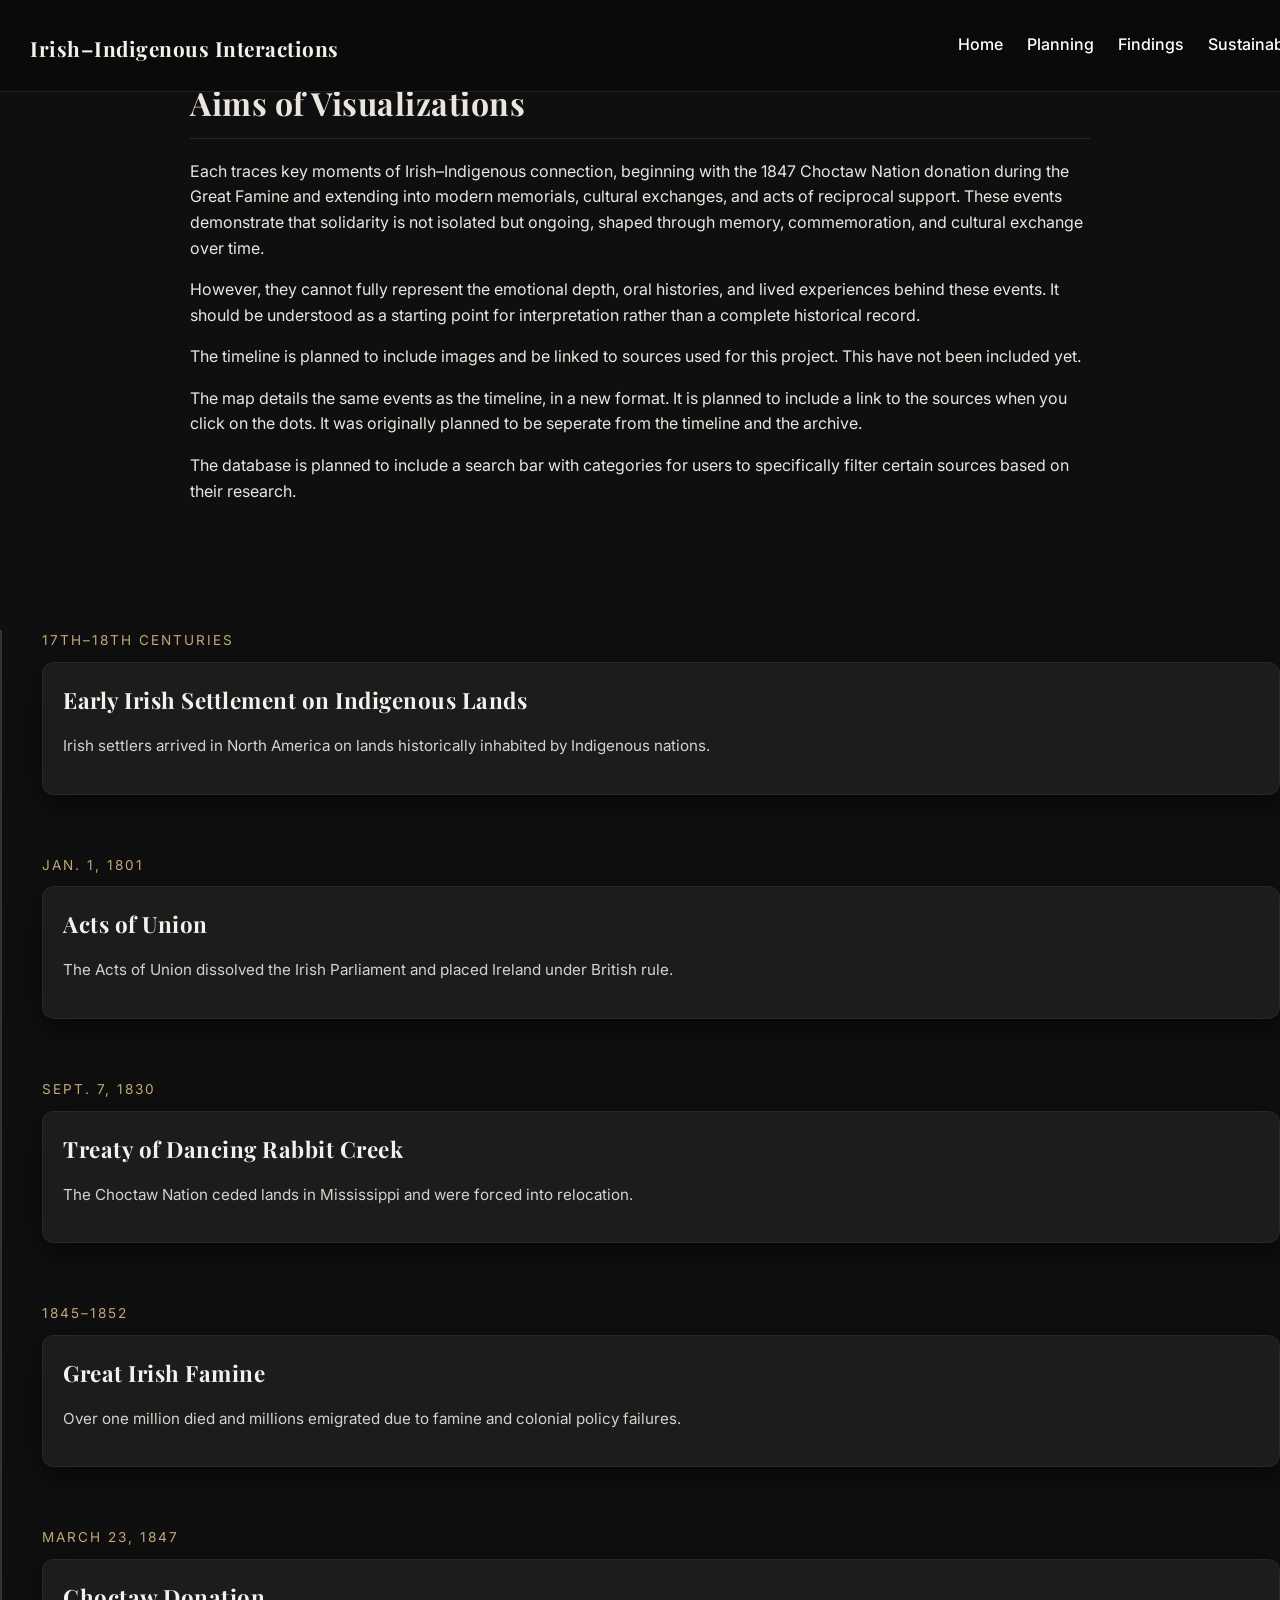
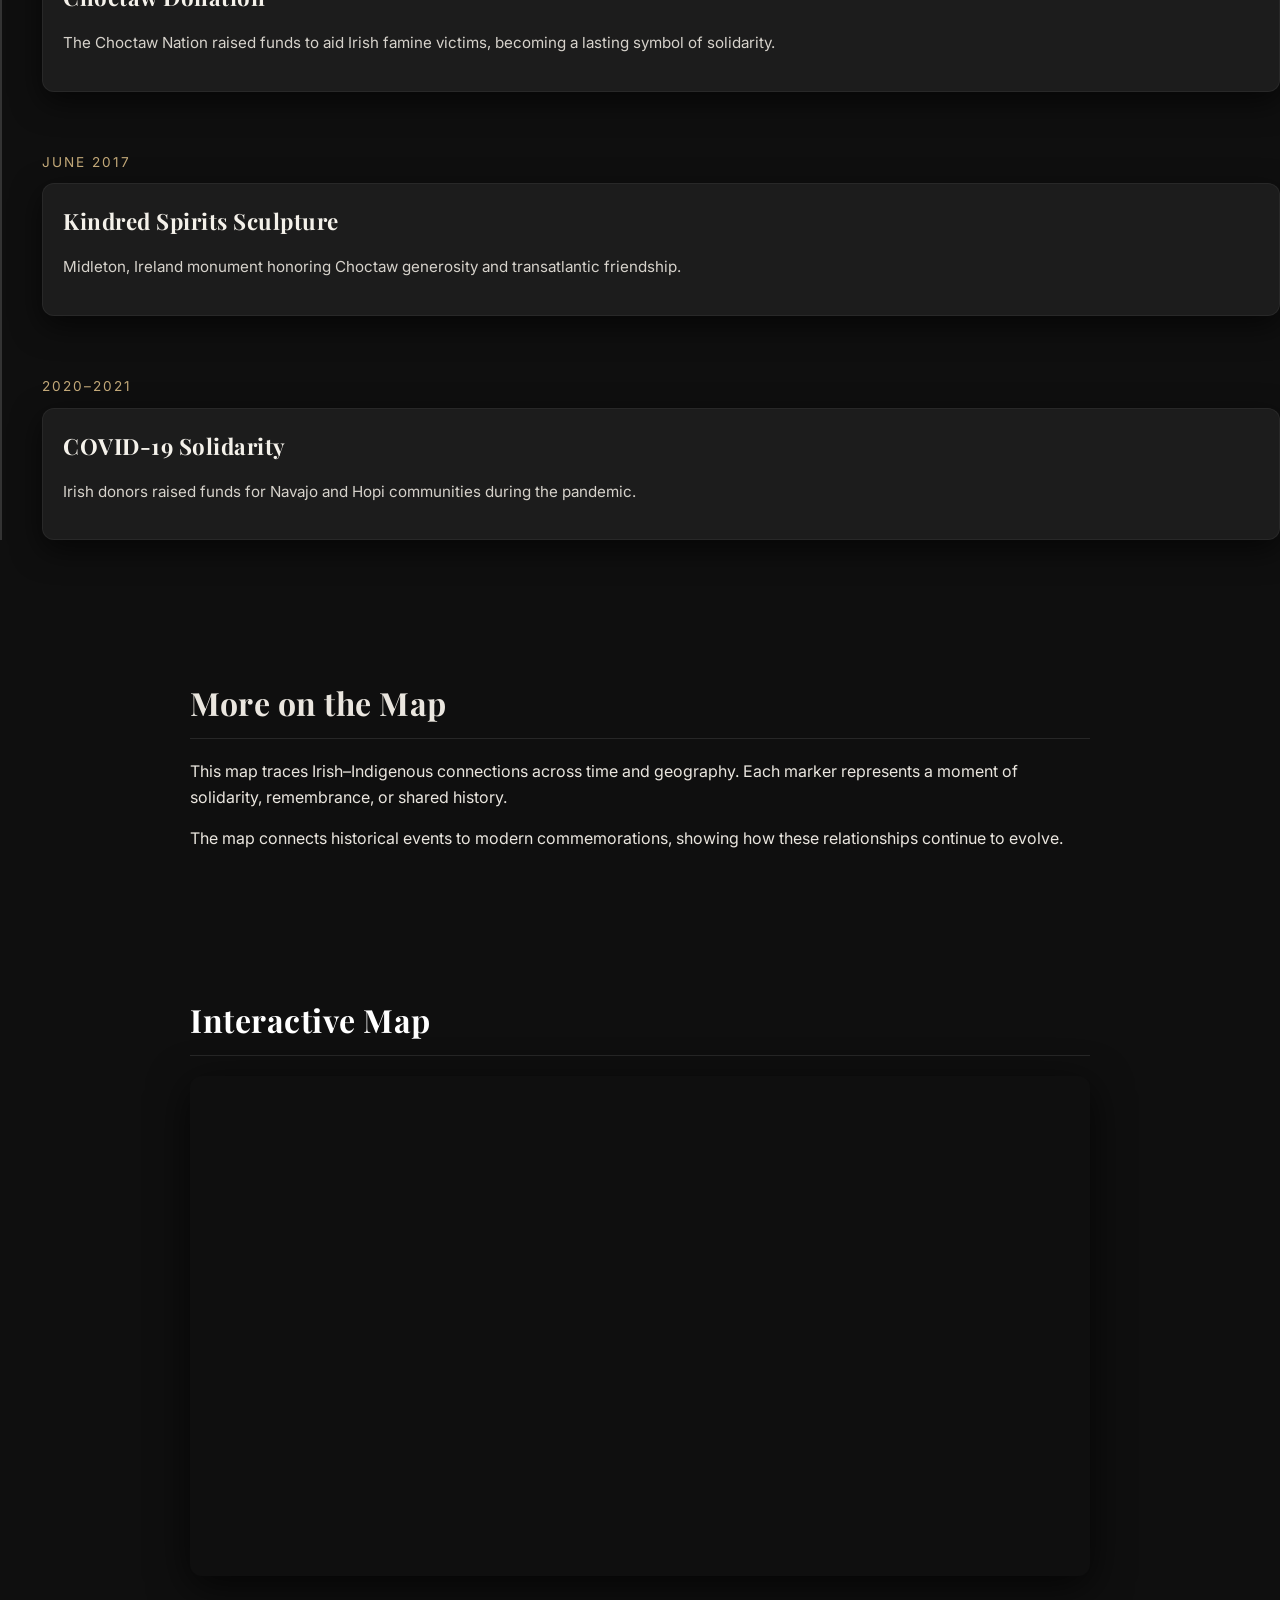
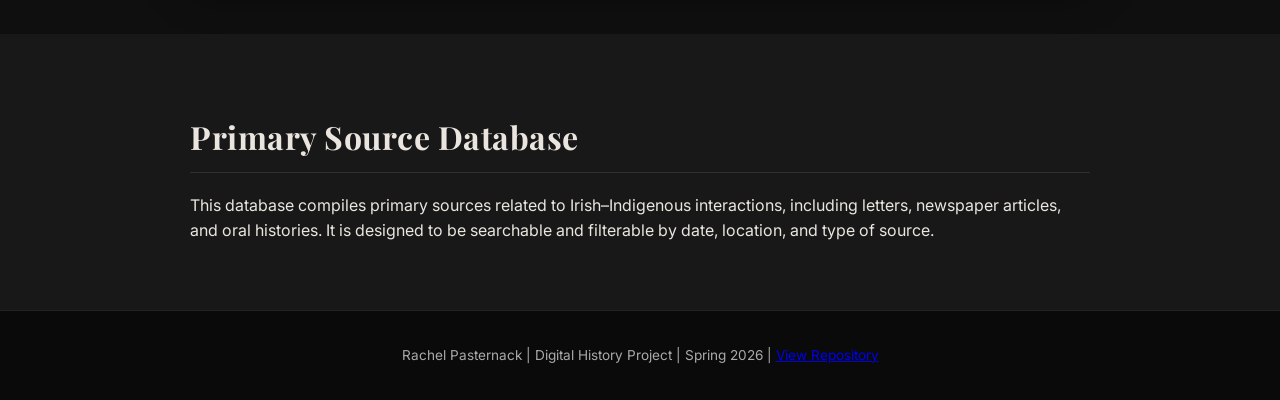
==== commit 57fe9548: "Updated Findings Based on Feedback" ====
--- a/analysis.html
+++ b/analysis.html
@@ -30,14 +30,26 @@
 <!-- INTRO -->
 <section id="analysis-intro" class="section">
   <div class="container">
-    <h2>What This Visualization Shows</h2>
+    <h2>Aims of Visualizations</h2>
 
     <p>
-      This visualization traces key moments of Irish–Indigenous connection, beginning with the 1847 Choctaw Nation donation during the Great Famine and extending into modern memorials, cultural exchanges, and acts of reciprocal support. These events demonstrate that solidarity is not isolated but ongoing, shaped through memory, commemoration, and cultural exchange over time.
+      Each traces key moments of Irish–Indigenous connection, beginning with the 1847 Choctaw Nation donation during the Great Famine and extending into modern memorials, cultural exchanges, and acts of reciprocal support. These events demonstrate that solidarity is not isolated but ongoing, shaped through memory, commemoration, and cultural exchange over time.
     </p>
 
     <p>
-      However, this visualization cannot fully represent the emotional depth, oral histories, and lived experiences behind these events. It should be understood as a starting point for interpretation rather than a complete historical record.
+      However, they cannot fully represent the emotional depth, oral histories, and lived experiences behind these events. It should be understood as a starting point for interpretation rather than a complete historical record.
+    </p>
+
+    <p>
+      The timeline is planned to include images and be linked to sources used for this project. This have not been included yet.
+    </p>
+
+    <p>
+      The map details the same events as the timeline, in a new format. It is planned to include a link to the sources when you click on the dots. It was originally planned to be seperate from the timeline and the archive.
+    </p>
+
+    <p>
+      The database is planned to include a search bar with categories for users to specifically filter certain sources based on their research.
     </p>
   </div>
 </section>
@@ -140,28 +152,10 @@
 <!-- ARCHIVE -->
 <section id="archive" class="section light">
   <div class="container">
-    <h2>Primary Source Archive</h2>
-
-    <div class="grid">
-
-      <div class="card">
-        <h3>Illustrated London News (1847)</h3>
-        <p>Visual reporting on famine conditions in Ireland.</p>
-        <a href="https://www.britishnewspaperarchive.co.uk/search/results/1847-01-01/1847-12-31?retrievecountrycounts=false&newspapertitle=illustrated%20london%20news" target="_blank">View Source →</a>
-      </div>
-
-      <div class="card">
-        <h3>Choctaw Donation Records</h3>
-        <p>Historical documentation of the 1847 donation.</p>
-        <a href="https://www.choctawnation.com/about/history/historical-documents/" target="_blank">View Source →</a>
-      </div>
-
-      <div class="card">
-        <h3>New York Times Archive</h3>
-        <p>19th-century reporting on famine and transatlantic responses.</p>
-        <a href="https://www.nytimes.com/1861/12/05/archives/the-famine-in-ireland.html" target="_blank">View Source →</a>
-      </div>
-
+    <h2>Primary Source Database</h2>
+    <p>
+      This database compiles primary sources related to Irish–Indigenous interactions, including letters, newspaper articles, and oral histories. It is designed to be searchable and filterable by date, location, and type of source. 
+    </p>
     </div>
   </div>
 </section>
--- a/style.css
+++ b/style.css
@@ -13,9 +13,9 @@
 }
 
 .container {
-  max-width: 1000px;
+  max-width: 900px;
   margin: auto;
-  padding: 0 20px;
+  padding: 0 10px;
 }
 
 /* NAVBAR */
@@ -103,7 +103,7 @@
 
 /* SECTIONS */
 .section {
-  padding: 80px 0;
+  padding: 50px 0;
 }
 
 .light {
@@ -158,7 +158,7 @@
   margin-bottom: 10px;
 }
 
-/* ===== GLOBAL MUSEUM STYLE ===== */
+/* STYLE */
 body {
   background-color: #0f0f0f;
   color: #eae6df;
@@ -179,7 +179,7 @@
   background: #0f0f0f;
 }
 
-/* ===== NAV (like gallery header) ===== */
+/* NAV */
 nav {
   background: rgba(10,10,10,0.9);
   border-bottom: 1px solid rgba(255,255,255,0.1);
@@ -191,7 +191,7 @@
   color: #f4f1ea;
 }
 
-/* ===== TIMELINE LAYOUT ===== */
+/* TIMELINE LAYOUT */
 .timeline {
   position: relative;
   margin: 60px 0;
@@ -199,7 +199,7 @@
   border-left: 2px solid rgba(255,255,255,0.15);
 }
 
-/* each "artifact panel" */
+/* each "panel" */
 .timeline-item {
   margin-bottom: 60px;
   position: relative;
@@ -207,12 +207,12 @@
   transition: all 0.3s ease;
 }
 
-/* hover = spotlight effect */
+/* hover = effect */
 .timeline-item:hover {
   transform: translateX(6px);
 }
 
-/* active item (like selected exhibit) */
+/* item  */
 .timeline-item.active {
   background: rgba(255,255,255,0.03);
   padding: 20px;
@@ -220,7 +220,7 @@
   border-left: 3px solid #c2a878;
 }
 
-/* ===== DATE (like exhibit label) ===== */
+/* DATE   */
 .timeline-date {
   font-size: 0.85rem;
   letter-spacing: 2px;
@@ -229,7 +229,7 @@
   margin-bottom: 10px;
 }
 
-/* ===== CONTENT CARD ===== */
+/* CONTENT CARD */
 .timeline-content {
   background: #1c1c1c;
   padding: 20px;
@@ -238,20 +238,20 @@
   box-shadow: 0 10px 30px rgba(0,0,0,0.6);
 }
 
-/* exhibit title */
+/* title */
 .timeline-content h3 {
   margin-top: 0;
   font-size: 1.4rem;
   color: #f4f1ea;
 }
 
-/* exhibit text */
+/* text */
 .timeline-content p {
   color: #d6d2cb;
   font-size: 0.95rem;
 }
 
-/* ===== IMAGES (like framed art) ===== */
+/* IMAGES */
 .timeline-img {
   width: 100%;
   margin: 15px 0;
@@ -262,13 +262,7 @@
     0 8px 25px rgba(0,0,0,0.8);
 }
 
-/* ===== HIGHLIGHT (major exhibit pieces) ===== */
-.timeline-item.highlight .timeline-content {
-  border: 1px solid #c2a878;
-  box-shadow: 0 0 25px rgba(194,168,120,0.2);
-}
-
-/* ===== SECTION TITLE ===== */
+/* SECTION */
 .section h2 {
   font-size: 2rem;
   margin-bottom: 20px;
@@ -276,14 +270,14 @@
   padding-bottom: 10px;
 }
 
-/* ===== MAP (like interactive installation) ===== */
+/* MAP */
 #map iframe {
   border-radius: 12px;
   border: 1px solid rgba(255,255,255,0.1);
   box-shadow: 0 10px 40px rgba(0,0,0,0.7);
 }
 
-/* ===== ARCHIVE CARDS (like display cases) ===== */
+/* ARCHIVE */
 .card {
   background: #1c1c1c;
   padding: 20px;
@@ -302,7 +296,7 @@
   text-decoration: none;
 }
 
-/* ===== FOOTER ===== */
+/* FOOTER */
 footer {
   background: #0a0a0a;
   border-top: 1px solid rgba(255,255,255,0.1);
@@ -310,4 +304,30 @@
   padding: 20px;
   font-size: 0.85rem;
   color: #aaa;
-}+}
+
+img {
+  max-width:none;
+  width: 800px;
+  height: auto;
+}
+
+.sketch-placeholder img {
+  max-width: 250px;
+  width: 100%;
+  height: auto;
+  display: inline-block;
+  margin: 10px;
+}
+
+.sketch-placeholder {
+  display: flex;
+  flex-wrap: wrap;
+  gap: 15px;
+  justify-content: center;
+}
+
+.sketch-placeholder img {
+  width: 250px;
+  height: auto;
+}
